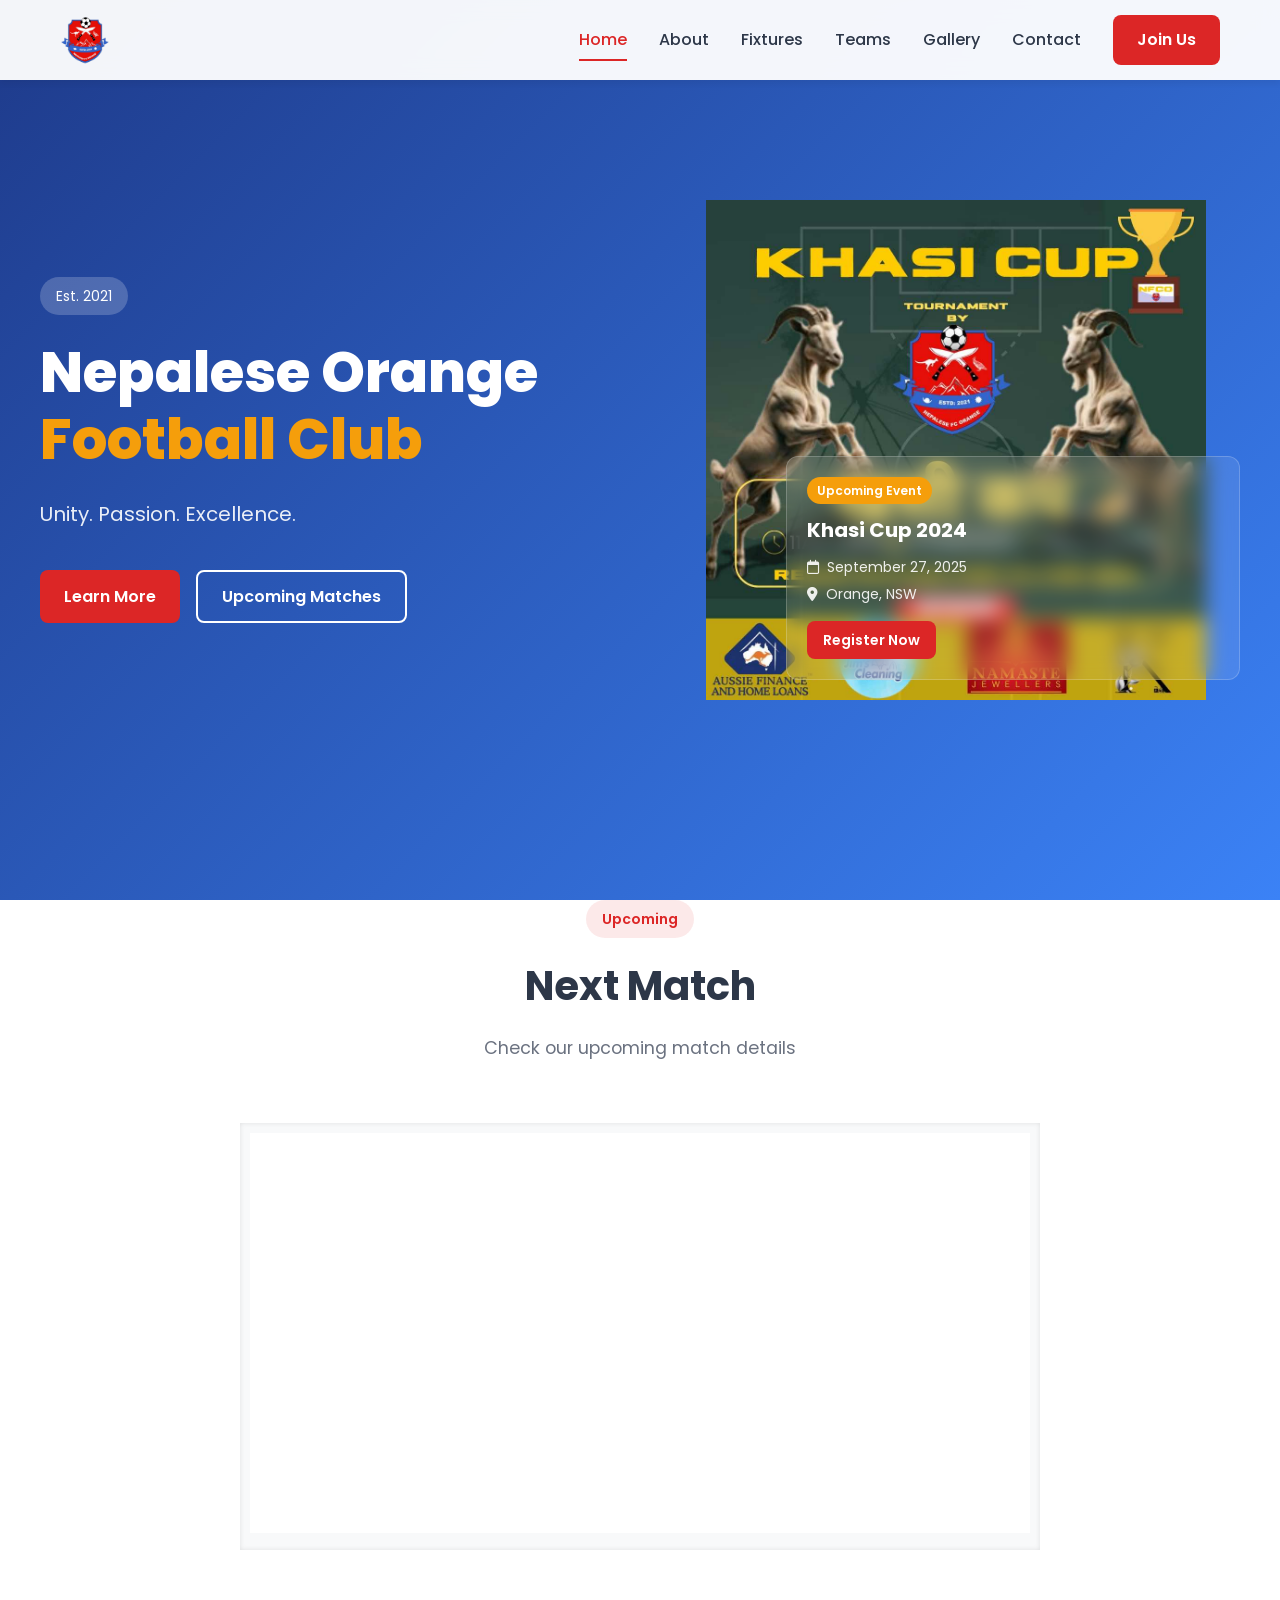
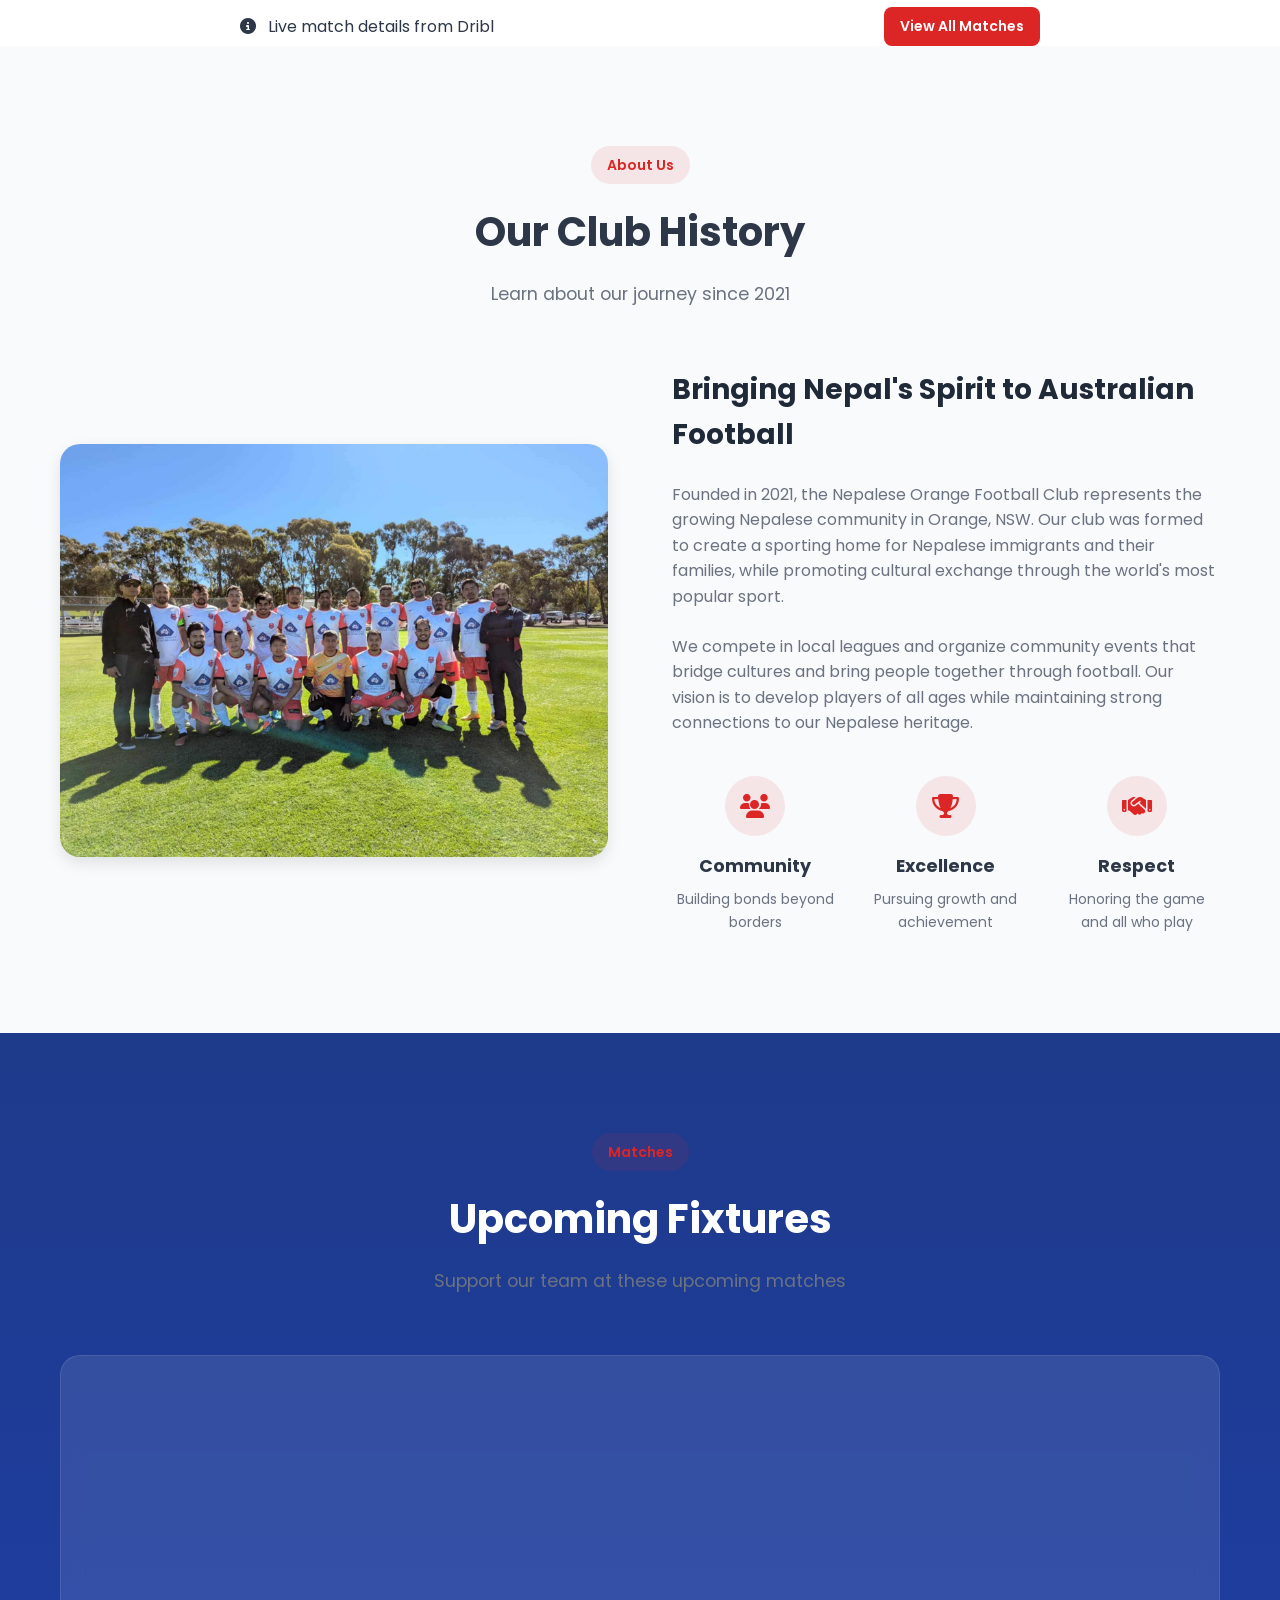
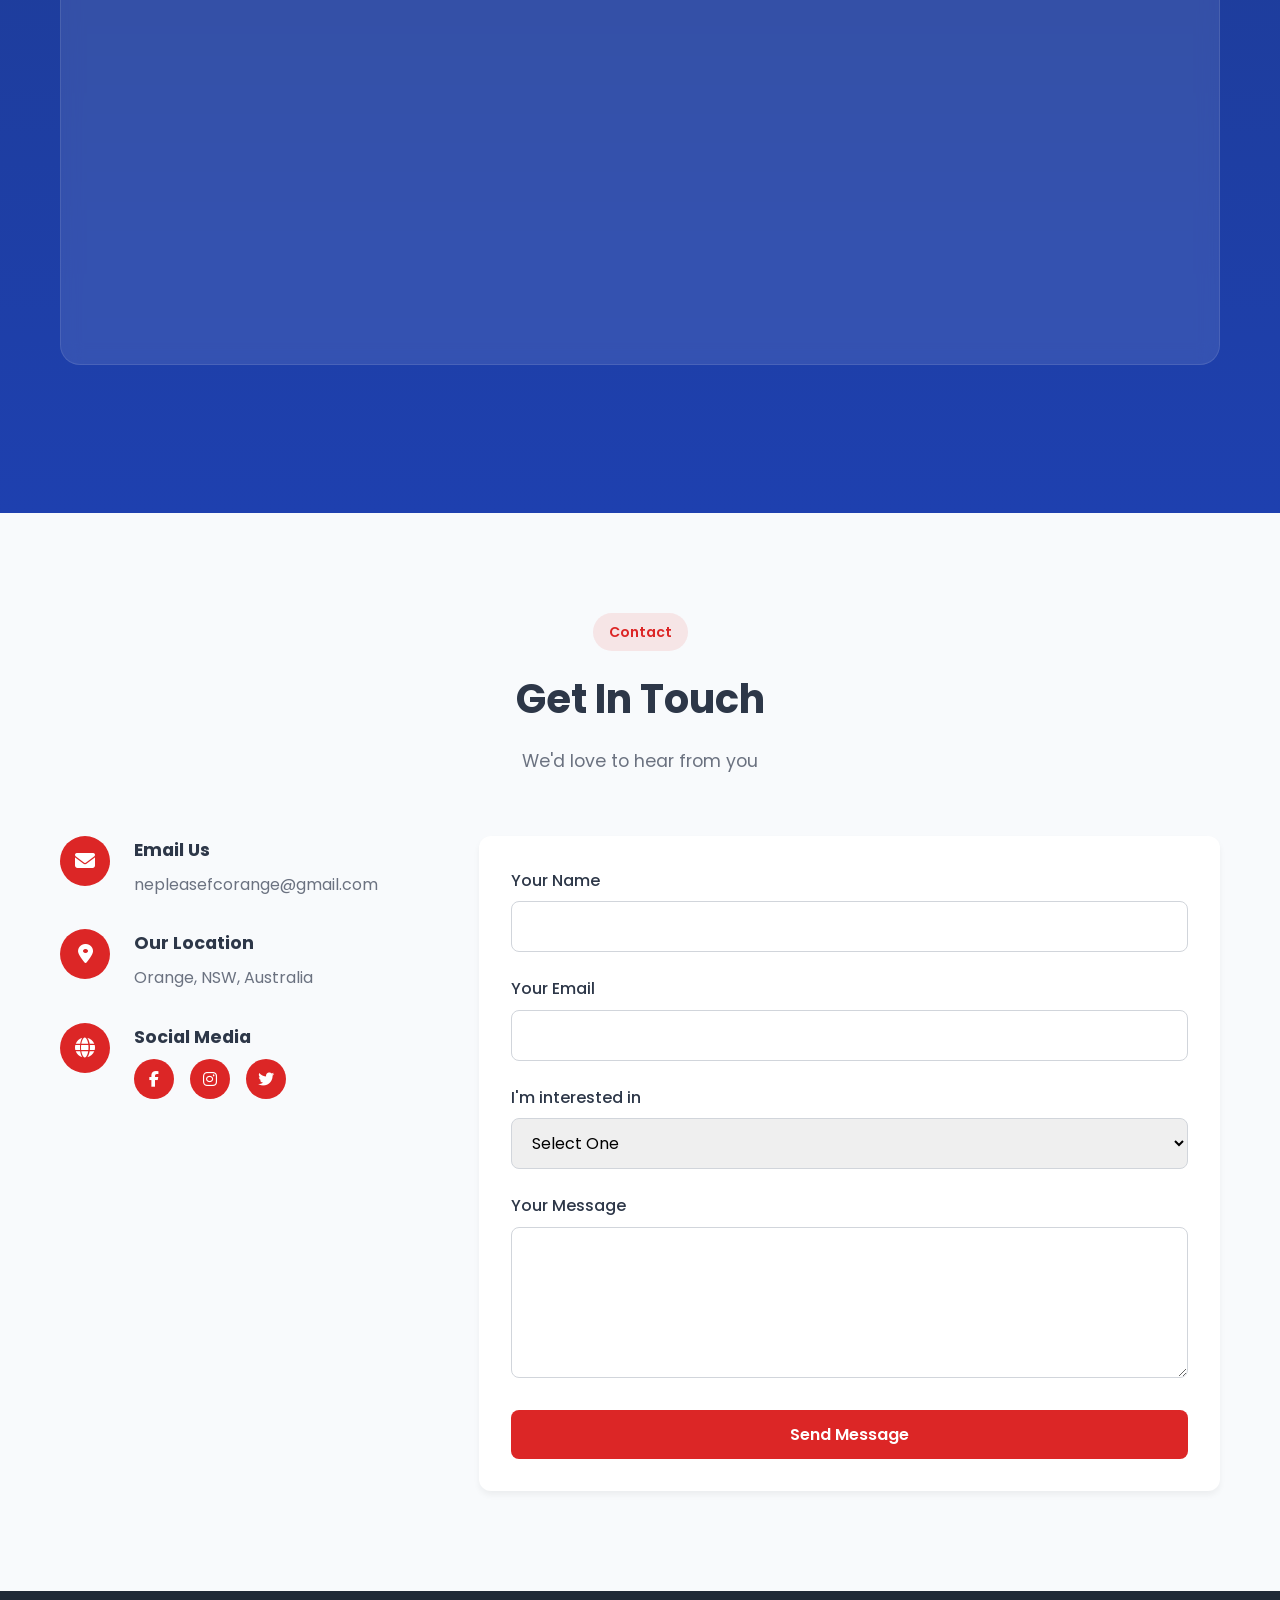
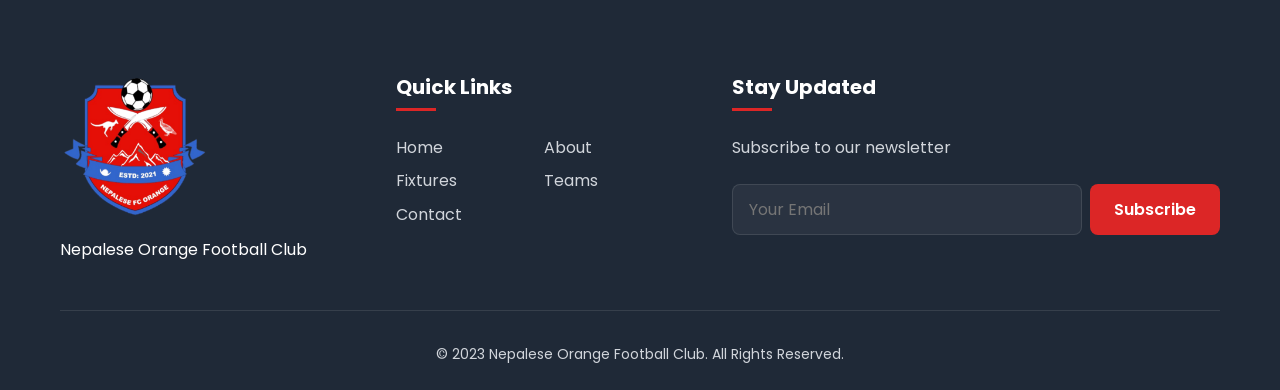
==== index.html @ f524b0b8 "Add mobile responsive design with hamburger menu" ====
<!DOCTYPE html>
<html lang="en">
<head>
    <meta charset="UTF-8">
    <meta name="viewport" content="width=device-width, initial-scale=1.0">
    <title>Nepaleseorangefc.com | Nepalese Orange Football Club</title>
    <meta name="description" content="Official website of Nepalese Orange Football Club - Orange, NSW">
    <meta http-equiv="Content-Security-Policy" content="upgrade-insecure-requests">
    <link rel="icon" href="https://nepaleseorangefc.com/Image/favicon-16x16.png">
    <link rel="canonical" href="https://nepaleseorangefc.com/">
    <link rel="stylesheet" href="style.css">
    <link rel="script" href="script.js">
    <link rel="stylesheet" href="https://cdnjs.cloudflare.com/ajax/libs/font-awesome/6.4.0/css/all.min.css">
    <link rel="preconnect" href="https://fonts.googleapis.com">
    <link rel="preconnect" href="https://fonts.gstatic.com" crossorigin>
    <link href="https://fonts.googleapis.com/css2?family=Poppins:wght@400;500;600;700;800&display=swap" rel="stylesheet">
</head>
<body>
    <!-- Header Section -->
    <header class="header">
        <nav class="navbar" id="navbar">
            <div class="container">
                <a href="https://nepaleseorangefc.com/" class="logo">
                    <img src="/Image/logo.png" alt="NOFC Logo">
                </a>
                <div class="nav-menu" id="nav-menu">
                    <a href="#home" class="nav-link active">Home</a>
                    <a href="#about" class="nav-link">About</a>
                    <a href="#fixtures" class="nav-link">Fixtures</a>
                    <a href="#teams" class="nav-link">Teams</a>
                    <a href="#gallery" class="nav-link">Gallery</a>
                    <a href="#contact" class="nav-link">Contact</a>
                    <a href="https://docs.google.com/forms/d/1jD2avZVLiqkymMFcssUaczMKp7VWl7m-t3Kpi1_usRs/edit" class="btn btn-primary">Join Us</a>
                </div>
                <div class="hamburger" id="hamburger">
                    <span class="bar"></span>
                    <span class="bar"></span>
                    <span class="bar"></span>
                </div>
            </div>
        </nav>
    </header>

    <!-- Hero Section -->
    <section id="home" class="hero">
        <div class="hero-overlay"></div>
        <div class="container hero-container">
            <div class="hero-content">
                <div data-animation="fade-in-left">
                    <span class="hero-badge">Est. 2021</span>
                    <h1 class="hero-title">Nepalese Orange <span>Football Club</span></h1>
                    <p class="hero-subtitle">Unity. Passion. Excellence.</p>
                    <div class="hero-cta">
                        <a href="#about" class="btn btn-primary">Learn More</a>
                        <a href="#fixtures" class="btn btn-outline">Upcoming Matches</a>
                    </div>
                </div>
            </div>
            <div class="hero-image" data-animation="fade-in-right">
                <img src="/Committe image/Khasicup.jpg" alt="NOFC Player">
                <div class="hero-card">
                    <div class="event-tag">Upcoming Event</div>
                    <h3>Khasi Cup 2024</h3>
                    <div class="event-details">
                        <div class="event-date">
                            <i class="far fa-calendar"></i>
                            <span>September 27, 2025</span>
                        </div>
                        <div class="event-location">
                            <i class="fas fa-map-marker-alt"></i>
                            <span>Orange, NSW</span>
                        </div>
                    </div>
                    <a href="https://docs.google.com/forms/d/1jD2avZVLiqkymMFcssUaczMKp7VWl7m-t3Kpi1_usRs/edit" class="btn btn-sm btn-primary" target="_blank">Register Now</a>
                </div>
            </div>
        </div>
        
    </section>

    <!-- Next Match Section (moved here) -->
<section id="next-match" class="next-match-section">
    <div class="container">
        <div class="section-header">
            <span class="section-badge">Upcoming</span>
            <h2 class="section-title">Next Match</h2>
            <p class="section-subtitle">Check our upcoming match details</p>
        </div>
        <div class="next-match-container" data-animation="fade-in-up">
                <div class="match-teams">
                    <div class="dribl-match-container">
                        <iframe 
                            src="https://odfa.dribl.com/fixtures?season=RwNlQbDKjr&date_range=default&competition=8BdVr09dE5&club=kemAbbRRNB&timezone=Australia%2FSydney"
                            width="100%" 
                            height="400" 
                            frameborder="0"
                            allowfullscreen="true"
                            class="fixtures-iframe-mini">
                        </iframe>
                    </div>
                </div>
                <div class="match-info">
                    <div class="venue">
                        <i class="fas fa-info-circle"></i>
                        <span>Live match details from Dribl</span>
                    </div>
                    <a href="https://odfa.dribl.com/club/kemAbbRRNB" class="btn btn-sm btn-primary" target="_blank">View All Matches</a>
                </div>
            </div>
        </div>
    </div>
</section>

    <!-- About Section -->
    <section id="about" class="about">
        <div class="container">
            <div class="section-header">
                <span class="section-badge">About Us</span>
                <h2 class="section-title">Our Club History</h2>
                <p class="section-subtitle">Learn about our journey since 2021</p>
            </div>
            <div class="about-content">
                <div class="about-image" data-animation="fade-in-left">
                    <img src="/Committe image/Players.jpg" alt="NOFC Team">
                </div>
                <div class="about-text" data-animation="fade-in-right">
                    <h3>Bringing Nepal's Spirit to Australian Football</h3>
                    <p>Founded in 2021, the Nepalese Orange Football Club represents the growing Nepalese community in Orange, NSW. Our club was formed to create a sporting home for Nepalese immigrants and their families, while promoting cultural exchange through the world's most popular sport.</p>
                    <p>We compete in local leagues and organize community events that bridge cultures and bring people together through football. Our vision is to develop players of all ages while maintaining strong connections to our Nepalese heritage.</p>
                    <div class="values-grid">
                        <div class="value-item">
                            <div class="value-icon"><i class="fas fa-users"></i></div>
                            <h4>Community</h4>
                            <p>Building bonds beyond borders</p>
                        </div>
                        <div class="value-item">
                            <div class="value-icon"><i class="fas fa-trophy"></i></div>
                            <h4>Excellence</h4>
                            <p>Pursuing growth and achievement</p>
                        </div>
                        <div class="value-item">
                            <div class="value-icon"><i class="fas fa-handshake"></i></div>
                            <h4>Respect</h4>
                            <p>Honoring the game and all who play</p>
                        </div>
                    </div>
                </div>
            </div>
        </div>
    </section>

    <!-- Fixtures Section -->
    <section id="fixtures" class="fixtures">
        <div class="fixtures-bg"></div>
        <div class="container">
            <div class="section-header light">
                <span class="section-badge">Matches</span>
                <h2 class="section-title">Upcoming Fixtures</h2>
                <p class="section-subtitle">Support our team at these upcoming matches</p>
            </div>
            <div class="fixtures-wrapper">
                <iframe 
                    src="https://odfa.dribl.com/fixtures?date_range=default&season=RwNlQbDKjr&club=kemAbbRRNB&timezone=Australia%2FSydney"
                    width="100%" 
                    height="600" 
                    frameborder="0"
                    allowfullscreen="true"
                    class="fixtures-iframe">
                </iframe>
            </div>
            
        </div>
    </section>

    <!-- Contact Section -->
    <section id="contact" class="contact">
        <div class="container">
            <div class="section-header">
                <span class="section-badge">Contact</span>
                <h2 class="section-title">Get In Touch</h2>
                <p class="section-subtitle">We'd love to hear from you</p>
            </div>
            <div class="contact-wrapper">
                <div class="contact-info" data-animation="fade-in-left">
                    <div class="contact-item">
                        <div class="contact-icon">
                            <i class="fas fa-envelope"></i>
                        </div>
                        <div class="contact-text">
                            <h4>Email Us</h4>
                            <p>nepleasefcorange@gmail.com</p>
                        </div>
                    </div>
                    <div class="contact-item">
                        <div class="contact-icon">
                            <i class="fas fa-map-marker-alt"></i>
                        </div>
                        <div class="contact-text">
                            <h4>Our Location</h4>
                            <p>Orange, NSW, Australia</p>
                        </div>
                    </div>
                    <div class="contact-item">
                        <div class="contact-icon">
                            <i class="fas fa-globe"></i>
                        </div>
                        <div class="contact-text">
                            <h4>Social Media</h4>
                            <div class="social-links">
                                <a href="https://www.facebook.com/profile.php?id=100069779285192"><i class="fab fa-facebook-f"></i></a>
                                <a href="https://www.instagram.com/reel/DMpllXoy_Tw/"><i class="fab fa-instagram"></i></a>
                                <a href="#"><i class="fab fa-twitter"></i></a>
                            </div>
                        </div>
                    </div>
                </div>
                <div class="contact-form" data-animation="fade-in-right">
                    <form id="contactForm">
                        <div class="form-group">
                            <label for="name">Your Name</label>
                            <input type="text" id="name" name="name" required>
                        </div>
                        <div class="form-group">
                            <label for="email">Your Email</label>
                            <input type="email" id="email" name="email" required>
                        </div>
                        <div class="form-group">
                            <label for="interest">I'm interested in</label>
                            <select id="interest" name="interest" required>
                                <option value="">Select One</option>
                                <option value="player">Joining as Player</option>
                                <option value="volunteer">Volunteering</option>
                                <option value="sponsorship">Sponsorship</option>
                                <option value="other">Other Inquiry</option>
                            </select>
                        </div>
                        <div class="form-group">
                            <label for="message">Your Message</label>
                            <textarea id="message" name="message" rows="5" required></textarea>
                        </div>
                        <button type="submit" class="btn btn-primary btn-block">Send Message</button>
                    </form>
                </div>
            </div>
        </div>
    </section>

    <!-- Footer -->
    <footer class="footer">
        <div class="container">
            <div class="footer-content">
                <div class="footer-logo">
                    <img src="Image/logo.png" alt="NOFC Logo">
                    <p>Nepalese Orange Football Club</p>
                </div>
                <div class="footer-links">
                    <h4>Quick Links</h4>
                    <ul>
                        <li><a href="#home">Home</a></li>
                        <li><a href="#about">About</a></li>
                        <li><a href="#fixtures">Fixtures</a></li>
                        <li><a href="#teams">Teams</a></li>
                        <li><a href="#contact">Contact</a></li>
                    </ul>
                </div>
                <div class="footer-newsletter">
                    <h4>Stay Updated</h4>
                    <p>Subscribe to our newsletter</p>
                    <form id="newsletterForm">
                        <input type="email" placeholder="Your Email" required>
                        <button type="submit" class="btn btn-primary">Subscribe</button>
                    </form>
                </div>
            </div>
            <div class="footer-bottom">
                <p>&copy; 2023 Nepalese Orange Football Club. All Rights Reserved.</p>
            </div>
        </div>
    </footer>

    <!-- Back to Top Button -->
    <a href="#" class="back-to-top" id="backToTop">
        <i class="fas fa-chevron-up"></i>
    </a>

    <!-- JavaScript -->
    <script src="script.js"></script>
</body>
</html>
---- style.css ----
/* Variables */
:root {
    /* Colors */
    --primary-color: #dc2626;
    --secondary-color: #1e40af;
    --accent-color: #f59e0b;
    --text-color: #2d3748;
    --text-light: #6b7280;
    --white: #ffffff;
    --black: #111827;
    --gray-100: #f3f4f6;
    --gray-200: #e5e7eb;
    --gray-300: #d1d5db;
    --gray-800: #1f2937;
    --bg-light: #f8fafc;
    
    /* Typography */
    --font-primary: 'Poppins', sans-serif;
    
    /* Shadows */
    --shadow-sm: 0 4px 6px rgba(0, 0, 0, 0.05);
    --shadow-md: 0 6px 15px rgba(0, 0, 0, 0.1);
    --shadow-lg: 0 10px 25px rgba(0, 0, 0, 0.15);
    
    /* Transitions */
    --transition-fast: 0.2s ease;
    --transition-normal: 0.3s ease;
    --transition-slow: 0.5s ease;
    
    /* Layout */
    --header-height: 80px;
    --section-padding: 100px 0;
    --container-width: 1200px;
    --border-radius-sm: 8px;
    --border-radius-md: 12px;
    --border-radius-lg: 20px;
}

/* Reset & Base Styles */
*, *::before, *::after {
    margin: 0;
    padding: 0;
    box-sizing: border-box;
}

html {
    scroll-behavior: smooth;
    scroll-padding-top: var(--header-height);
    font-size: 16px;
    -webkit-font-smoothing: antialiased;
    -moz-osx-font-smoothing: grayscale;
}

body {
    font-family: var(--font-primary);
    color: var(--text-color);
    line-height: 1.6;
    overflow-x: hidden;
    background-color: var(--white);
}

img {
    max-width: 100%;
    height: auto;
    display: block;
}

a {
    text-decoration: none;
    color: inherit;
    transition: var(--transition-normal);
}

ul, ol {
    list-style: none;
}

button, input, textarea, select {
    font-family: inherit;
    font-size: inherit;
    border: none;
    outline: none;
}

/* Layout */
.container {
    width: 100%;
    max-width: var(--container-width);
    margin: 0 auto;
    padding: 0 20px;
}

section {
    padding: var(--section-padding);
}

/* Navbar */
.header {
    position: fixed;
    top: 0;
    left: 0;
    width: 100%;
    z-index: 1000;
    transition: var(--transition-normal);
}

.navbar {
    height: var(--header-height);
    display: flex;
    align-items: center;
    background: rgba(255, 255, 255, 0.95);
    backdrop-filter: blur(10px);
    box-shadow: var(--shadow-sm);
    transition: var(--transition-normal);
}

.navbar .container {
    display: flex;
    justify-content: space-between;
    align-items: center;
    height: 100%;
}

.logo {
    display: flex;
    align-items: center;
    height: 100%;
    padding: 10px 0;
}

.logo img {
    height: 50px;
    transition: var(--transition-normal);
}

.nav-menu {
    display: flex;
    align-items: center;
    gap: 2rem;
}

.nav-link {
    position: relative;
    color: var(--text-color);
    font-weight: 500;
    padding: 8px 0;
}

.nav-link::after {
    content: '';
    position: absolute;
    bottom: 0;
    left: 50%;
    width: 0;
    height: 2px;
    background-color: var(--primary-color);
    transition: var(--transition-normal);
    transform: translateX(-50%);
}

.nav-link:hover, .nav-link.active {
    color: var(--primary-color);
}

.nav-link:hover::after, .nav-link.active::after {
    width: 100%;
}

.hamburger {
    display: none;
    cursor: pointer;
}

.bar {
    display: block;
    width: 25px;
    height: 3px;
    margin: 5px auto;
    transition: all 0.3s ease-in-out;
    background-color: var(--dark);
}

/* Buttons */
.btn {
    display: inline-flex;
    align-items: center;
    justify-content: center;
    padding: 12px 24px;
    border-radius: var(--border-radius-sm);
    font-weight: 600;
    transition: var(--transition-normal);
    cursor: pointer;
}

.btn-sm {
    padding: 8px 16px;
    font-size: 0.875rem;
}

.btn-primary {
    background-color: var(--primary-color);
    color: var(--white);
}

.btn-primary:hover {
    background-color: #b91c1c;
    transform: translateY(-3px);
    box-shadow: 0 10px 15px rgba(220, 38, 38, 0.2);
}

.btn-outline {
    border: 2px solid var(--white);
    color: var(--white);
}

.btn-outline:hover {
    background-color: var(--white);
    color: var(--primary-color);
    transform: translateY(-3px);
}

.btn-block {
    display: block;
    width: 100%;
}

/* Hero Section */
.hero {
    position: relative;
    min-height: 100vh;
    background: linear-gradient(135deg, #1e3a8a 0%, #3b82f6 100%);
    color: var(--white);
    display: flex;
    flex-direction: column;
    justify-content: center;
    overflow: hidden;
}

.hero-overlay {
    position: absolute;
    top: 0;
    left: 0;
    width: 100%;
    height: 100%;
    background: url('../assets/images/pattern.png');
    opacity: 0.2;
    z-index: 1;
}

.hero-container {
    display: grid;
    grid-template-columns: 1fr 1fr;
    gap: 4rem;
    align-items: center;
    position: relative;
    z-index: 2;
    padding: 3rem 0;
}

.hero-content {
    animation: fadeInUp 1s ease;
}

.hero-badge {
    display: inline-block;
    background-color: rgba(255, 255, 255, 0.2);
    padding: 8px 16px;
    border-radius: 50px;
    font-size: 0.875rem;
    margin-bottom: 1.5rem;
}

.hero-title {
    font-size: 3.5rem;
    font-weight: 800;
    line-height: 1.2;
    margin-bottom: 1.5rem;
}

.hero-title span {
    color: var(--accent-color);
    display: block;
}

.hero-subtitle {
    font-size: 1.25rem;
    margin-bottom: 2.5rem;
    opacity: 0.9;
}

.hero-cta {
    display: flex;
    gap: 1rem;
}

.hero-image {
    position: relative;
    display: flex;
    justify-content: center;
    animation: fadeInRight 1s ease;
}

.hero-image img {
    max-height: 500px;
    object-fit: contain;
}

.hero-card {
    position: absolute;
    bottom: 20px;
    right: 0;
    background: rgba(255, 255, 255, 0.1);
    backdrop-filter: blur(10px);
    padding: 20px;
    border-radius: var(--border-radius-md);
    width: 80%;
    border: 1px solid rgba(255, 255, 255, 0.2);
    animation: fadeInUp 1.5s ease;
}

.event-tag {
    display: inline-block;
    background-color: var(--accent-color);
    color: var(--white);
    padding: 4px 10px;
    border-radius: 50px;
    font-size: 0.75rem;
    font-weight: 600;
    margin-bottom: 10px;
}

.hero-card h3 {
    font-size: 1.25rem;
    margin-bottom: 10px;
}

.event-details {
    margin-bottom: 15px;
}

.event-date, .event-location {
    display: flex;
    align-items: center;
    gap: 8px;
    margin-bottom: 5px;
    font-size: 0.875rem;
    opacity: 0.9;
}

/* Hero Stats */
.hero-stats {
    background: rgba(0, 0, 0, 0.5);
    padding: 2rem 0;
    position: relative;
    z-index: 2;
}

.stats-grid {
    display: grid;
    grid-template-columns: repeat(4, 1fr);
    gap: 2rem;
    text-align: center;
}

.stat-item {
    animation: fadeInUp 1.5s ease;
}

.stat-count {
    font-size: 3rem;
    font-weight: 700;
    color: var(--accent-color);
    margin-bottom: 0.5rem;
}

.stat-label {
    font-size: 1rem;
    text-transform: uppercase;
    letter-spacing: 1px;
}

/* Section Headers */
.section-header {
    text-align: center;
    max-width: 700px;
    margin: 0 auto 60px;
}

.section-header.light {
    color: var(--white);
}

.section-badge {
    display: inline-block;
    background-color: rgba(220, 38, 38, 0.1);
    color: var(--primary-color);
    padding: 8px 16px;
    border-radius: 50px;
    font-size: 0.875rem;
    font-weight: 600;
    margin-bottom: 1rem;
}

.section-title {
    font-size: 2.5rem;
    font-weight: 700;
    margin-bottom: 1rem;
    position: relative;
}

.section-subtitle {
    color: var(--text-light);
    font-size: 1.1rem;
}

/* About Section */
.about {
    background-color: var(--bg-light);
}

.about-content {
    display: grid;
    grid-template-columns: 1fr 1fr;
    gap: 4rem;
    align-items: center;
}

.about-image {
    border-radius: var(--border-radius-lg);
    overflow: hidden;
    box-shadow: var(--shadow-md);
}

.about-image img {
    width: 100%;
    height: auto;
    transition: var(--transition-slow);
}

.about-image:hover img {
    transform: scale(1.05);
}

.about-text h3 {
    font-size: 1.75rem;
    margin-bottom: 1.5rem;
    color: var(--gray-800);
}

.about-text p {
    margin-bottom: 1.5rem;
    color: var(--text-light);
}

.values-grid {
    display: grid;
    grid-template-columns: repeat(3, 1fr);
    gap: 1.5rem;
    margin-top: 2.5rem;
}

.value-item {
    text-align: center;
}

.value-icon {
    background-color: rgba(220, 38, 38, 0.1);
    width: 60px;
    height: 60px;
    display: flex;
    align-items: center;
    justify-content: center;
    border-radius: 50%;
    margin: 0 auto 1rem;
    color: var(--primary-color);
    font-size: 1.5rem;
}

.value-item h4 {
    font-size: 1.1rem;
    margin-bottom: 0.5rem;
}

.value-item p {
    font-size: 0.875rem;
    margin-bottom: 0;
}

/* Fixtures Section */
.fixtures {
    position: relative;
    background: linear-gradient(180deg, #1e3a8a 0%, #1e40af 100%);
    color: var(--white);
    overflow: hidden;
}

.fixtures-bg {
    position: absolute;
    top: 0;
    left: 0;
    width: 100%;
    height: 100%;
    background: url('../assets/images/stadium-bg.jpg') no-repeat center/cover;
    opacity: 0.2;
}

.fixtures-wrapper {
    position: relative;
    background: rgba(255, 255, 255, 0.1);
    backdrop-filter: blur(10px);
    border-radius: var(--border-radius-lg);
    overflow: hidden;
    border: 1px solid rgba(255, 255, 255, 0.1);
    margin-bottom: 3rem;
}

.fixtures-iframe {
    width: 100%;
    min-height: 500px;
    background: transparent;
}

.next-match {
    background: rgba(255, 255, 255, 0.1);
    backdrop-filter: blur(10px);
    border-radius: var(--border-radius-lg);
    padding: 2rem;
    border: 1px solid rgba(255, 255, 255, 0.1);
    max-width: 800px;
    margin: 0 auto;
}

.match-header {
    text-align: center;
    margin-bottom: 1.5rem;
}

.match-header h3 {
    font-size: 1.5rem;
    margin-bottom: 0.5rem;
}

.match-date {
    font-size: 0.875rem;
    opacity: 0.8;
}

.match-teams {
    display: flex;
    align-items: center;
    justify-content: space-between;
    margin-bottom: 2rem;
}

.team {
    display: flex;
    flex-direction: column;
    align-items: center;
    gap: 1rem;
}

.team-logo {
    width: 80px;
    height: 80px;
    background: rgba(255, 255, 255, 0.1);
    border-radius: 50%;
    display: flex;
    align-items: center;
    justify-content: center;
    padding: 10px;
}

.team-logo img {
    max-width: 100%;
    max-height: 100%;
}

.match-vs {
    font-size: 1.5rem;
    font-weight: 700;
}

.match-info {
    display: flex;
    align-items: center;
    justify-content: space-between;
    padding-top: 1.5rem;
    border-top: 1px solid rgba(255, 255, 255, 0.1);
}

.venue {
    display: flex;
    align-items: center;
    gap: 0.75rem;
}

/* Teams Section */
.teams {
    background-color: var(--white);
}

.team-grid {
    display: grid;
    grid-template-columns: repeat(auto-fill, minmax(250px, 1fr));
    gap: 2rem;
    margin-bottom: 4rem;
}

.team-member {
    background: var(--white);
    border-radius: var(--border-radius-md);
    overflow: hidden;
    box-shadow: var(--shadow-sm);
    transition: var(--transition-normal);
}

.team-member:hover {
    transform: translateY(-10px);
    box-shadow: var(--shadow-md);
}

.member-photo {
    width: 100%;
    height: 300px;
    overflow: hidden;
}

.member-photo img {
    width: 100%;
    height: 100%;
    object-fit: cover;
    transition: var(--transition-normal);
}

.team-member:hover .member-photo img {
    transform: scale(1.05);
}

.member-info {
    padding: 1.5rem;
    text-align: center;
}

.member-info h4 {
    font-size: 1.25rem;
    margin-bottom: 0.5rem;
}

.member-role {
    color: var(--primary-color);
    display: block;
    font-size: 0.875rem;
    margin-bottom: 1rem;
}

.member-bio {
    font-size: 0.875rem;
    color: var(--text-light);
}

.team-cta {
    text-align: center;
    background: linear-gradient(135deg, #f8fafc 0%, #e5e7eb 100%);
    padding: 3rem 2rem;
    border-radius: var(--border-radius-lg);
}

.team-cta h3 {
    font-size: 1.75rem;
    margin-bottom: 1rem;
}

.team-cta p {
    color: var(--text-light);
    margin-bottom: 1.5rem;
    max-width: 500px;
    margin-left: auto;
    margin-right: auto;
}

/* Gallery Section */
.gallery {
    background-color: var(--bg-light);
}

.gallery-filter {
    display: flex;
    justify-content: center;
    gap: 1rem;
    margin-bottom: 2rem;
    flex-wrap: wrap;
}

.filter-btn {
    padding: 8px 16px;
    border-radius: 50px;
    background: var(--white);
    color: var(--text-color);
    font-size: 0.875rem;
    cursor: pointer;
    transition: var(--transition-normal);
}

.filter-btn.active, .filter-btn:hover {
    background: var(--primary-color);
    color: var(--white);
}

.gallery-grid {
    display: grid;
    grid-template-columns: repeat(auto-fill, minmax(250px, 1fr));
    gap: 1rem;
}

.gallery-item {
    border-radius: var(--border-radius-md);
    overflow: hidden;
    cursor: pointer;
    height: 200px;
}

.gallery-item img {
    width: 100%;
    height: 100%;
    object-fit: cover;
    transition: var(--transition-normal);
}

.gallery-item:hover img {
    transform: scale(1.05);
}

.gallery-cta {
    text-align: center;
    margin-top: 3rem;
}

/* News Section */
.news {
    background-color: var(--white);
}

.news-grid {
    display: grid;
    grid-template-columns: repeat(auto-fill, minmax(300px, 1fr));
    gap: 2rem;
    margin-bottom: 4rem;
}

.news-card {
    background: var(--white);
    border-radius: var(--border-radius-md);
    overflow: hidden;
    box-shadow: var(--shadow-sm);
    transition: var(--transition-normal);
}

.news-card:hover {
    transform: translateY(-10px);
    box-shadow: var(--shadow-md);
}

.news-image {
    position: relative;
    width: 100%;
    height: 200px;
    overflow: hidden;
}

.news-image img {
    width: 100%;
    height: 100%;
    object-fit: cover;
    transition: var(--transition-normal);
}

.news-card:hover .news-image img {
    transform: scale(1.05);
}

.news-date {
    position: absolute;
    bottom: 0;
    right: 0;
    background: var(--primary-color);
    color: var(--white);
    padding: 0.5rem;
    display: flex;
    flex-direction: column;
    align-items: center;
    min-width: 60px;
    border-top-left-radius: var(--border-radius-sm);
}

.news-date .day {
    font-size: 1.25rem;
    font-weight: 700;
    line-height: 1;
}

.news-date .month {
    font-size: 0.75rem;
}

.news-content {
    padding: 1.5rem;
}

.news-content h3 {
    font-size: 1.25rem;
    margin-bottom: 0.75rem;
}

.news-content p {
    font-size: 0.875rem;
    color: var(--text-light);
    margin-bottom: 1.5rem;
}

.news-link {
    color: var(--primary-color);
    font-weight: 600;
    font-size: 0.875rem;
    display: flex;
    align-items: center;
    gap: 0.5rem;
}

.news-link:hover {
    color: #b91c1c;
    gap: 0.75rem;
}

.news-social {
    background: linear-gradient(135deg, #f8fafc 0%, #e5e7eb 100%);
    padding: 3rem 2rem;
    border-radius: var(--border-radius-lg);
    text-align: center;
}

.news-social h3 {
    font-size: 1.75rem;
    margin-bottom: 2rem;
}

.social-feed {
    max-width: 700px;
    margin: 0 auto;
}

/* Contact Section */
.contact {
    background-color: var(--bg-light);
}

.contact-wrapper {
    display: grid;
    grid-template-columns: 1fr 2fr;
    gap: 3rem;
}

.contact-item {
    display: flex;
    gap: 1.5rem;
    margin-bottom: 2rem;
}

.contact-icon {
    width: 50px;
    height: 50px;
    min-width: 50px;
    background: var(--primary-color);
    color: var(--white);
    border-radius: 50%;
    display: flex;
    align-items: center;
    justify-content: center;
    font-size: 1.25rem;
}

.contact-text h4 {
    font-size: 1.1rem;
    margin-bottom: 0.5rem;
}

.contact-text p {
    color: var(--text-light);
}

.social-links {
    display: flex;
    gap: 1rem;
}

.social-links a {
    width: 40px;
    height: 40px;
    background: var(--primary-color);
    color: var(--white);
    border-radius: 50%;
    display: flex;
    align-items: center;
    justify-content: center;
    transition: var(--transition-normal);
}

.social-links a:hover {
    transform: translateY(-3px);
    background: #b91c1c;
}

.contact-form {
    background: var(--white);
    padding: 2rem;
    border-radius: var(--border-radius-md);
    box-shadow: var(--shadow-sm);
}

.form-group {
    margin-bottom: 1.5rem;
}

.form-group label {
    display: block;
    margin-bottom: 0.5rem;
    font-weight: 500;
}

.form-group input,
.form-group select,
.form-group textarea {
    width: 100%;
    padding: 0.75rem 1rem;
    border: 1px solid var(--gray-300);
    border-radius: var(--border-radius-sm);
    transition: var(--transition-fast);
}

.form-group input:focus,
.form-group select:focus,
.form-group textarea:focus {
    border-color: var(--primary-color);
    box-shadow: 0 0 0 2px rgba(220, 38, 38, 0.2);
}

/* Footer */
.footer {
    background: var(--gray-800);
    color: var(--white);
    padding: 5rem 0 1.5rem;
}

.footer-content {
    display: grid;
    grid-template-columns: repeat(3, 1fr);
    gap: 3rem;
    margin-bottom: 3rem;
}

.footer-logo {
    display: flex;
    flex-direction: column;
    align-items: flex-start;
}

.footer-logo img {
    max-width: 150px;
    margin-bottom: 1rem;
}

.footer-links h4,
.footer-newsletter h4 {
    font-size: 1.25rem;
    margin-bottom: 1.5rem;
    position: relative;
    padding-bottom: 0.5rem;
}

.footer-links h4::after,
.footer-newsletter h4::after {
    content: '';
    position: absolute;
    bottom: 0;
    left: 0;
    width: 40px;
    height: 3px;
    background: var(--primary-color);
}

.footer-links ul {
    display: grid;
    grid-template-columns: 1fr 1fr;
    gap: 0.5rem;
}

.footer-links a {
    color: var(--gray-300);
}

.footer-links a:hover {
    color: var(--white);
    transform: translateX(3px);
}

.footer-newsletter p {
    color: var(--gray-300);
    margin-bottom: 1.5rem;
}

.footer-newsletter form {
    display: flex;
    gap: 0.5rem;
}

.footer-newsletter input {
    flex: 1;
    padding: 0.75rem 1rem;
    border: 1px solid rgba(255, 255, 255, 0.1);
    background: rgba(255, 255, 255, 0.05);
    color: var(--white);
    border-radius: var(--border-radius-sm);
}

.footer-bottom {
    text-align: center;
    padding-top: 2rem;
    border-top: 1px solid rgba(255, 255, 255, 0.1);
    font-size: 0.875rem;
    color: var(--gray-300);
}

/* Back to Top */
.back-to-top {
    position: fixed;
    bottom: 30px;
    right: 30px;
    width: 50px;
    height: 50px;
    background: var(--primary-color);
    color: var(--white);
    border-radius: 50%;
    display: flex;
    align-items: center;
    justify-content: center;
    font-size: 1.25rem;
    cursor: pointer;
    opacity: 0;
    visibility: hidden;
    transition: var(--transition-normal);
    z-index: 999;
}

.back-to-top.active {
    opacity: 1;
    visibility: visible;
}

.back-to-top:hover {
    background: #b91c1c;
    transform: translateY(-3px);
}

/* Animations */
@keyframes fadeInUp {
    from {
        opacity: 0;
        transform: translateY(30px);
    }
    to {
        opacity: 1;
        transform: translateY(0);
    }
}

@keyframes fadeInLeft {
    from {
        opacity: 0;
        transform: translateX(-30px);
    }
    to {
        opacity: 1;
        transform: translateX(0);
    }
}

@keyframes fadeInRight {
    from {
        opacity: 0;
        transform: translateX(30px);
    }
    to {
        opacity: 1;
        transform: translateX(0);
    }
}

/* Responsive Styles */
@media screen and (max-width: 1024px) {
    :root {
        --section-padding: 80px 0;
    }
    
    .hero-title {
        font-size: 3rem;
    }
    
    .section-title {
        font-size: 2.25rem;
    }
    
    .stats-grid {
        grid-template-columns: repeat(2, 1fr);
    }
    
    .contact-wrapper {
        grid-template-columns: 1fr;
    }
}

@media screen and (max-width: 768px) {
    :root {
        --header-height: 70px;
        --section-padding: 60px 0;
    }
    
    .hamburger {
        display: block;
    }
    
    .hamburger.active .bar:nth-child(2) {
        opacity: 0;
    }
    
    .hamburger.active .bar:nth-child(1) {
        transform: translateY(8px) rotate(45deg);
    }
    
    .hamburger.active .bar:nth-child(3) {
        transform: translateY(-8px) rotate(-45deg);
    }
    
    .nav-menu {
        position: fixed;
        left: -100%;
        top: var(--header-height);
        flex-direction: column;
        background-color: var(--white);
        width: 100%;
        box-shadow: var(--shadow-md);
        transition: 0.3s;
        padding: 2rem 0;
        z-index: 999;
    }
    
    .nav-menu.active {
        left: 0;
    }
    
    /* Make the Join Us button full width on mobile */
    .nav-menu .btn {
        width: 100%;
        margin-top: 1rem;
    }
    
    /* Fix navigation overlay */
    body.menu-open {
        overflow: hidden;
    }
    
    .hero-container {
        grid-template-columns: 1fr;
        text-align: center;
    }
    
    .hero-cta {
        justify-content: center;
    }
    
    .hero-image {
        grid-row: 1;
        margin-bottom: 2rem;
    }
    
    .hero-card {
        position: static;
        width: 100%;
        max-width: 350px;
        margin: 2rem auto 0;
    }
    
    .about-content {
        grid-template-columns: 1fr;
    }
    
    .values-grid {
        grid-template-columns: 1fr;
    }
    
    .footer-content {
        grid-template-columns: 1fr;
    }
}

@media screen and (max-width: 480px) {
    .hero-title {
        font-size: 2.25rem;
    }
    
    .section-title {
        font-size: 1.75rem;
    }
    
    .stats-grid {
        grid-template-columns: 1fr;
    }
    
    .match-teams {
        flex-direction: column;
        gap: 1.5rem;
    }
    
    .match-vs {
        margin: 1rem 0;
    }
    
    .match-info {
        flex-direction: column;
        gap: 1.5rem;
    }
    
    .gallery-filter {
        flex-direction: column;
        align-items: center;
    }
    
    .footer-newsletter form {
        flex-direction: column;
    }
    
    .news-grid {
        grid-template-columns: 1fr;
    }
}

.dribl-match-container {
    width: 100%;
    overflow: hidden;
    border-radius: var(--radius-md);
    background: #f8f9fa;
    padding: 10px;
    box-shadow: inset 0 0 5px rgba(0,0,0,0.1);
}

.fixtures-iframe-mini {
    border-radius: var(--radius-sm);
    background-color: var(--white);
    box-shadow: none;
    overflow: hidden;
}

@media (max-width: 700px) {
    .fixtures-iframe-mini {
        height: 250px;
    }
}

/* Next Match Section (standalone) */
.next-match-section {
    background-color: var(--white);
    padding: var(--space-lg) 0;
    position: relative;
    z-index: 1;
}

.next-match-container {
    max-width: 800px;
    margin: 0 auto;
}

/* Mobile Navigation */
@media (max-width: 768px) {
    .hamburger {
        display: block;
    }
    
    .hamburger.active .bar:nth-child(2) {
        opacity: 0;
    }
    
    .hamburger.active .bar:nth-child(1) {
        transform: translateY(8px) rotate(45deg);
    }
    
    .hamburger.active .bar:nth-child(3) {
        transform: translateY(-8px) rotate(-45deg);
    }
    
    .nav-menu {
        position: fixed;
        left: -100%;
        top: var(--header-height);
        flex-direction: column;
        background-color: var(--white);
        width: 100%;
        box-shadow: var(--shadow-md);
        transition: 0.3s;
        padding: 2rem 0;
        z-index: 999;
    }
    
    .nav-menu.active {
        left: 0;
    }
}

/* Mobile Layout Adjustments */
@media (max-width: 992px) {
    html {
        font-size: 14px;
    }
    
    .hero-container,
    .about-content,
    .contact-wrapper {
        grid-template-columns: 1fr;
        gap: 2rem;
    }
    
    .hero-image {
        order: -1;
    }
    
    .hero-title {
        font-size: 2.5rem;
    }
    
    .stats-grid {
        grid-template-columns: repeat(2, 1fr);
    }
    
    .values-grid {
        grid-template-columns: 1fr;
    }
    
    .footer-content {
        grid-template-columns: 1fr;
    }
}

/* Small Mobile Devices */
@media (max-width: 576px) {
    section {
        padding: 60px 0;
    }
    
    .hero-cta {
        flex-direction: column;
    }
    
    .hero-stats {
        padding: 1.5rem 0;
    }
    
    .stats-grid {
        grid-template-columns: 1fr;
        gap: 1.5rem;
    }
    
    .team-grid,
    .gallery-grid,
    .news-grid {
        grid-template-columns: 1fr;
    }
    
    .match-teams {
        flex-direction: column;
        gap: 2rem;
    }
    
    .match-vs {
        margin: 1rem 0;
    }
}
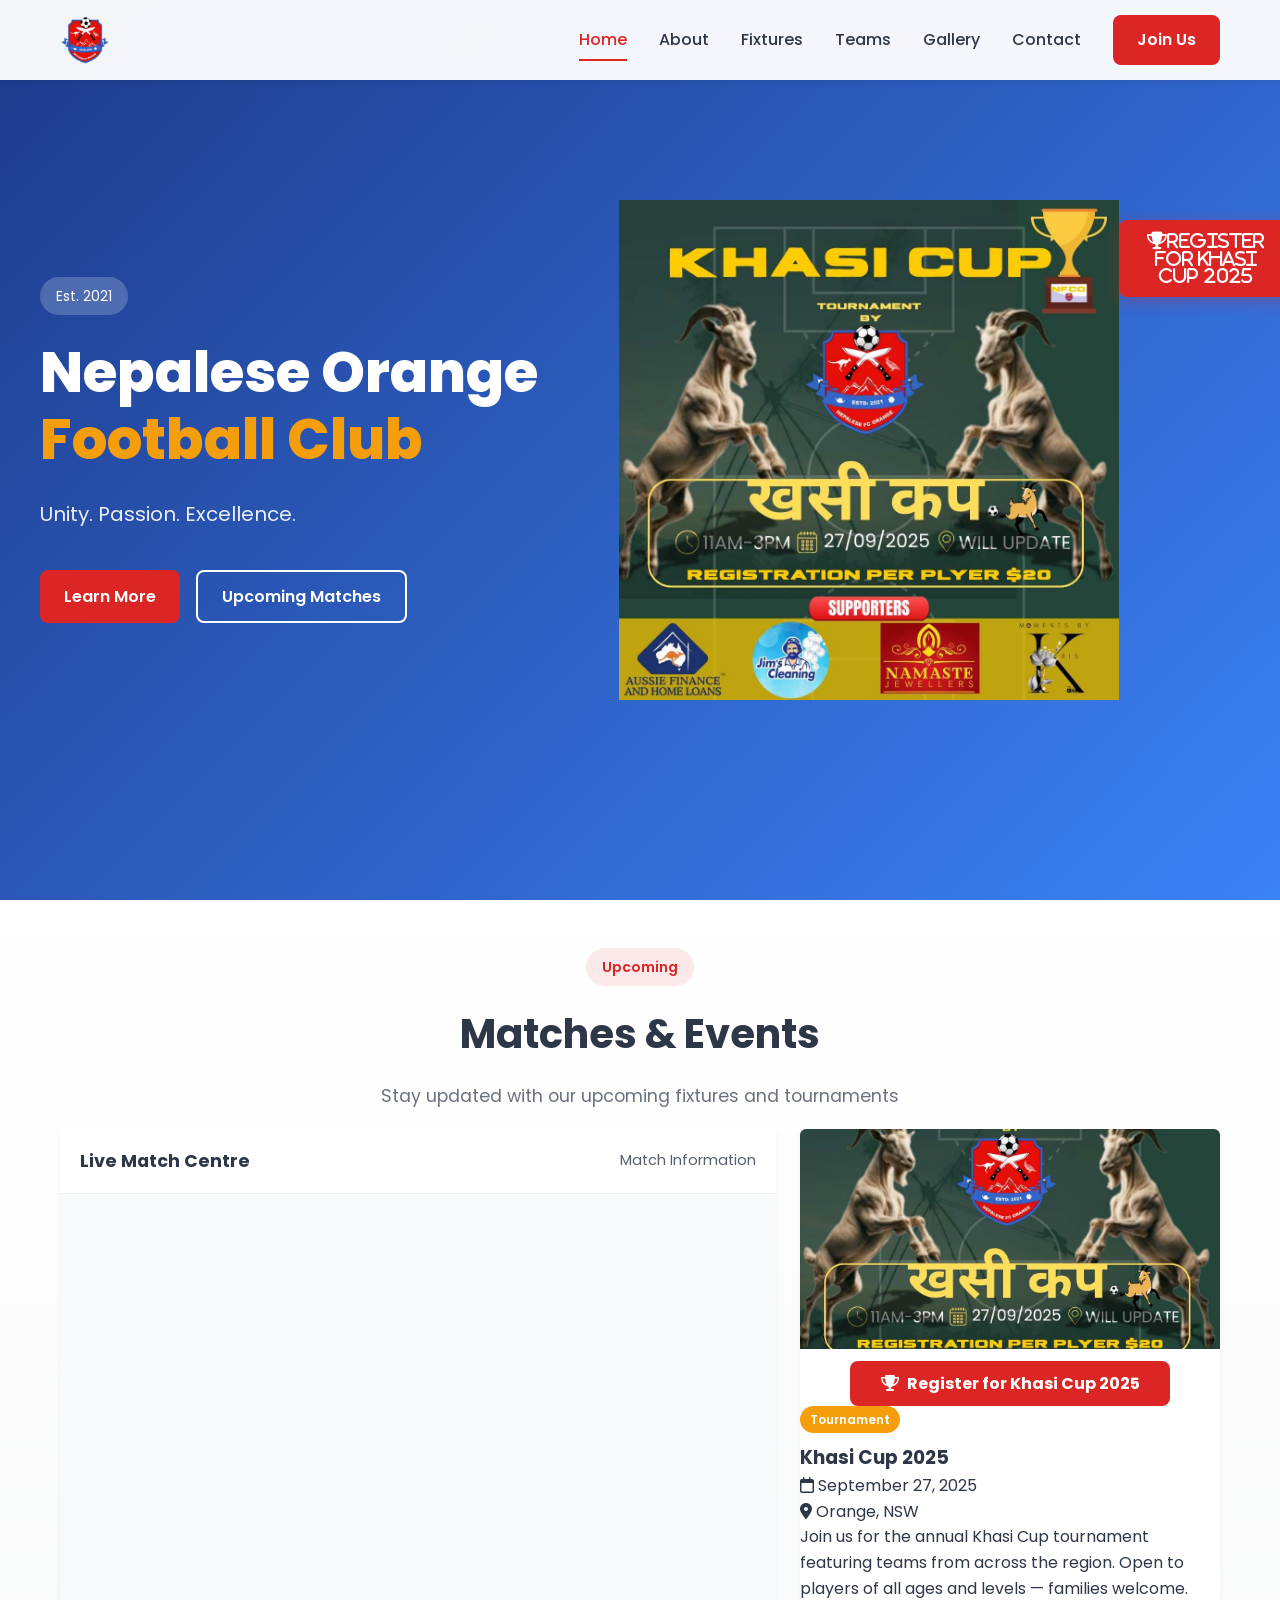
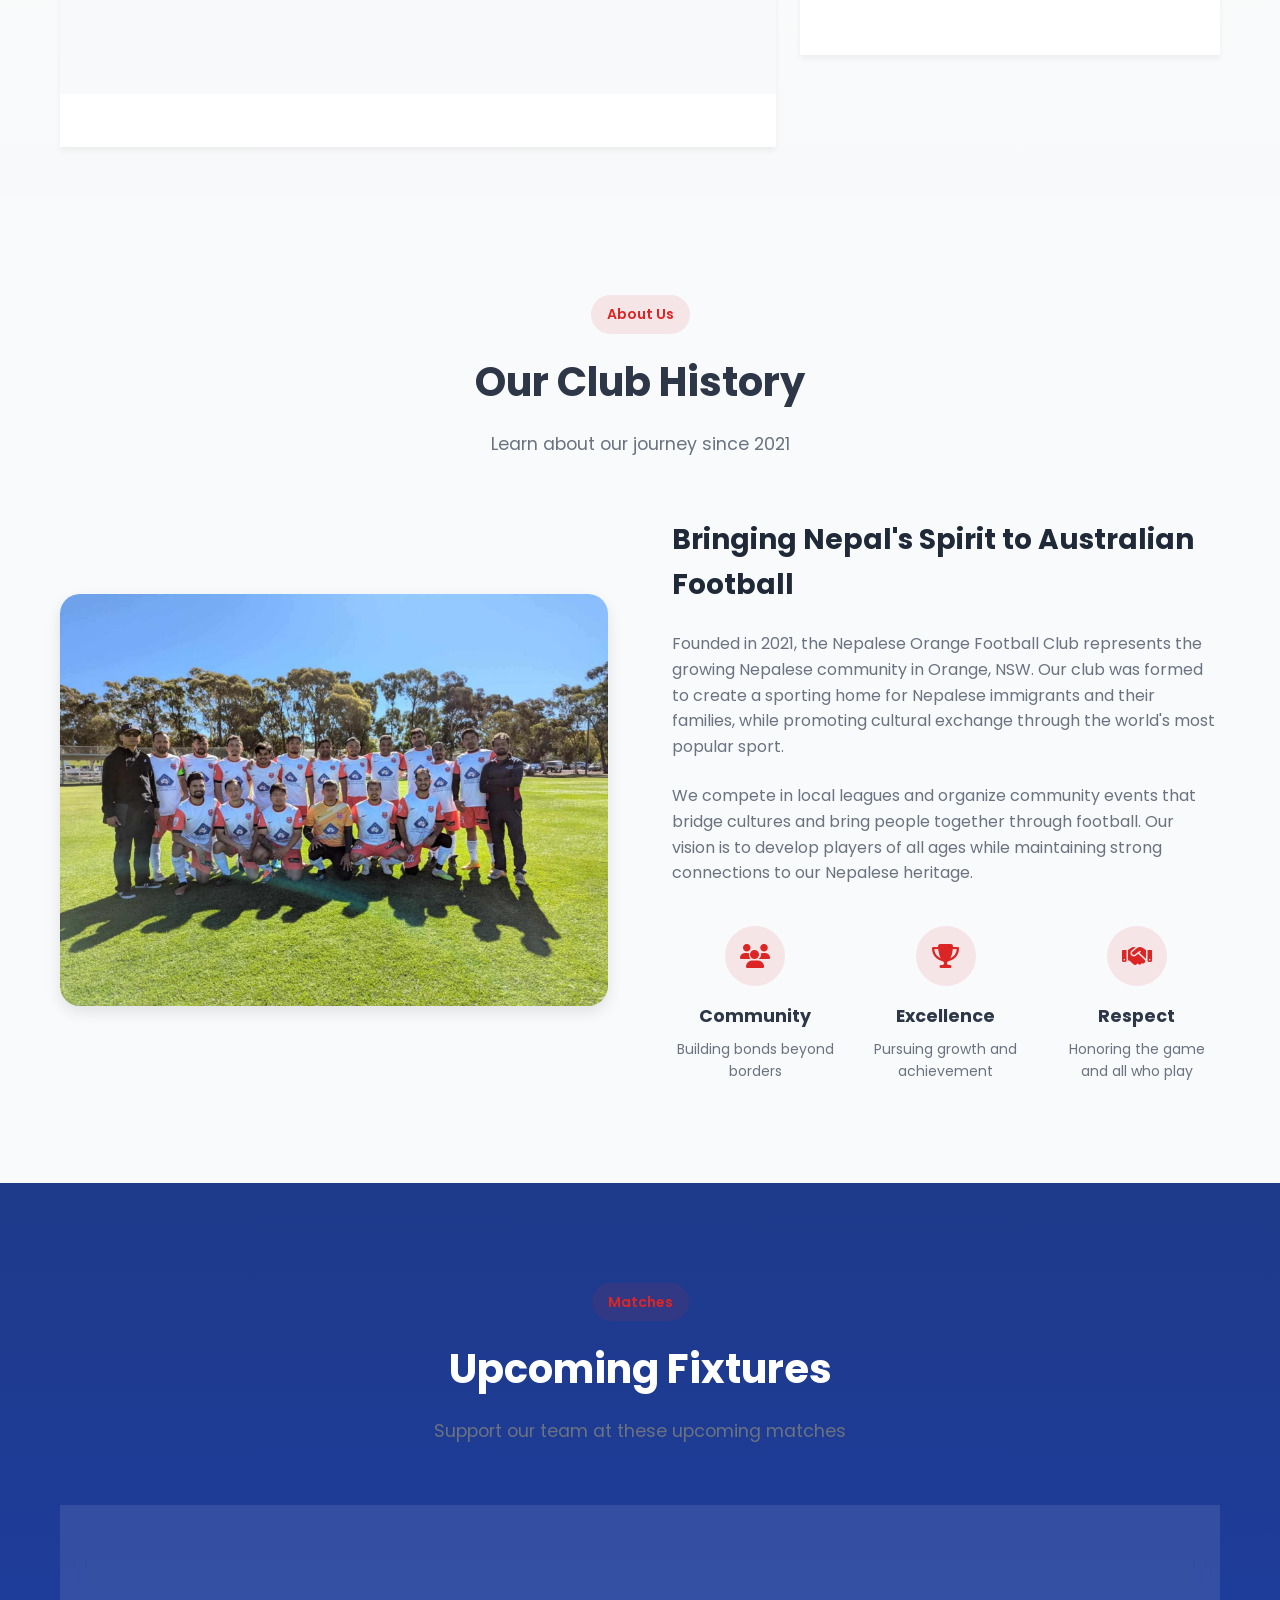
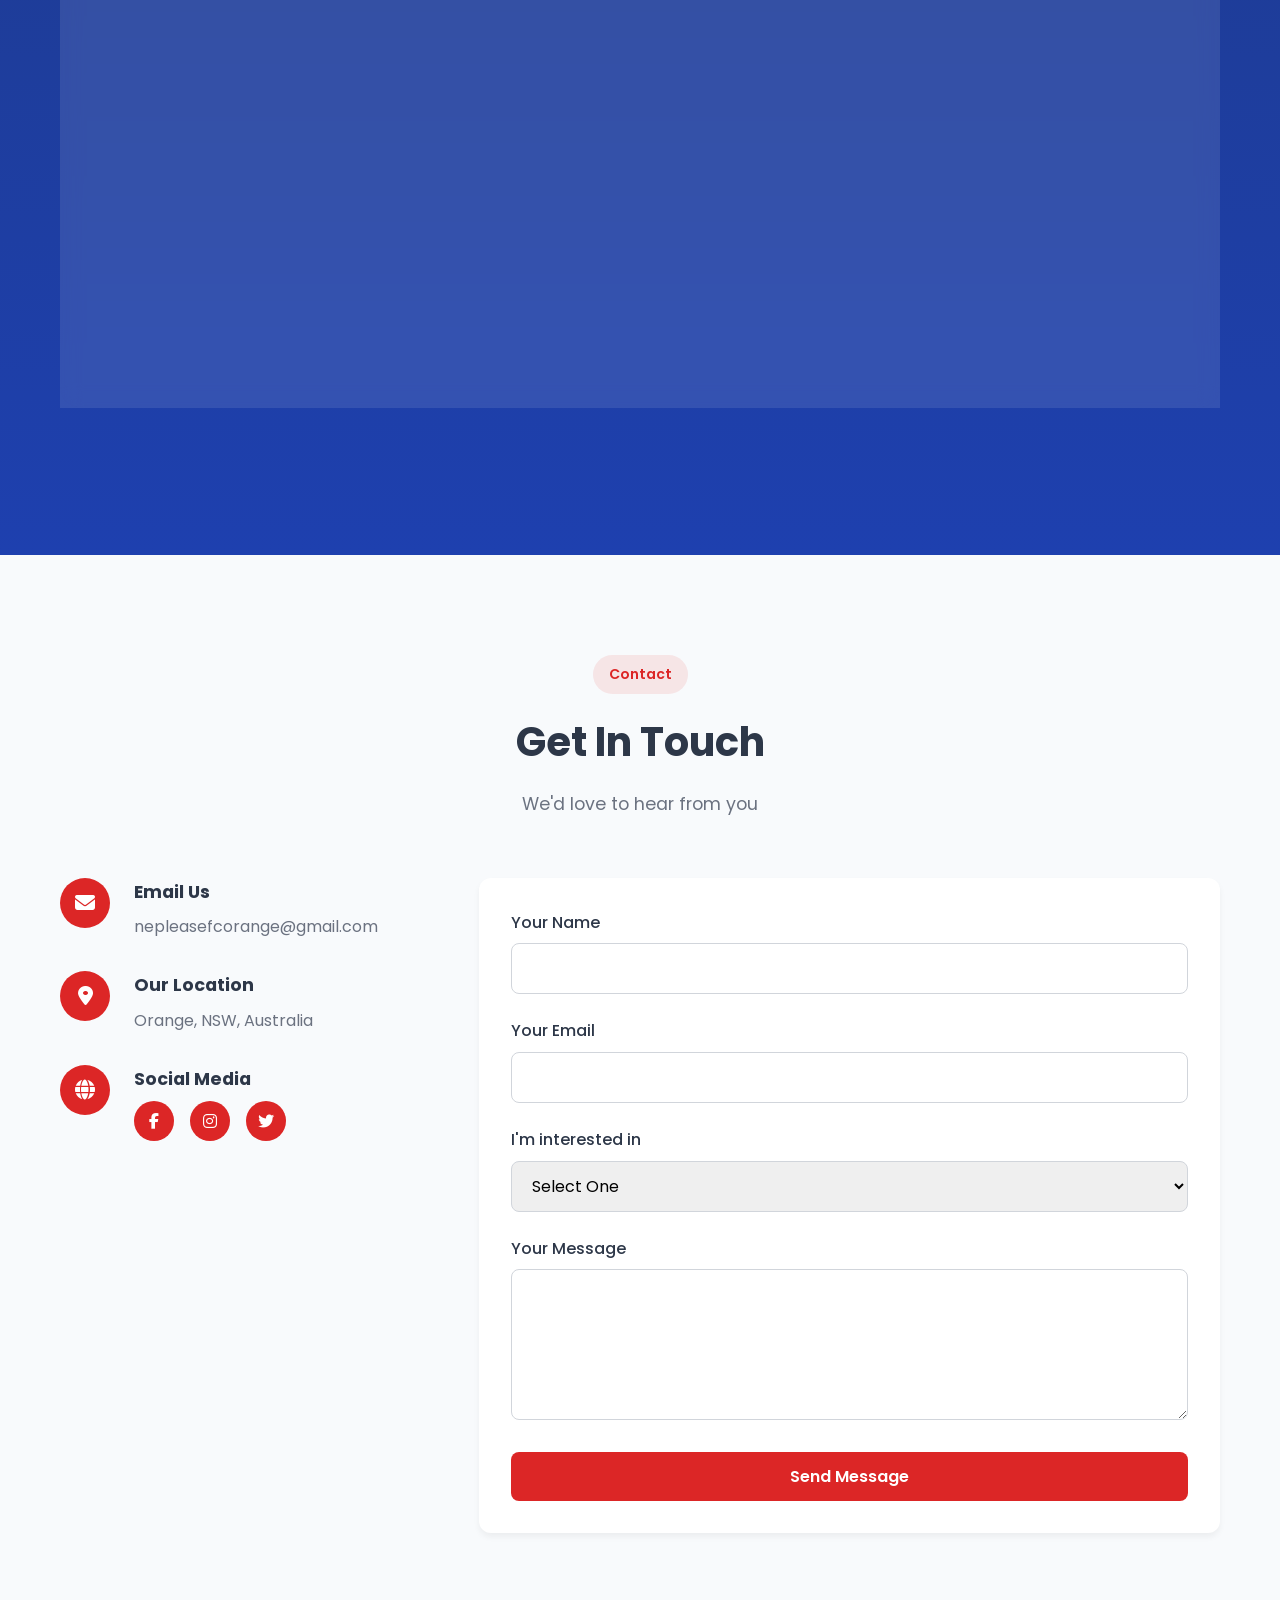
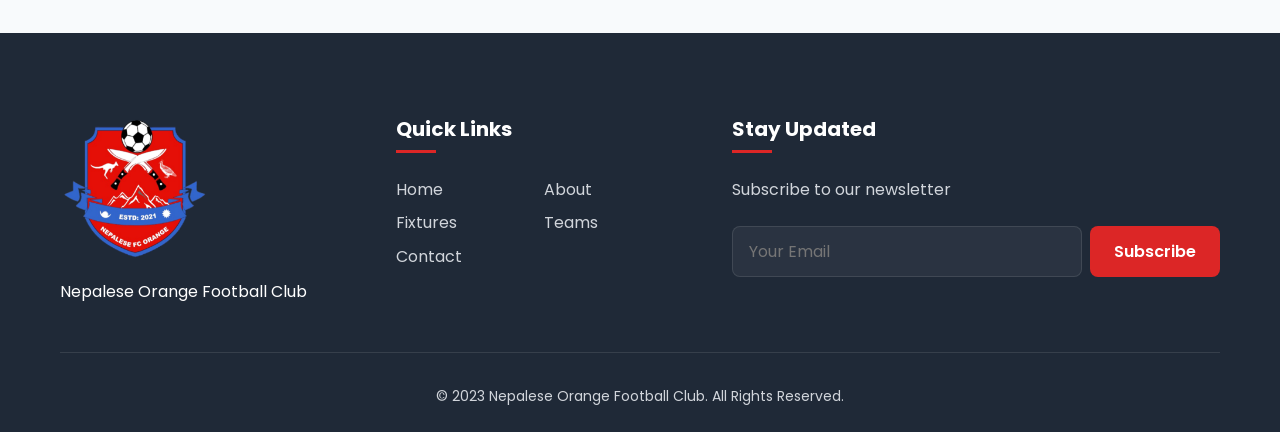
==== commit eb007d4e: "add mobile responsive design" ====
--- a/index.html
+++ b/index.html
@@ -43,7 +43,6 @@
 
     <!-- Hero Section -->
     <section id="home" class="hero">
-        <div class="hero-overlay"></div>
         <div class="container hero-container">
             <div class="hero-content">
                 <div data-animation="fade-in-left">
@@ -58,57 +57,94 @@
             </div>
             <div class="hero-image" data-animation="fade-in-right">
                 <img src="/Committe image/Khasicup.jpg" alt="NOFC Player">
-                <div class="hero-card">
-                    <div class="event-tag">Upcoming Event</div>
-                    <h3>Khasi Cup 2024</h3>
-                    <div class="event-details">
-                        <div class="event-date">
-                            <i class="far fa-calendar"></i>
-                            <span>September 27, 2025</span>
-                        </div>
-                        <div class="event-location">
-                            <i class="fas fa-map-marker-alt"></i>
-                            <span>Orange, NSW</span>
-                        </div>
-                    </div>
-                    <a href="https://docs.google.com/forms/d/1jD2avZVLiqkymMFcssUaczMKp7VWl7m-t3Kpi1_usRs/edit" class="btn btn-sm btn-primary" target="_blank">Register Now</a>
-                </div>
-            </div>
-        </div>
-        
+                
+                <!-- Add this button container below the image -->
+                <div class="hero-cta-button" data-animation="fade-in-up">
+                    <a href="https://docs.google.com/forms/d/1jD2avZVLiqkymMFcssUaczMKp7VWl7m-t3Kpi1_usRs/edit" class="btn btn-primary btn-lg" target="_blank">
+                        <i class="fas fa-trophy">Register for Khasi Cup 2025</i> 
+                    </a>
+                </div>
+            </div>
+        </div>
     </section>
 
-    <!-- Next Match Section (moved here) -->
-<section id="next-match" class="next-match-section">
+    <!-- Next Match Section with Khasi Cup -->
+<section id="next-match" class="next-match-section" aria-labelledby="next-match-title">
     <div class="container">
         <div class="section-header">
             <span class="section-badge">Upcoming</span>
-            <h2 class="section-title">Next Match</h2>
-            <p class="section-subtitle">Check our upcoming match details</p>
-        </div>
+            <h2 id="next-match-title" class="section-title">Matches & Events</h2>
+            <p class="section-subtitle">Stay updated with our upcoming fixtures and tournaments</p>
+        </div>
+
         <div class="next-match-container" data-animation="fade-in-up">
-                <div class="match-teams">
-                    <div class="dribl-match-container">
-                        <iframe 
-                            src="https://odfa.dribl.com/fixtures?season=RwNlQbDKjr&date_range=default&competition=8BdVr09dE5&club=kemAbbRRNB&timezone=Australia%2FSydney"
-                            width="100%" 
-                            height="400" 
-                            frameborder="0"
-                            allowfullscreen="true"
-                            class="fixtures-iframe-mini">
-                        </iframe>
-                    </div>
-                </div>
-                <div class="match-info">
-                    <div class="venue">
-                        <i class="fas fa-info-circle"></i>
-                        <span>Live match details from Dribl</span>
-                    </div>
-                    <a href="https://odfa.dribl.com/club/kemAbbRRNB" class="btn btn-sm btn-primary" target="_blank">View All Matches</a>
-                </div>
-            </div>
-        </div>
-    </div>
+            <div class="match-grid">
+                <!-- Left: Live match (Dribl) -->
+                <div class="match-col match-col--live" aria-live="polite">
+                    <div class="card card--elevated">
+                        <div class="card-head">
+                            <h3 class="card-title">Live Match Centre</h3>
+                            <span class="match-date">Match Information</span>
+                        </div>
+
+                        <div class="dribl-wrapper">
+                            <iframe
+                                src="https://odfa.dribl.com/fixtures?season=RwNlQbDKjr&date_range=default&club=kemAbbRRNB&timezone=Australia%2FSydney"
+                                class="fixtures-iframe"
+                                title="Dribl Match Centre for upcoming match"
+                                loading="lazy"
+                                frameborder="0"
+                                allowfullscreen
+                                aria-hidden="false"></iframe>
+                        </div>
+
+                        <div class="card-foot">
+                            <a href="https://odfa.dribl.com/club/kemAbbRRNB" class="btn btn-outline" target="_blank" rel="noopener">View Club on Dribl</a>
+                        </div>
+                    </div>
+                </div>
+
+                <!-- Right: Khasi Cup Event Card -->
+                <div class="match-col match-col--event">
+                    <div class="event-card card card--accent" role="region" aria-label="Khasi Cup 2025 details">
+                        <div class="event-media">
+                            <img src="/Committe image/Khasicup.jpg" alt="Khasi Cup 2025 tournament photo" decoding="async">
+                            <!-- moved register button directly under the image -->
+                            <div class="event-media-actions">
+                                <a href="https://docs.google.com/forms/d/1jD2avZVLiqkymMFcssUaczMKp7VWl7m-t3Kpi1_usRs/edit"
+                                   class="btn btn-primary register-btn"
+                                   target="_blank" rel="noopener">
+                                    <i class="fas fa-trophy" aria-hidden="true"></i> Register for Khasi Cup 2025
+                                </a>
+                            </div>
+                        </div>
+
+                        <div class="event-body">
+                            <div class="event-tag">Tournament</div>
+                            <h3 class="event-title">Khasi Cup 2025</h3>
+
+                            <div class="event-meta">
+                                <div class="event-meta-item">
+                                    <i class="far fa-calendar" aria-hidden="true"></i>
+                                    <span>September 27, 2025</span>
+                                </div>
+                                <div class="event-meta-item">
+                                    <i class="fas fa-map-marker-alt" aria-hidden="true"></i>
+                                    <span>Orange, NSW</span>
+                                </div>
+                            </div>
+
+                            <p class="event-desc">Join us for the annual Khasi Cup tournament featuring teams from across the region. Open to players of all ages and levels — families welcome.</p>
+
+                            <div class="event-actions">
+                                <a href="#contact" class="btn btn-outline">Sponsor / Volunteer</a>
+                            </div>
+                        </div>
+                    </div>
+                </div>
+            </div> <!-- .match-grid -->
+        </div> <!-- .next-match-container -->
+    </div> <!-- .container -->
 </section>
 
     <!-- About Section -->
@@ -285,5 +321,6 @@
 
     <!-- JavaScript -->
     <script src="script.js"></script>
+    
 </body>
 </html>
--- a/style.css
+++ b/style.css
@@ -1060,6 +1060,183 @@
     transform: translateY(-3px);
 }
 
+/* Next Match / Khasi Cup layout */
+.next-match-section {
+    padding: 48px 0;
+    background: linear-gradient(180deg, rgba(255,255,255,0.98), rgba(248,249,250,1));
+}
+
+.next-match-container {
+    max-width: 1200px;
+    margin: 0 auto;
+}
+
+.match-grid {
+    display: grid;
+    grid-template-columns: 1fr 420px;
+    gap: 24px;
+    align-items: start;
+}
+
+/* Card base */
+.card {
+    background: var(--white);
+    border-radius: var(--radius-md);
+    box-shadow: var(--shadow-sm);
+    overflow: hidden;
+    display: flex;
+    flex-direction: column;
+}
+
+.card--elevated {
+    padding: 0;
+}
+
+.card-head {
+    padding: 18px 20px;
+    border-bottom: 1px solid rgba(0,0,0,0.06);
+    display: flex;
+    justify-content: space-between;
+    align-items: center;
+}
+
+.card-title {
+    font-size: 1.1rem;
+    font-weight: 700;
+    color: var(--dark);
+}
+
+.match-date {
+    color: var(--gray);
+    font-size: 0.9rem;
+}
+
+/* Dribl iframe styling */
+.dribl-wrapper {
+    width: 100%;
+    background: #f8f9fb;
+}
+
+.fixtures-iframe {
+    width: 100%;
+    height: 420px;
+    border: 0;
+    display: block;
+}
+
+/* Event card specifics */
+.event-card {
+    display: flex;
+    flex-direction: column;
+    height: 100%;
+}
+
+.card--accent {
+    border-left: 6px solid var(--primary);
+}
+
+.event-media {
+    padding: 0;
+    display: block;
+}
+
+.event-media img {
+    width: 100%;
+    height: 220px;
+    object-fit: cover;
+    display: block;
+    border-radius: 6px 6px 0 0;
+}
+
+.event-media-actions {
+    padding: 12px 18px 0;
+    text-align: center;
+}
+
+.register-btn {
+    width: 100%;
+    max-width: 320px;
+    justify-content: center;
+    margin: 0 auto;
+    padding: 10px 14px;
+    border-radius: 8px;
+    display: inline-flex;
+    align-items: center;
+    gap: 8px;
+    font-weight: 700;
+}
+
+/* Keep layout responsive */
+@media (max-width: 992px) {
+    .event-media img {
+        height: 200px;
+    }
+    .register-btn {
+        max-width: 100%;
+    }
+}
+
+@media (max-width: 576px) {
+    .event-media img {
+        height: 160px;
+    }
+    .event-media-actions {
+        padding: 10px 14px 0;
+    }
+    .register-btn {
+        padding: 12px 16px;
+    }
+}
+
+/* Responsive: stack on small screens */
+@media (max-width: 992px) {
+    .match-grid {
+        grid-template-columns: 1fr;
+    }
+
+    .fixtures-iframe {
+        height: 360px;
+    }
+
+    .event-media img {
+        height: 200px;
+    }
+}
+
+/* Mobile tweaks */
+@media (max-width: 576px) {
+    .next-match-section {
+        padding: 28px 0;
+    }
+
+    .card-head {
+        padding: 14px;
+    }
+
+    .event-body {
+        padding: 14px;
+    }
+
+    .fixtures-iframe {
+        height: 300px;
+    }
+
+    .event-actions {
+        flex-direction: column;
+    }
+
+    .btn {
+        width: 100%;
+        justify-content: center;
+    }
+}
+
+/* small visual polish */
+.next-match-section .section-header {
+    text-align: center;
+    margin-bottom: 18px;
+}
+
 /* Animations */
 @keyframes fadeInUp {
     from {
@@ -1118,13 +1295,10 @@
 }
 
 @media screen and (max-width: 768px) {
-    :root {
-        --header-height: 70px;
-        --section-padding: 60px 0;
-    }
-    
+    /* Mobile Navigation - Consolidated */
     .hamburger {
         display: block;
+        cursor: pointer;
     }
     
     .hamburger.active .bar:nth-child(2) {
@@ -1139,6 +1313,7 @@
         transform: translateY(-8px) rotate(-45deg);
     }
     
+    /* Navigation Menu */
     .nav-menu {
         position: fixed;
         left: -100%;
@@ -1156,194 +1331,122 @@
         left: 0;
     }
     
-    /* Make the Join Us button full width on mobile */
-    .nav-menu .btn {
+    /* Header Positioning */
+    .header {
+        position: fixed;
+        top: 0;
+        left: 0;
         width: 100%;
-        margin-top: 1rem;
-    }
-    
-    /* Fix navigation overlay */
-    body.menu-open {
-        overflow: hidden;
+        z-index: 1000;
+    }
+    
+    /* Hero Section Layout */
+    .hero {
+        min-height: auto;
+        height: auto;
+        padding: 100px 0 40px;
     }
     
     .hero-container {
-        grid-template-columns: 1fr;
+        display: flex;
+        flex-direction: column;
+        gap: 1rem;
+    }
+    
+    .hero-content {
+        order: 2;
         text-align: center;
+        margin-top: 20px;
     }
     
     .hero-cta {
-        justify-content: center;
+        flex-direction: column;
+        align-items: center;
+    }
+    
+    .hero-cta .btn {
+        width: 100%;
     }
     
     .hero-image {
-        grid-row: 1;
-        margin-bottom: 2rem;
+        order: 1;
+        position: relative;
+        width: 100%;
+        margin: 20px auto 0;
+    }
+    
+    .hero-image img {
+        width: 100%;
+        height: auto;
+        max-height: 250px;
+        object-fit: cover;
+        margin: 0 auto;
+        border-radius: 10px;
     }
     
     .hero-card {
         position: static;
         width: 100%;
-        max-width: 350px;
-        margin: 2rem auto 0;
-    }
-    
-    .about-content {
-        grid-template-columns: 1fr;
-    }
-    
-    .values-grid {
-        grid-template-columns: 1fr;
-    }
-    
-    .footer-content {
-        grid-template-columns: 1fr;
-    }
-}
-
-@media screen and (max-width: 480px) {
-    .hero-title {
-        font-size: 2.25rem;
-    }
-    
-    .section-title {
-        font-size: 1.75rem;
-    }
-    
-    .stats-grid {
-        grid-template-columns: 1fr;
-    }
-    
-    .match-teams {
-        flex-direction: column;
-        gap: 1.5rem;
-    }
-    
-    .match-vs {
-        margin: 1rem 0;
-    }
-    
-    .match-info {
-        flex-direction: column;
-        gap: 1.5rem;
-    }
-    
-    .gallery-filter {
-        flex-direction: column;
-        align-items: center;
-    }
-    
-    .footer-newsletter form {
-        flex-direction: column;
-    }
-    
-    .news-grid {
-        grid-template-columns: 1fr;
-    }
-}
-
-.dribl-match-container {
-    width: 100%;
-    overflow: hidden;
-    border-radius: var(--radius-md);
-    background: #f8f9fa;
-    padding: 10px;
-    box-shadow: inset 0 0 5px rgba(0,0,0,0.1);
-}
-
-.fixtures-iframe-mini {
-    border-radius: var(--radius-sm);
-    background-color: var(--white);
-    box-shadow: none;
-    overflow: hidden;
-}
-
-@media (max-width: 700px) {
+        max-width: 100%;
+        margin: 20px 0 0;
+        box-shadow: 0 4px 12px rgba(0,0,0,0.1);
+    }
+    
+    /* Next Match Section */
+    .next-match-section {
+        padding: 40px 0;
+        margin-top: 60px;
+    }
+    
+    .next-match-container {
+        width: 100%;
+        padding: 0 15px;
+    }
+    
+    .dribl-match-container {
+        margin: 0 -10px;
+        width: calc(100% + 20px);
+        border-radius: 0;
+    }
+    
     .fixtures-iframe-mini {
-        height: 250px;
-    }
-}
-
-/* Next Match Section (standalone) */
-.next-match-section {
-    background-color: var(--white);
-    padding: var(--space-lg) 0;
-    position: relative;
-    z-index: 1;
-}
-
-.next-match-container {
-    max-width: 800px;
-    margin: 0 auto;
-}
-
-/* Mobile Navigation */
-@media (max-width: 768px) {
-    .hamburger {
-        display: block;
-    }
-    
-    .hamburger.active .bar:nth-child(2) {
-        opacity: 0;
-    }
-    
-    .hamburger.active .bar:nth-child(1) {
-        transform: translateY(8px) rotate(45deg);
-    }
-    
-    .hamburger.active .bar:nth-child(3) {
-        transform: translateY(-8px) rotate(-45deg);
-    }
-    
-    .nav-menu {
-        position: fixed;
-        left: -100%;
-        top: var(--header-height);
-        flex-direction: column;
-        background-color: var(--white);
-        width: 100%;
-        box-shadow: var(--shadow-md);
-        transition: 0.3s;
-        padding: 2rem 0;
-        z-index: 999;
-    }
-    
-    .nav-menu.active {
-        left: 0;
-    }
-}
-
-/* Mobile Layout Adjustments */
-@media (max-width: 992px) {
-    html {
-        font-size: 14px;
-    }
-    
-    .hero-container,
+        height: 350px;
+    }
+    
+    /* Sections & Layout */
     .about-content,
     .contact-wrapper {
         grid-template-columns: 1fr;
         gap: 2rem;
     }
     
-    .hero-image {
-        order: -1;
-    }
-    
-    .hero-title {
-        font-size: 2.5rem;
+    .values-grid {
+        grid-template-columns: 1fr;
+    }
+    
+    /* Section Headers */
+    .section-title {
+        font-size: 1.8rem;
+    }
+    
+    .section-subtitle {
+        font-size: 1rem;
+    }
+    
+    /* Footer Layout */
+    .footer-content {
+        grid-template-columns: 1fr;
+    }
+}
+
+/* Tablet Layout Adjustments */
+@media (max-width: 992px) {
+    html {
+        font-size: 14px;
     }
     
     .stats-grid {
         grid-template-columns: repeat(2, 1fr);
-    }
-    
-    .values-grid {
-        grid-template-columns: 1fr;
-    }
-    
-    .footer-content {
-        grid-template-columns: 1fr;
     }
 }
 
@@ -1353,10 +1456,6 @@
         padding: 60px 0;
     }
     
-    .hero-cta {
-        flex-direction: column;
-    }
-    
     .hero-stats {
         padding: 1.5rem 0;
     }
@@ -1380,4 +1479,96 @@
     .match-vs {
         margin: 1rem 0;
     }
-}+    
+    .fixtures-iframe-mini {
+        height: 280px;
+    }
+}
+
+@media (max-width: 768px) {
+    /* Remove duplicate rules and keep only these for hero section */
+    .hero {
+        min-height: auto;
+        height: auto;
+        padding: 100px 0 40px;
+    }
+    
+    .hero-container {
+        display: flex;
+        flex-direction: column;
+        gap: 1rem;
+    }
+    
+    /* Fix image and event card relationship */
+    .hero-image {
+        order: 1;
+        position: relative;
+        width: 100%;
+        margin: 20px auto 0;
+    }
+    
+    .hero-image img {
+        width: 100%;
+        height: auto;
+        max-height: 250px;
+        object-fit: cover;
+        margin: 0 auto;
+        border-radius: 10px;
+    }
+    
+    /* IMPORTANT: Position card as a standalone element after image */
+    .hero-card {
+        position: static; /* Changed from relative to static for better flow */
+        width: 100%;
+        max-width: 100%;
+        margin: 20px 0 0;
+        box-shadow: 0 4px 12px rgba(0,0,0,0.1);
+    }
+    
+    /* Text content comes last */
+    .hero-content {
+        order: 2;
+        text-align: center;
+        margin-top: 20px;
+    }
+}
+
+        .hero-cta-button {
+            margin-top: 20px;
+            text-align: center;
+        }
+
+        .hero-cta-button .btn {
+            padding: 12px 28px;
+            font-size: 1.1rem;
+            box-shadow: 0 4px 15px rgba(220, 38, 38, 0.3);
+            transition: all 0.3s ease;
+            display: inline-flex;
+            align-items: center;
+            gap: 8px;
+        }
+
+        .hero-cta-button .btn:hover {
+            transform: translateY(-3px);
+            box-shadow: 0 8px 20px rgba(220, 38, 38, 0.4);
+        }
+
+        .btn-lg {
+            padding: 12px 30px;
+            font-size: 1.1rem;
+            border-radius: 8px;
+        }
+
+        /* For mobile devices */
+        @media (max-width: 768px) {
+            .hero-cta-button {
+                margin-top: 15px;
+                padding: 0 15px;
+            }
+            
+            .hero-cta-button .btn {
+                width: 100%;
+                font-size: 1rem;
+                padding: 12px 20px;
+            }
+    }
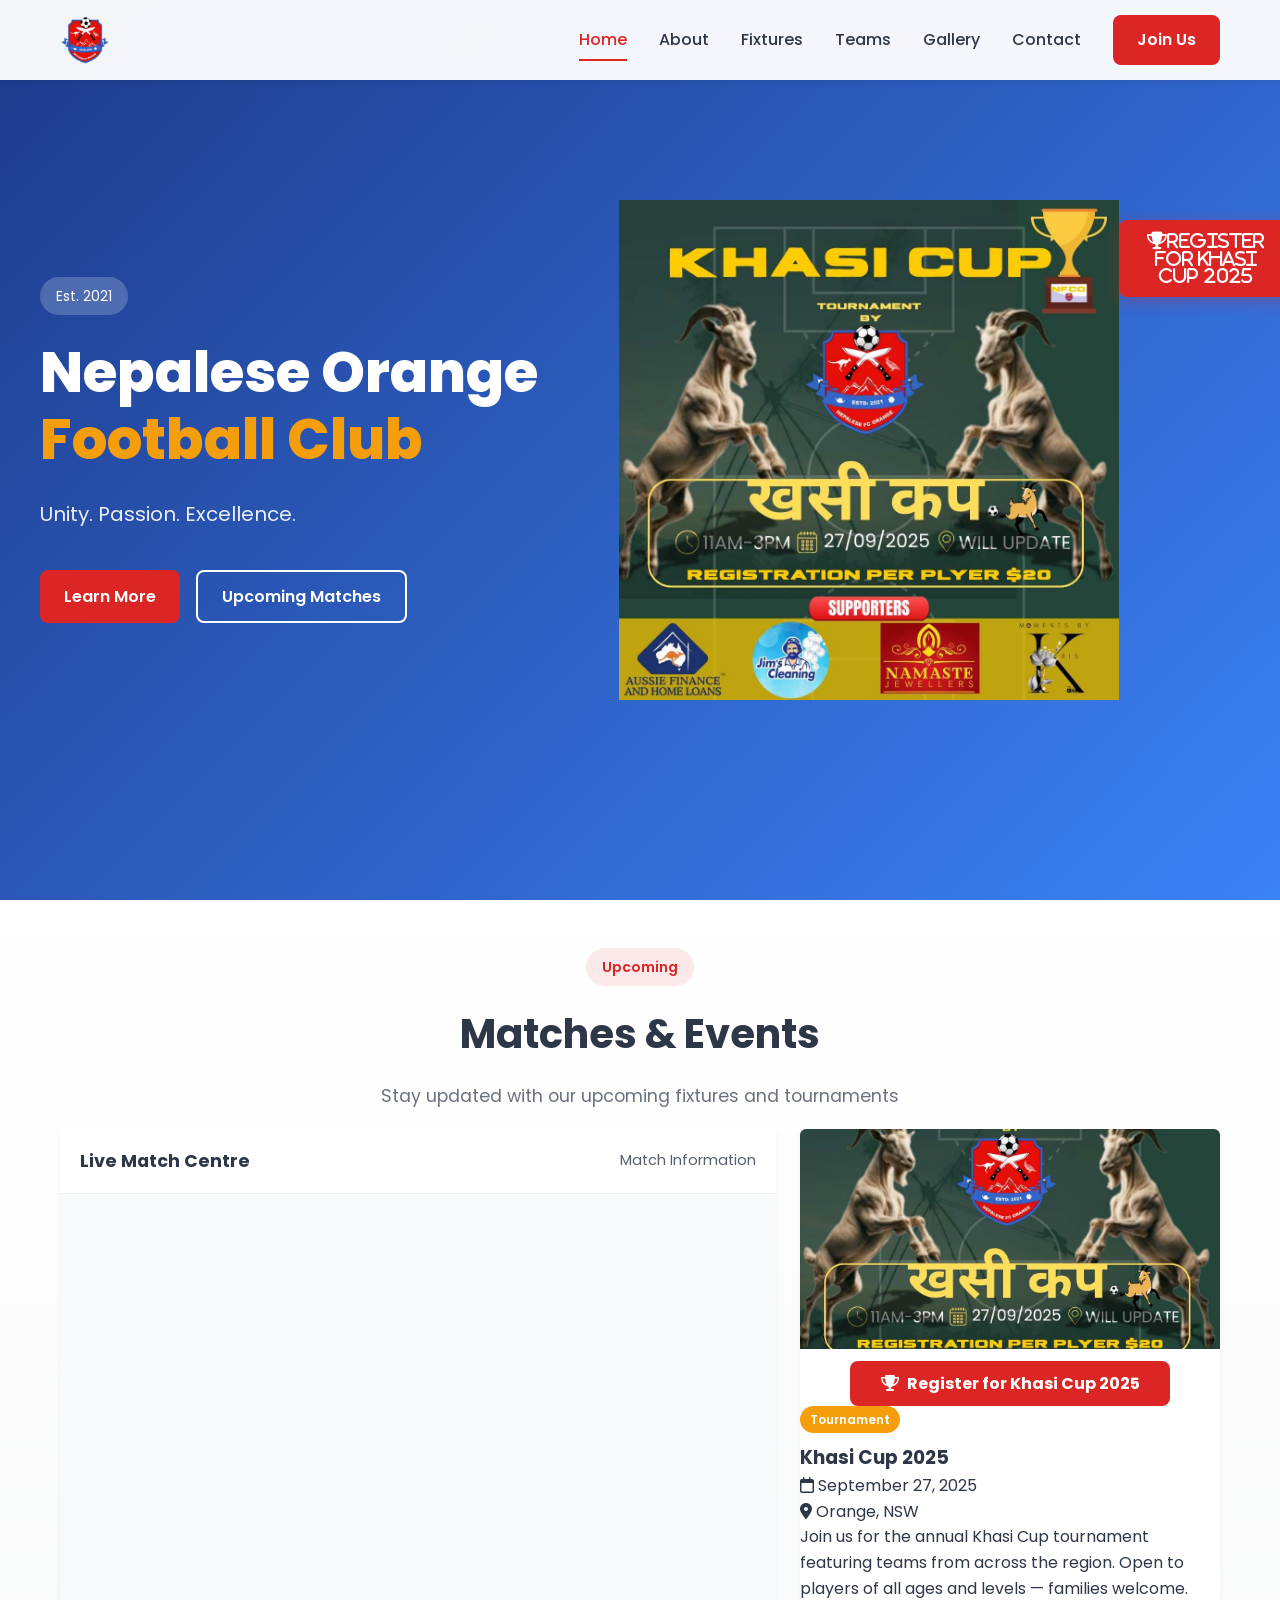
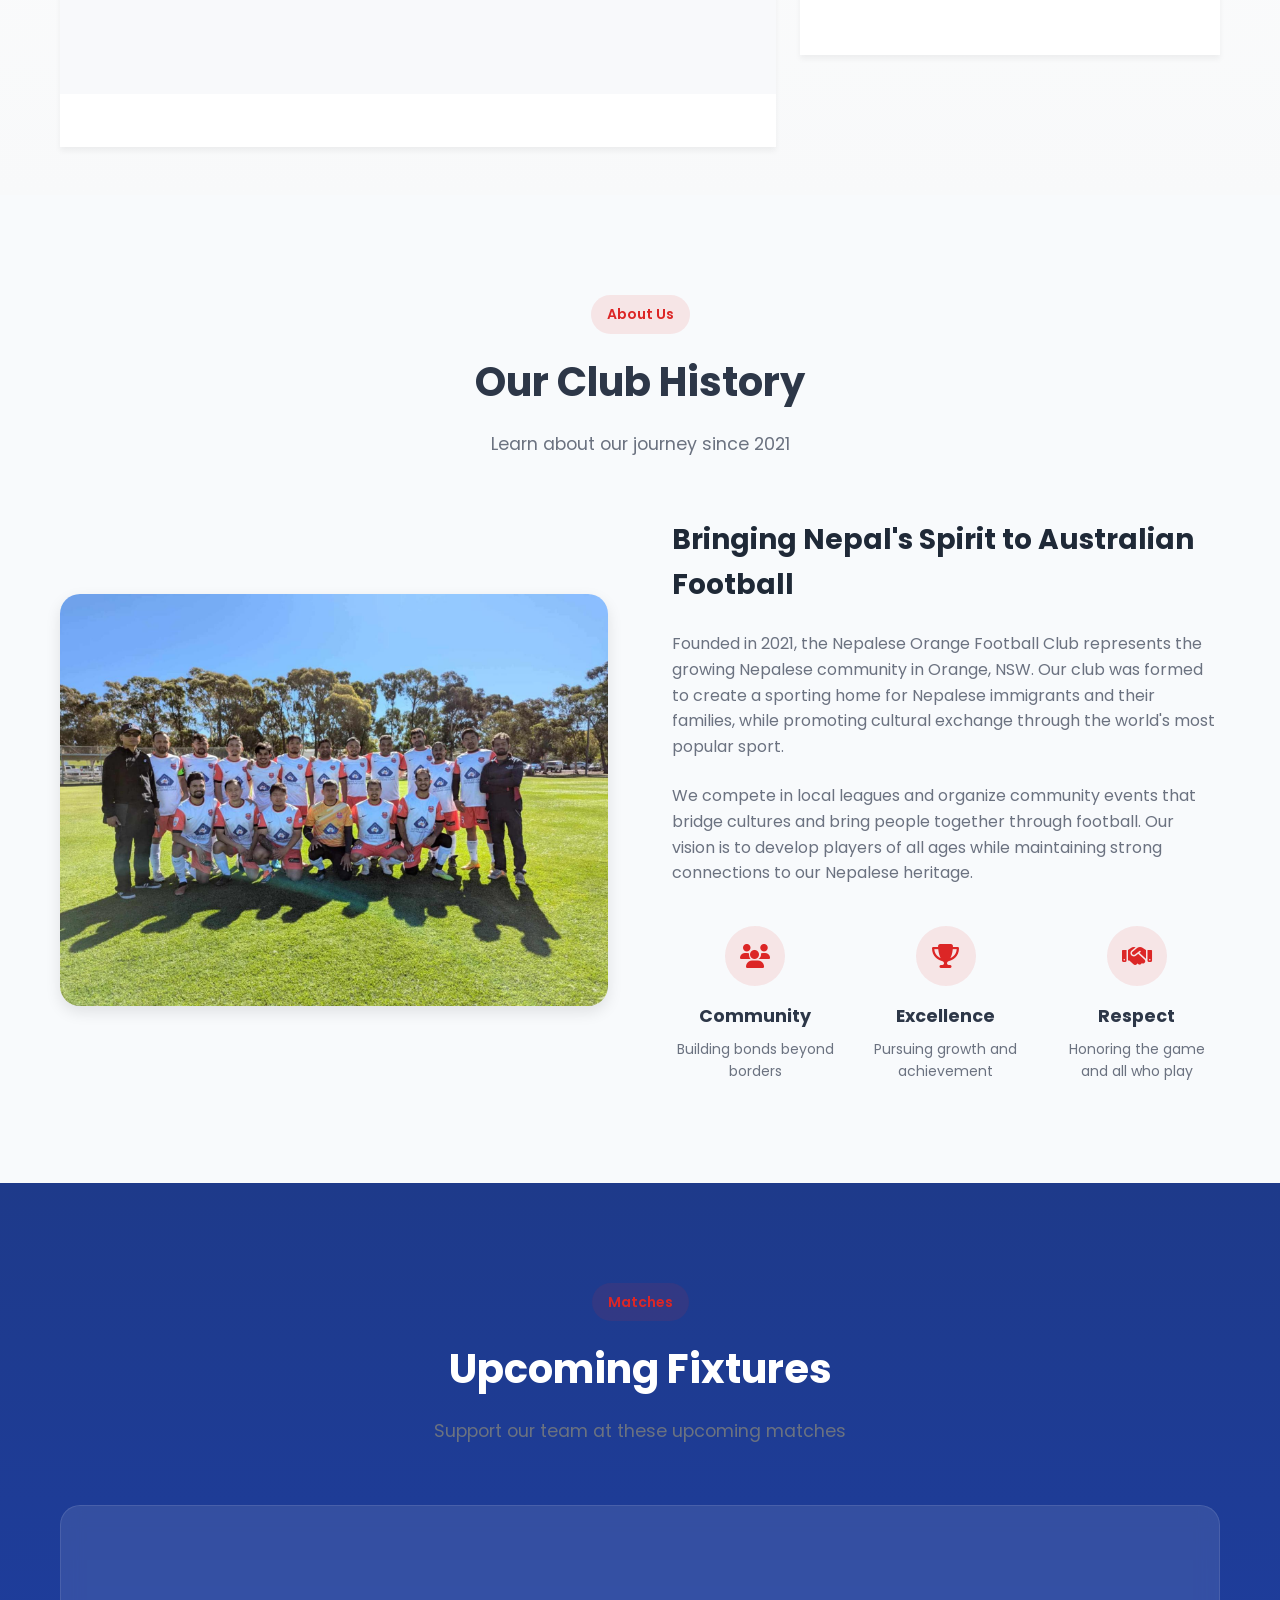
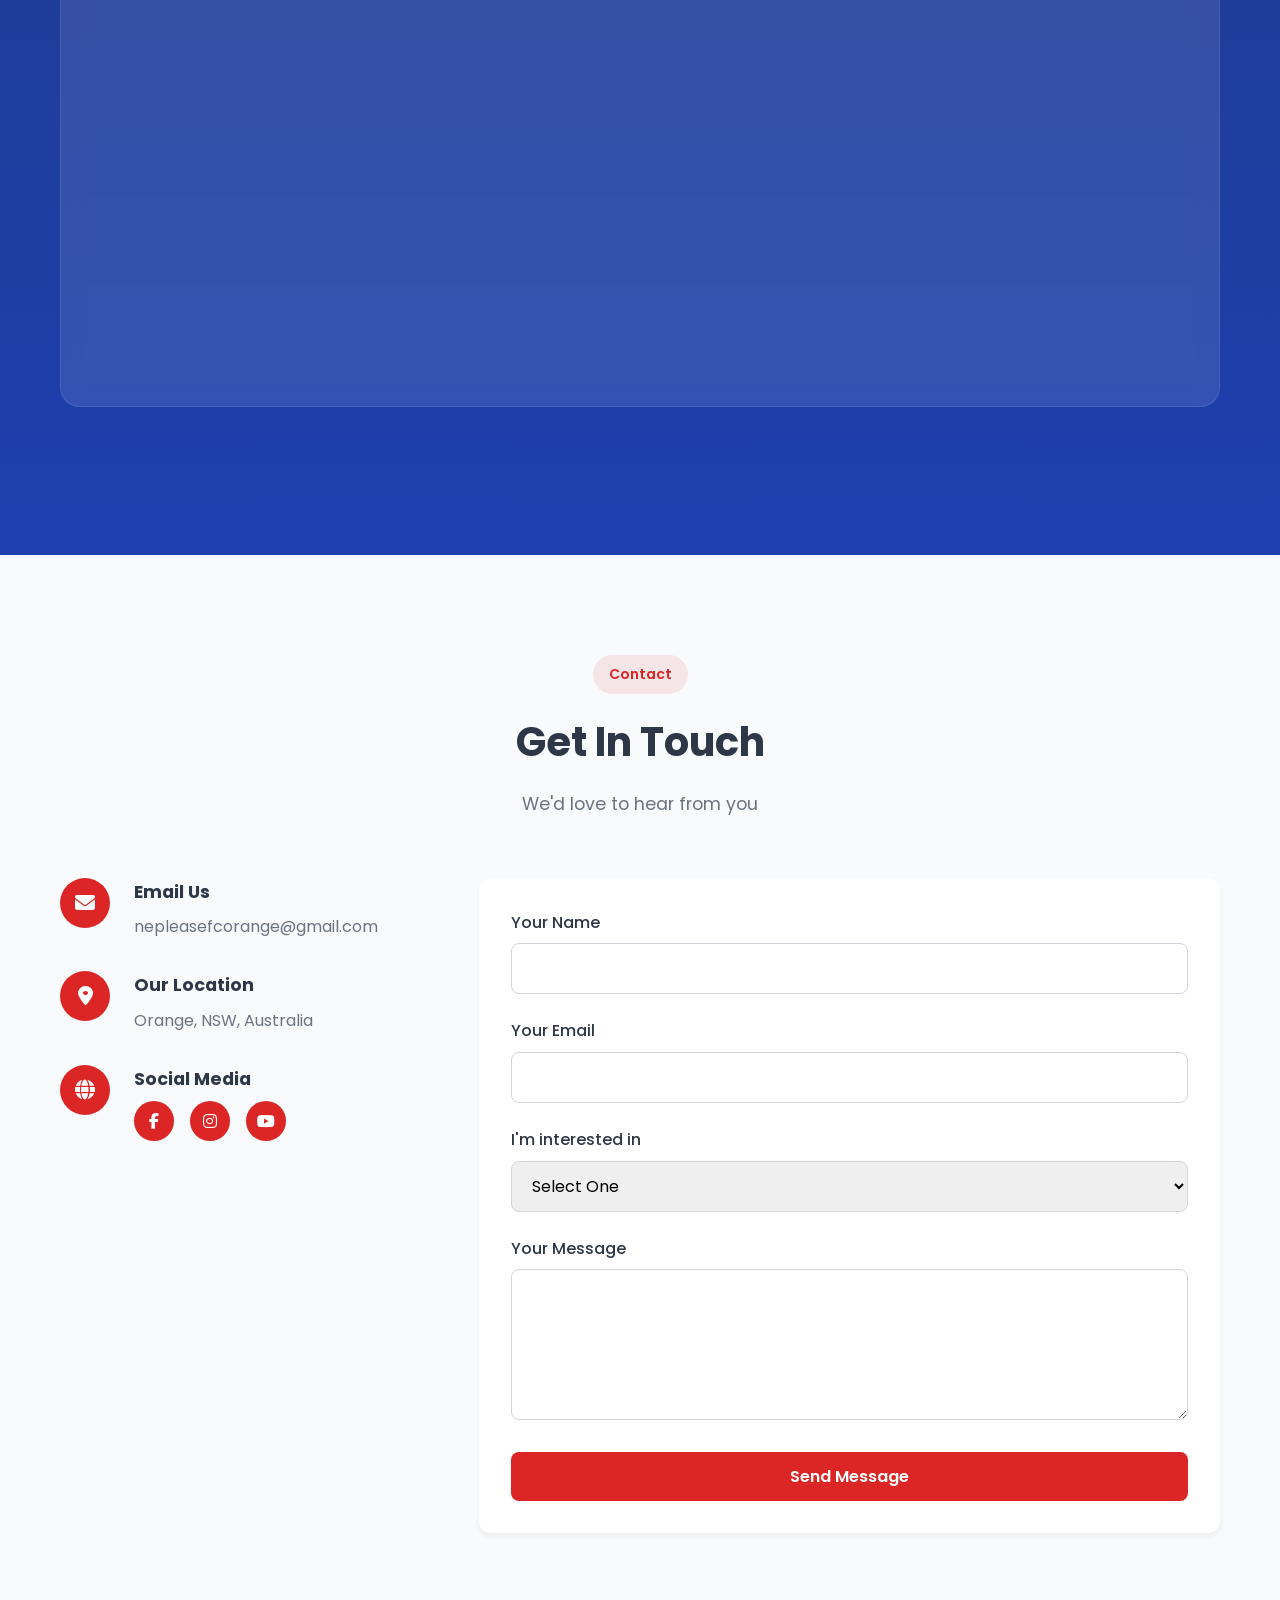
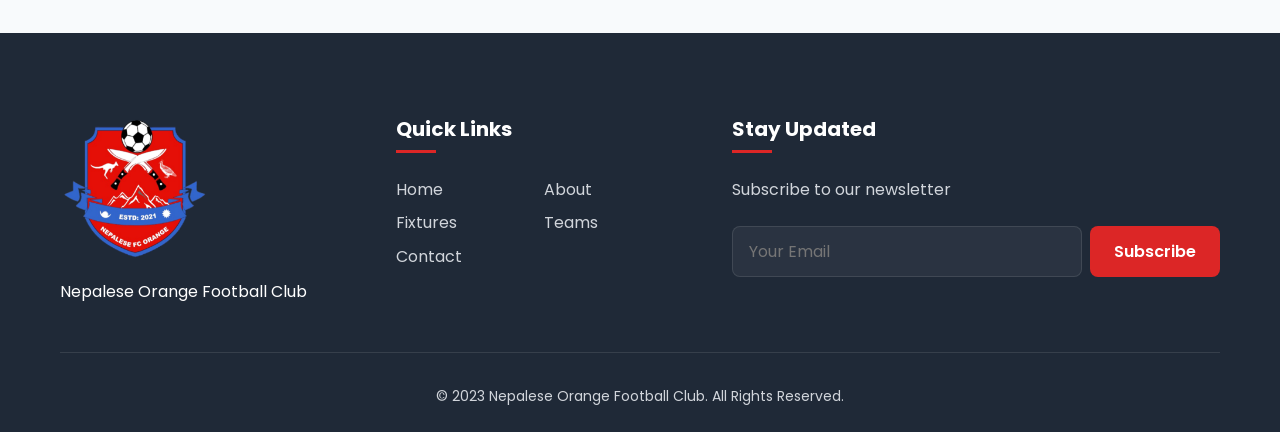
==== commit bd3567d7: "add youtube link" ====
--- a/index.html
+++ b/index.html
@@ -245,7 +245,7 @@
                             <div class="social-links">
                                 <a href="https://www.facebook.com/profile.php?id=100069779285192"><i class="fab fa-facebook-f"></i></a>
                                 <a href="https://www.instagram.com/reel/DMpllXoy_Tw/"><i class="fab fa-instagram"></i></a>
-                                <a href="#"><i class="fab fa-twitter"></i></a>
+                                <a href="https://www.youtube.com/@NepaleseFCOrange"><i class="fab fa-youtube"></i></a>
                             </div>
                         </div>
                     </div>
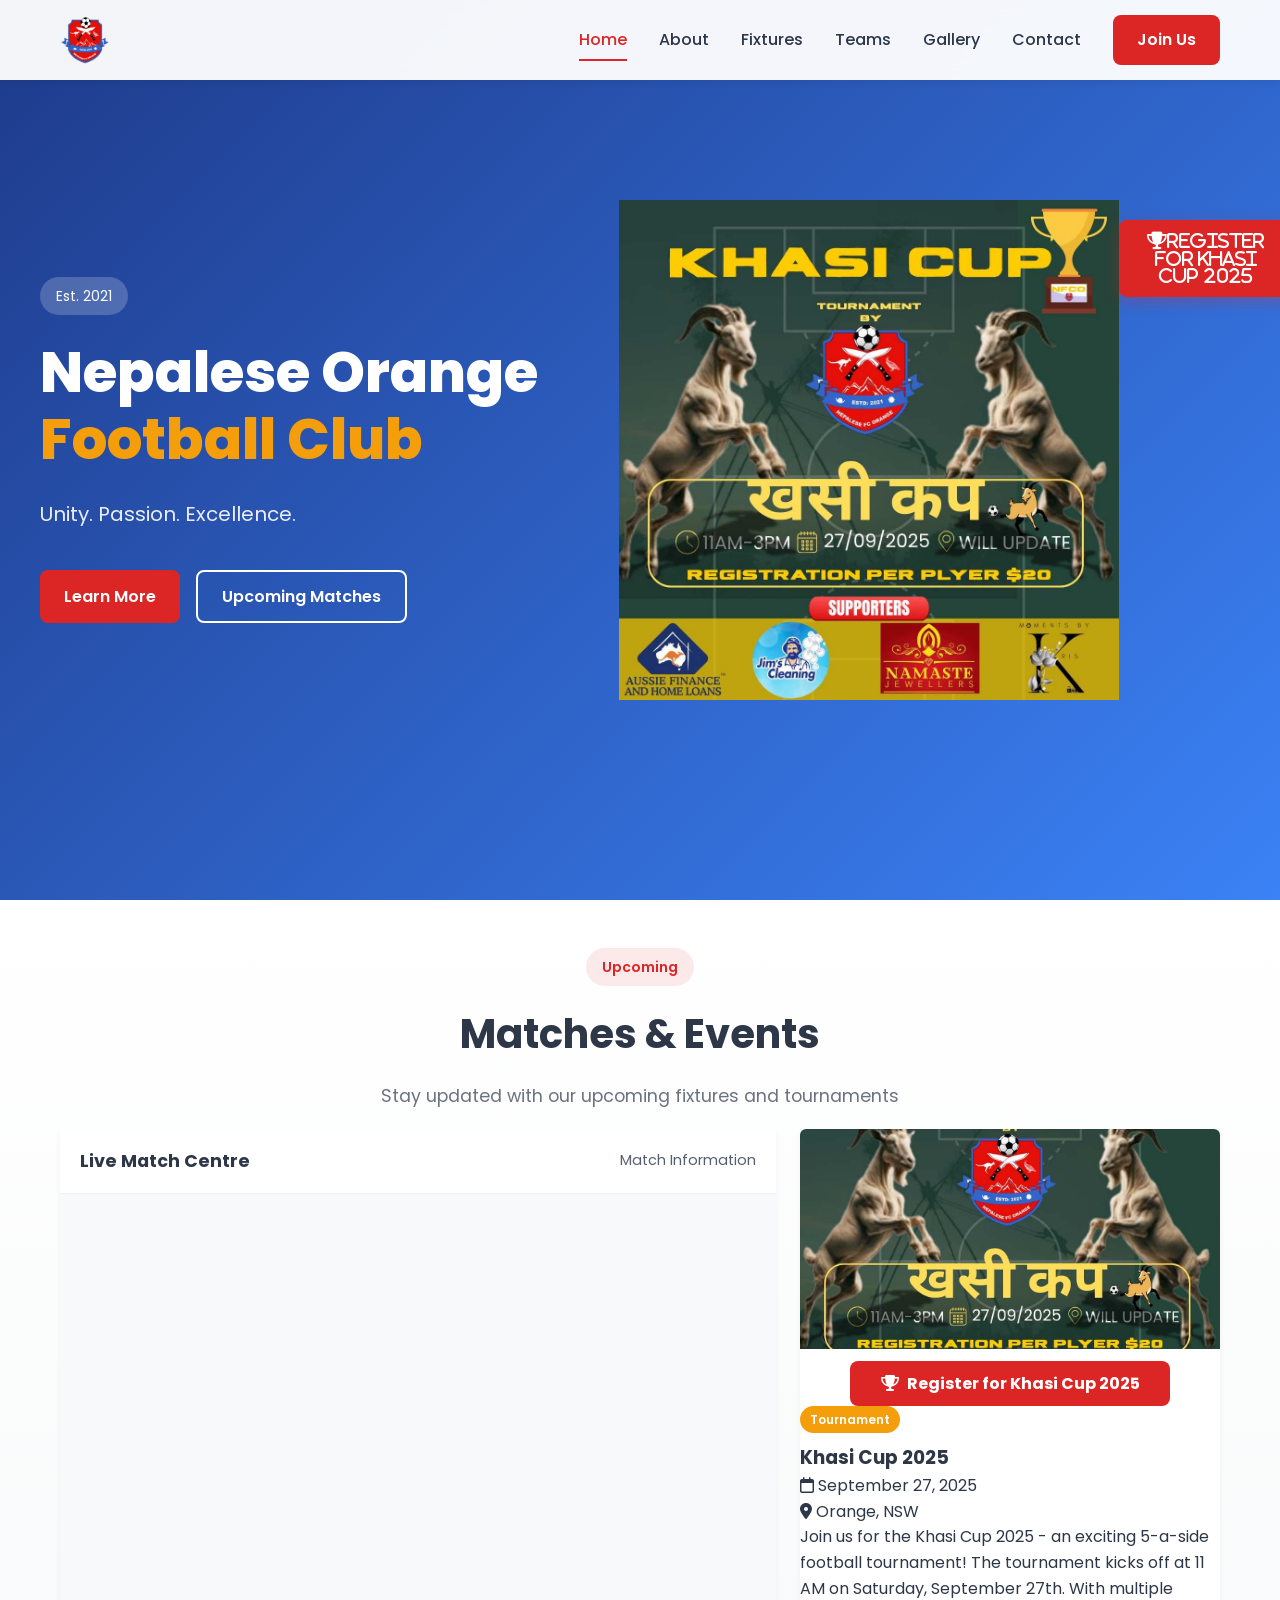
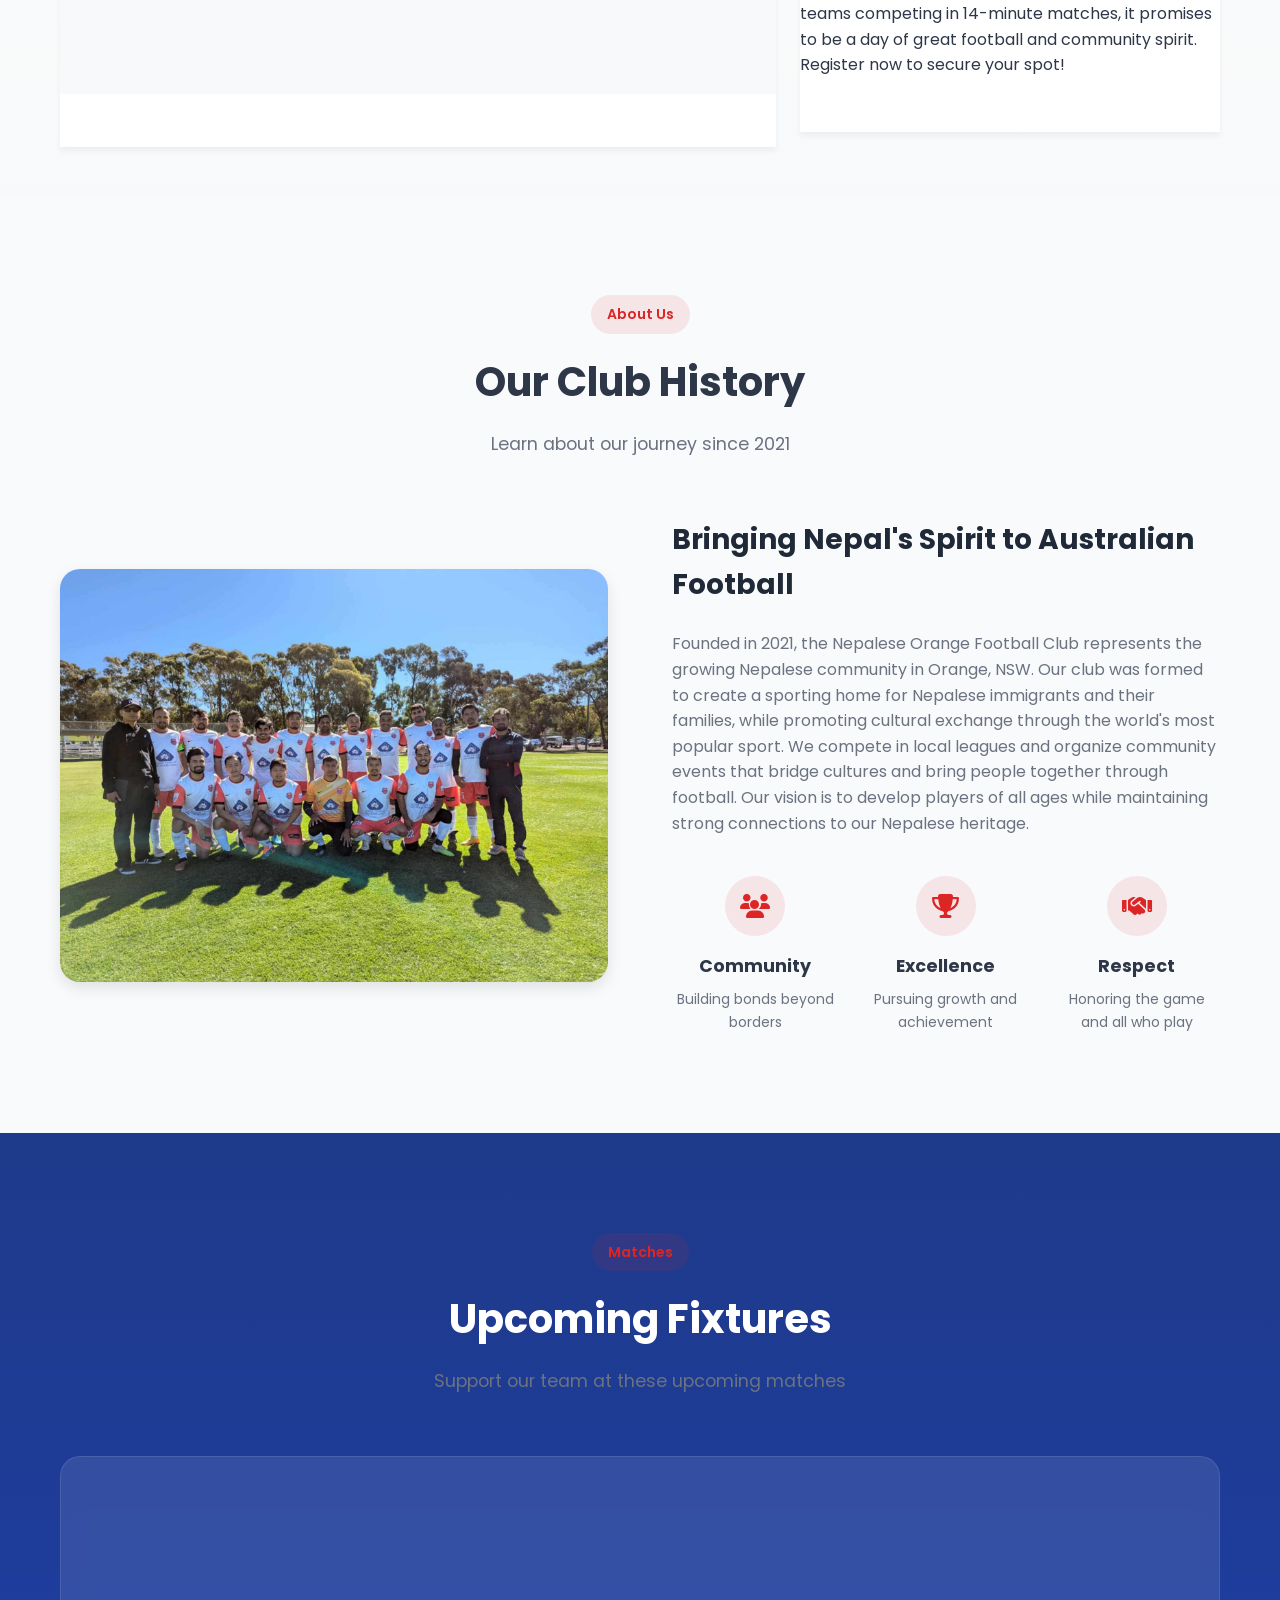
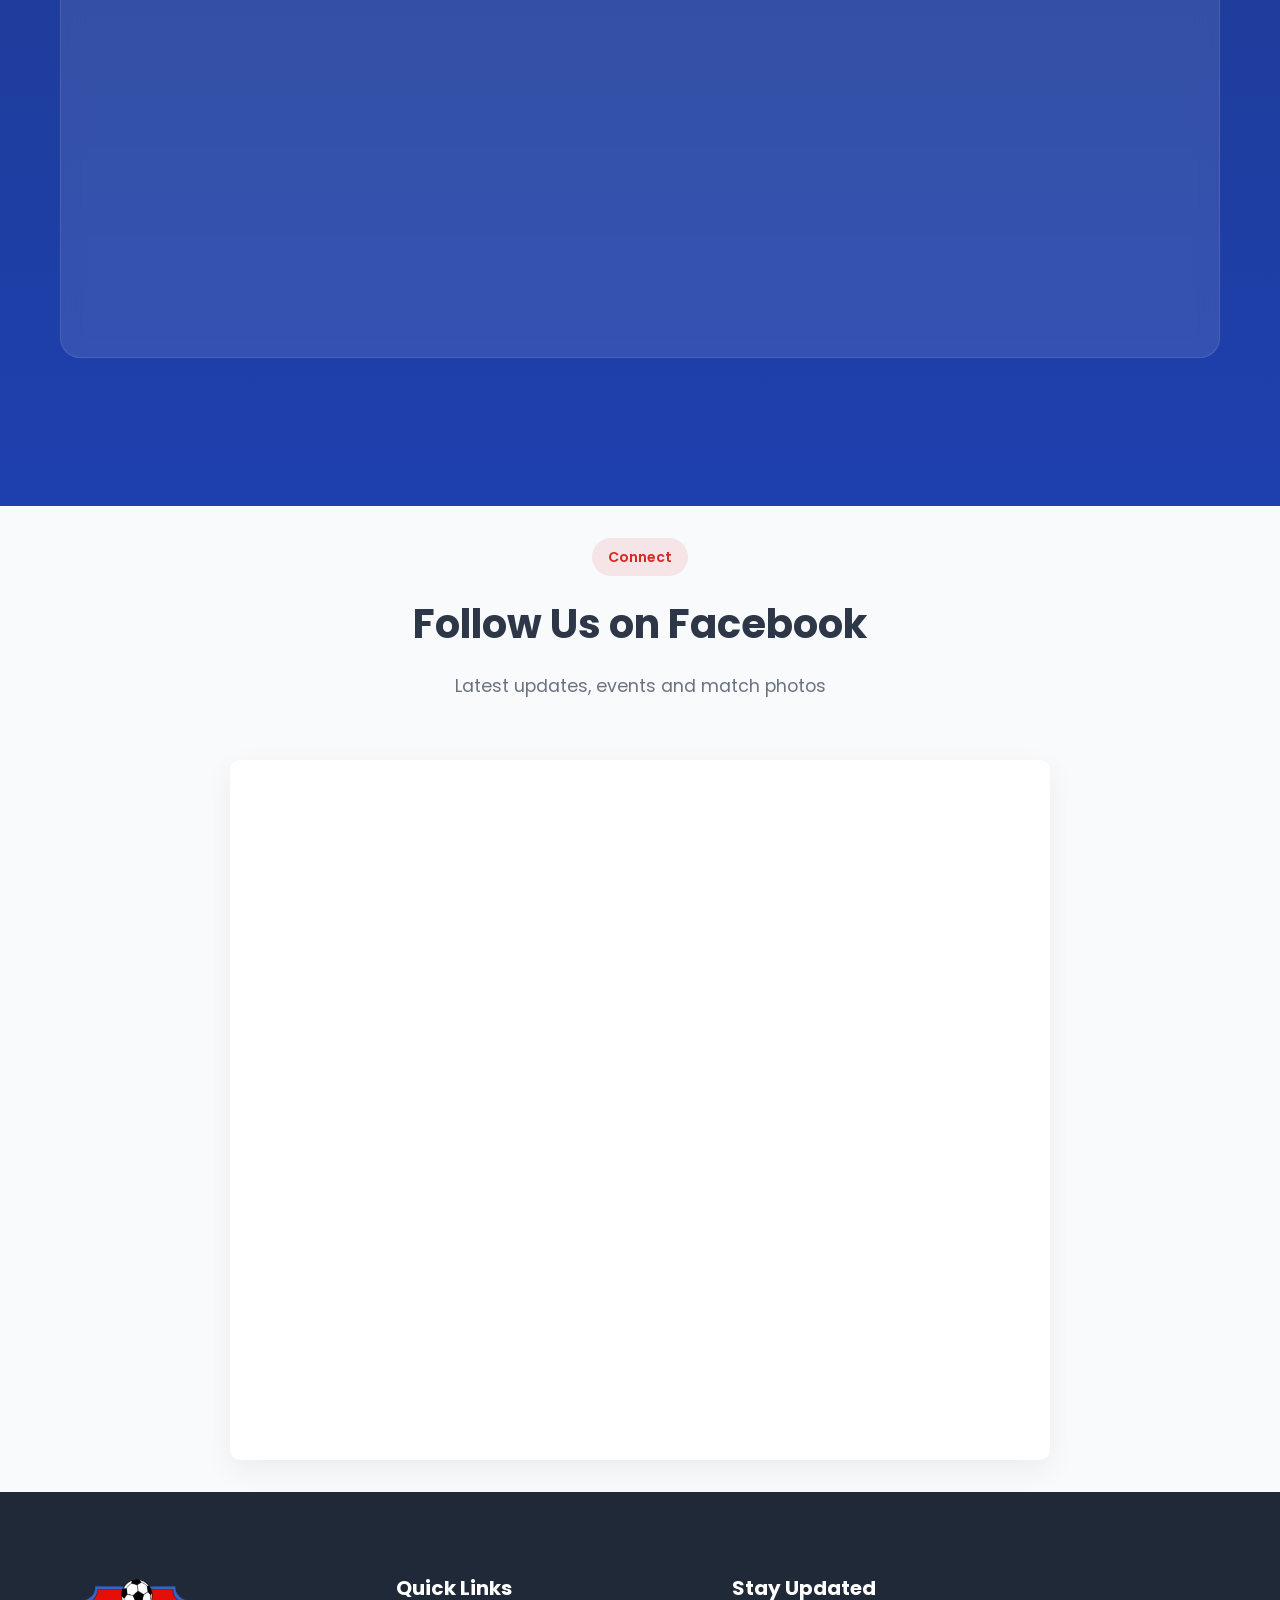
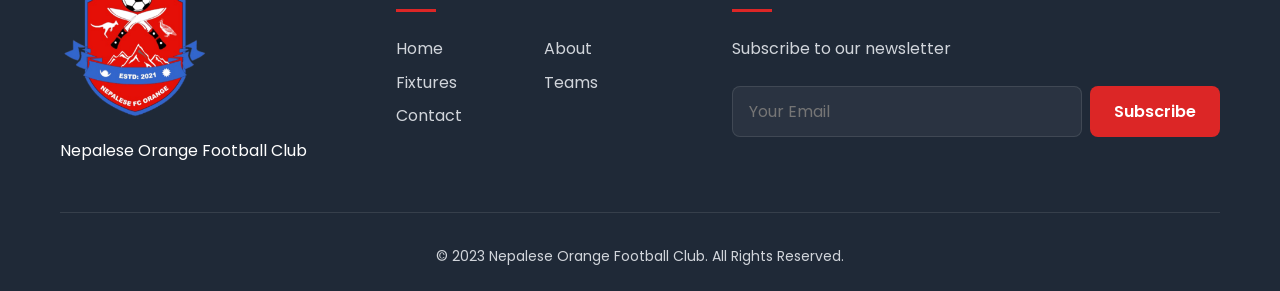
==== commit 9b300991: "Center Facebook embed, move Khasi Cup into Next Match, mobile fixes and nav improvements" ====
--- a/index.html
+++ b/index.html
@@ -6,7 +6,7 @@
     <title>Nepaleseorangefc.com | Nepalese Orange Football Club</title>
     <meta name="description" content="Official website of Nepalese Orange Football Club - Orange, NSW">
     <meta http-equiv="Content-Security-Policy" content="upgrade-insecure-requests">
-    <link rel="icon" href="https://nepaleseorangefc.com/Image/favicon-16x16.png">
+    <link rel="icon" href="/Image/favicon-16x16.png">
     <link rel="canonical" href="https://nepaleseorangefc.com/">
     <link rel="stylesheet" href="style.css">
     <link rel="script" href="script.js">
@@ -20,7 +20,7 @@
     <header class="header">
         <nav class="navbar" id="navbar">
             <div class="container">
-                <a href="https://nepaleseorangefc.com/" class="logo">
+                <a href="https://www.nepaleseorangefc.com/" class="logo">
                     <img src="/Image/logo.png" alt="NOFC Logo">
                 </a>
                 <div class="nav-menu" id="nav-menu">
@@ -134,11 +134,10 @@
                                 </div>
                             </div>
 
-                            <p class="event-desc">Join us for the annual Khasi Cup tournament featuring teams from across the region. Open to players of all ages and levels — families welcome.</p>
-
-                            <div class="event-actions">
+                            <p class="event-desc">
+Join us for the Khasi Cup 2025 - an exciting 5-a-side football tournament! The tournament kicks off at 11 AM on Saturday, September 27th. With multiple teams competing in 14-minute matches, it promises to be a day of great football and community spirit. Register now to secure your spot!
                                 <a href="#contact" class="btn btn-outline">Sponsor / Volunteer</a>
-                            </div>
+                            </p>
                         </div>
                     </div>
                 </div>
@@ -161,8 +160,8 @@
                 </div>
                 <div class="about-text" data-animation="fade-in-right">
                     <h3>Bringing Nepal's Spirit to Australian Football</h3>
-                    <p>Founded in 2021, the Nepalese Orange Football Club represents the growing Nepalese community in Orange, NSW. Our club was formed to create a sporting home for Nepalese immigrants and their families, while promoting cultural exchange through the world's most popular sport.</p>
-                    <p>We compete in local leagues and organize community events that bridge cultures and bring people together through football. Our vision is to develop players of all ages while maintaining strong connections to our Nepalese heritage.</p>
+                    <p>Founded in 2021, the Nepalese Orange Football Club represents the growing Nepalese community in Orange, NSW. Our club was formed to create a sporting home for Nepalese immigrants and their families, while promoting cultural exchange through the world's most popular sport.
+                    We compete in local leagues and organize community events that bridge cultures and bring people together through football. Our vision is to develop players of all ages while maintaining strong connections to our Nepalese heritage.</p>
                     <div class="values-grid">
                         <div class="value-item">
                             <div class="value-icon"><i class="fas fa-users"></i></div>
@@ -208,78 +207,31 @@
         </div>
     </section>
 
-    <!-- Contact Section -->
-    <section id="contact" class="contact">
-        <div class="container">
-            <div class="section-header">
-                <span class="section-badge">Contact</span>
-                <h2 class="section-title">Get In Touch</h2>
-                <p class="section-subtitle">We'd love to hear from you</p>
-            </div>
-            <div class="contact-wrapper">
-                <div class="contact-info" data-animation="fade-in-left">
-                    <div class="contact-item">
-                        <div class="contact-icon">
-                            <i class="fas fa-envelope"></i>
-                        </div>
-                        <div class="contact-text">
-                            <h4>Email Us</h4>
-                            <p>nepleasefcorange@gmail.com</p>
-                        </div>
-                    </div>
-                    <div class="contact-item">
-                        <div class="contact-icon">
-                            <i class="fas fa-map-marker-alt"></i>
-                        </div>
-                        <div class="contact-text">
-                            <h4>Our Location</h4>
-                            <p>Orange, NSW, Australia</p>
-                        </div>
-                    </div>
-                    <div class="contact-item">
-                        <div class="contact-icon">
-                            <i class="fas fa-globe"></i>
-                        </div>
-                        <div class="contact-text">
-                            <h4>Social Media</h4>
-                            <div class="social-links">
-                                <a href="https://www.facebook.com/profile.php?id=100069779285192"><i class="fab fa-facebook-f"></i></a>
-                                <a href="https://www.instagram.com/reel/DMpllXoy_Tw/"><i class="fab fa-instagram"></i></a>
-                                <a href="https://www.youtube.com/@NepaleseFCOrange"><i class="fab fa-youtube"></i></a>
-                            </div>
-                        </div>
-                    </div>
-                </div>
-                <div class="contact-form" data-animation="fade-in-right">
-                    <form id="contactForm">
-                        <div class="form-group">
-                            <label for="name">Your Name</label>
-                            <input type="text" id="name" name="name" required>
-                        </div>
-                        <div class="form-group">
-                            <label for="email">Your Email</label>
-                            <input type="email" id="email" name="email" required>
-                        </div>
-                        <div class="form-group">
-                            <label for="interest">I'm interested in</label>
-                            <select id="interest" name="interest" required>
-                                <option value="">Select One</option>
-                                <option value="player">Joining as Player</option>
-                                <option value="volunteer">Volunteering</option>
-                                <option value="sponsorship">Sponsorship</option>
-                                <option value="other">Other Inquiry</option>
-                            </select>
-                        </div>
-                        <div class="form-group">
-                            <label for="message">Your Message</label>
-                            <textarea id="message" name="message" rows="5" required></textarea>
-                        </div>
-                        <button type="submit" class="btn btn-primary btn-block">Send Message</button>
-                    </form>
-                </div>
-            </div>
-        </div>
-    </section>
+    <!-- Contact section replaced by centered Facebook Page embed -->
+<section id="contact" class="contact contact-center">
+    <div class="container">
+        <div class="section-header">
+            <span class="section-badge">Connect</span>
+            <h2 class="section-title">Follow Us on Facebook</h2>
+            <p class="section-subtitle">Latest updates, events and match photos</p>
+        </div>
+
+        <div class="contact-wrapper" data-animation="fade-in-up">
+            <div class="contact-center-inner" aria-label="Nepalese Orange FC Facebook feed">
+                <iframe
+                    title="Nepalese Orange FC Facebook"
+                    src="https://www.facebook.com/plugins/page.php?href=https%3A%2F%2Fwww.facebook.com%2Fprofile.php%3Fid%3D100069779285192&tabs=timeline&width=820&height=700&small_header=false&adapt_container_width=true&hide_cover=false&show_facepile=true"
+                    width="820"
+                    height="700"
+                    style="border:none;overflow:hidden"
+                    scrolling="no"
+                    frameborder="0"
+                    allow="autoplay; clipboard-write; encrypted-media; picture-in-picture; web-share"
+                    loading="lazy"></iframe>
+            </div>
+        </div>
+    </div>
+</section>
 
     <!-- Footer -->
     <footer class="footer">
--- a/style.css
+++ b/style.css
@@ -1571,4 +1571,102 @@
                 font-size: 1rem;
                 padding: 12px 20px;
             }
-    }+    }
+
+/* Hero Facebook embed */
+.hero-fb {
+    width: 100%;
+    max-width: 340px; /* matches iframe width */
+    margin: 16px auto 0;
+    border-radius: 8px;
+    overflow: hidden;
+    box-shadow: 0 8px 24px rgba(15,23,42,0.08);
+}
+
+/* Make iframe responsive on narrow screens */
+@media (max-width: 768px) {
+    .hero-fb iframe {
+        width: 100% !important;
+        height: 420px !important; /* slightly shorter on mobile */
+    }
+
+    .hero-fb {
+        max-width: 420px;
+        margin: 14px 0 0;
+    }
+
+    .hero-cta-button .btn {
+        width: 100%;
+    }
+}
+
+@media (max-width: 480px) {
+    .hero-fb iframe {
+        height: 360px !important;
+    }
+}
+
+/* Facebook embed styling for contact section */
+.contact .hero-fb {
+    max-width: 820px;
+    margin: 0 auto;
+    border-radius: 10px;
+    overflow: hidden;
+    box-shadow: 0 10px 30px rgba(2,6,23,0.08);
+}
+
+/* Center Facebook embed in contact section (horizontal + vertical center) */
+.contact.contact-center {
+    /* Ensure we account for a fixed header if present */
+    min-height: calc(100vh - var(--header-height, 80px));
+    display: flex;
+    align-items: center;
+    justify-content: center;
+    padding: 32px 0;
+}
+
+.contact .contact-wrapper {
+    width: 100%;
+    display: flex;
+    align-items: center;
+    justify-content: center;
+}
+
+/* inner wrapper limits width and makes iframe responsive */
+.contact-center-inner {
+    width: 100%;
+    max-width: 820px; /* desired frame width */
+    margin: 0 auto;
+    box-shadow: 0 10px 30px rgba(2,6,23,0.06);
+    border-radius: 10px;
+    overflow: hidden;
+    background: #fff;
+}
+
+/* make iframe fluid on smaller screens */
+.contact-center-inner iframe {
+    width: 100% !important;
+    height: 700px;
+    display: block;
+}
+
+/* Responsive adjustments */
+@media (max-width: 992px) {
+    .contact-center-inner iframe {
+        height: 620px;
+    }
+}
+
+@media (max-width: 576px) {
+    .contact.contact-center {
+        min-height: auto;
+        padding: 24px 12px;
+    }
+    .contact-center-inner {
+        max-width: 100%;
+        border-radius: 8px;
+    }
+    .contact-center-inner iframe {
+        height: 520px;
+    }
+}
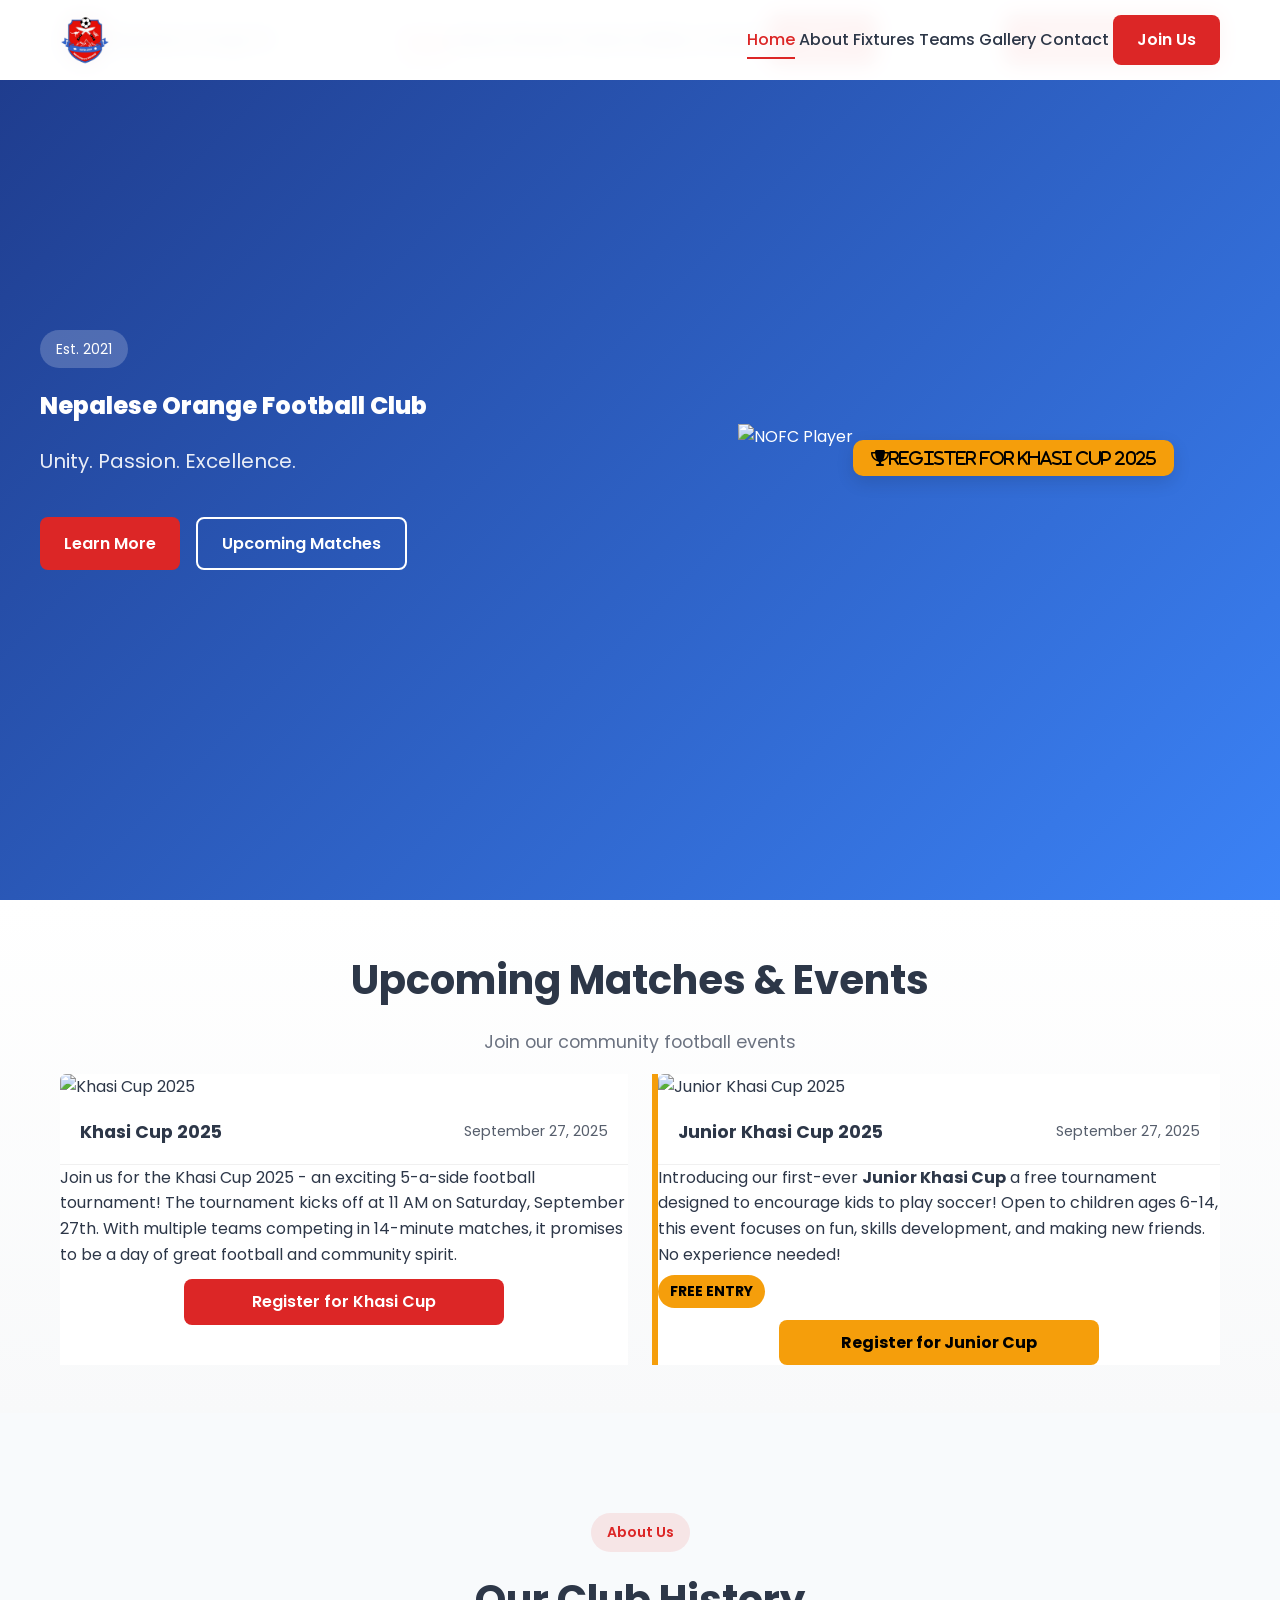
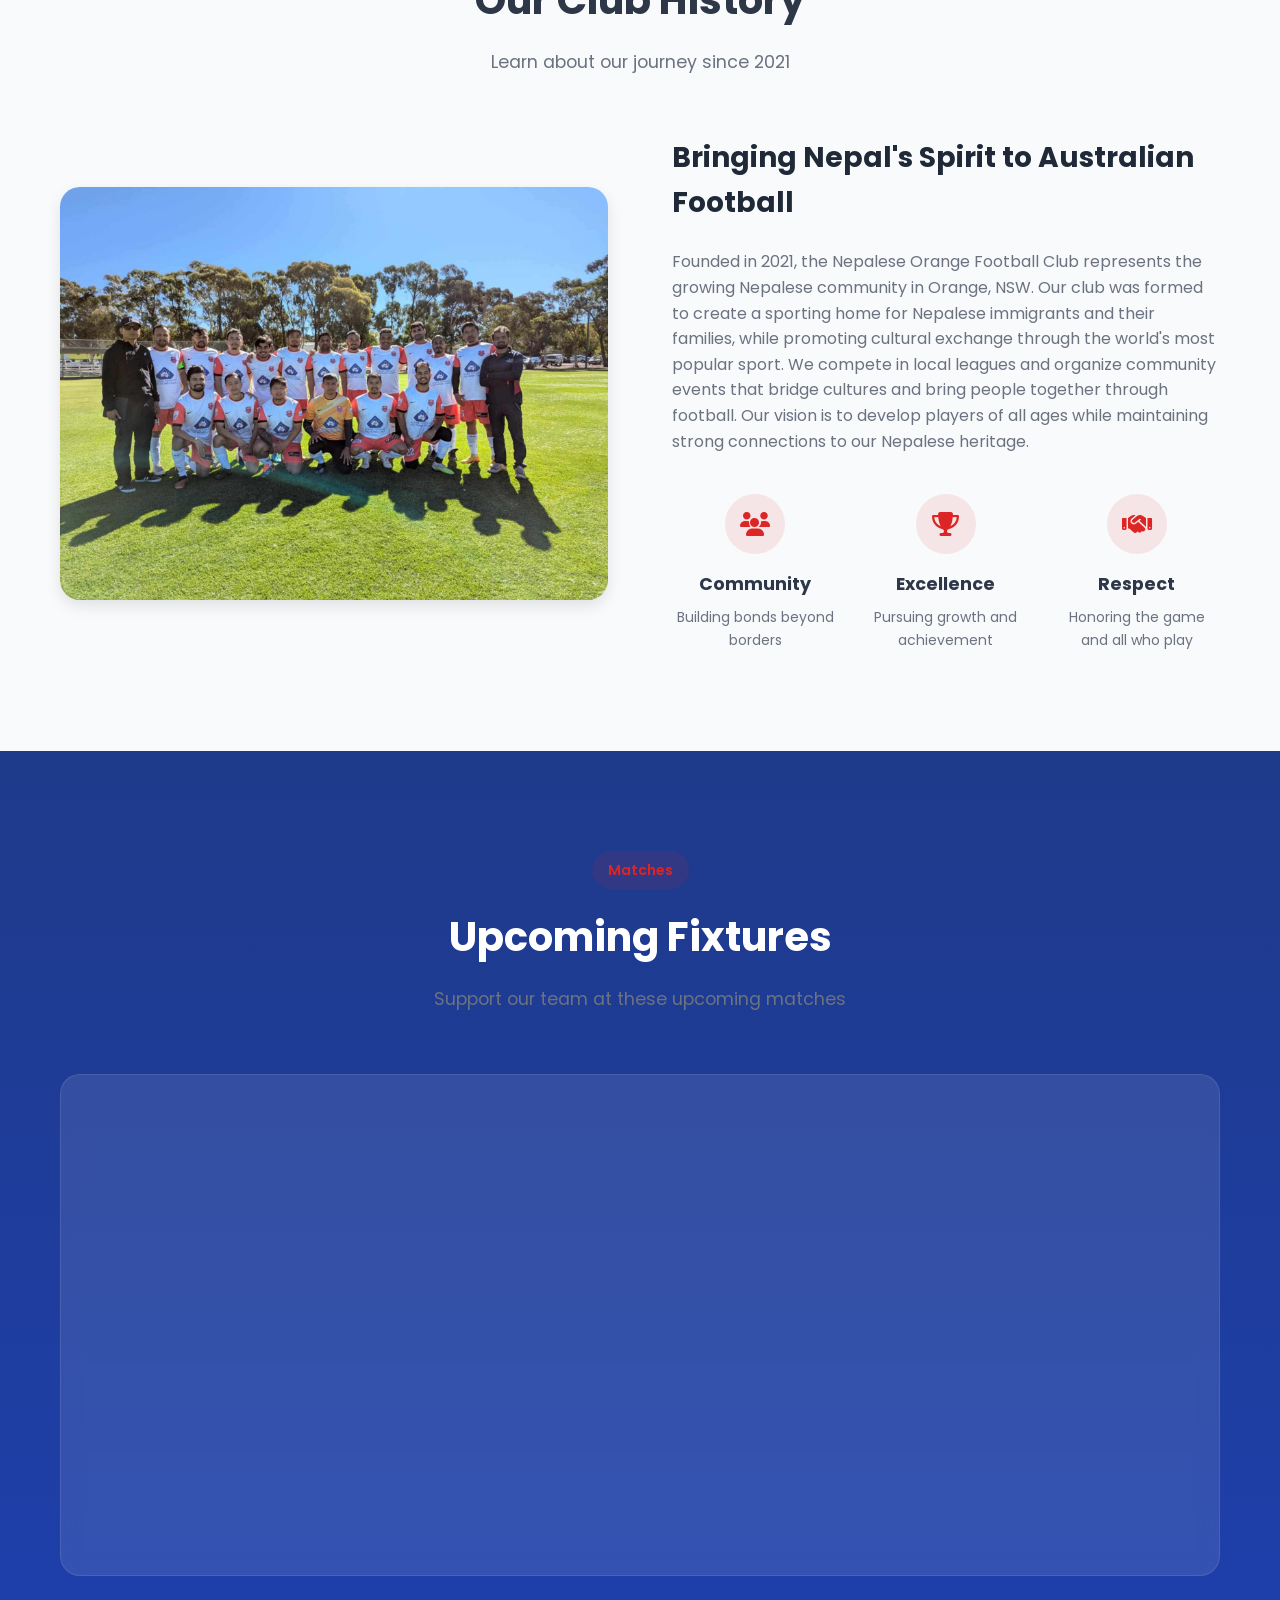
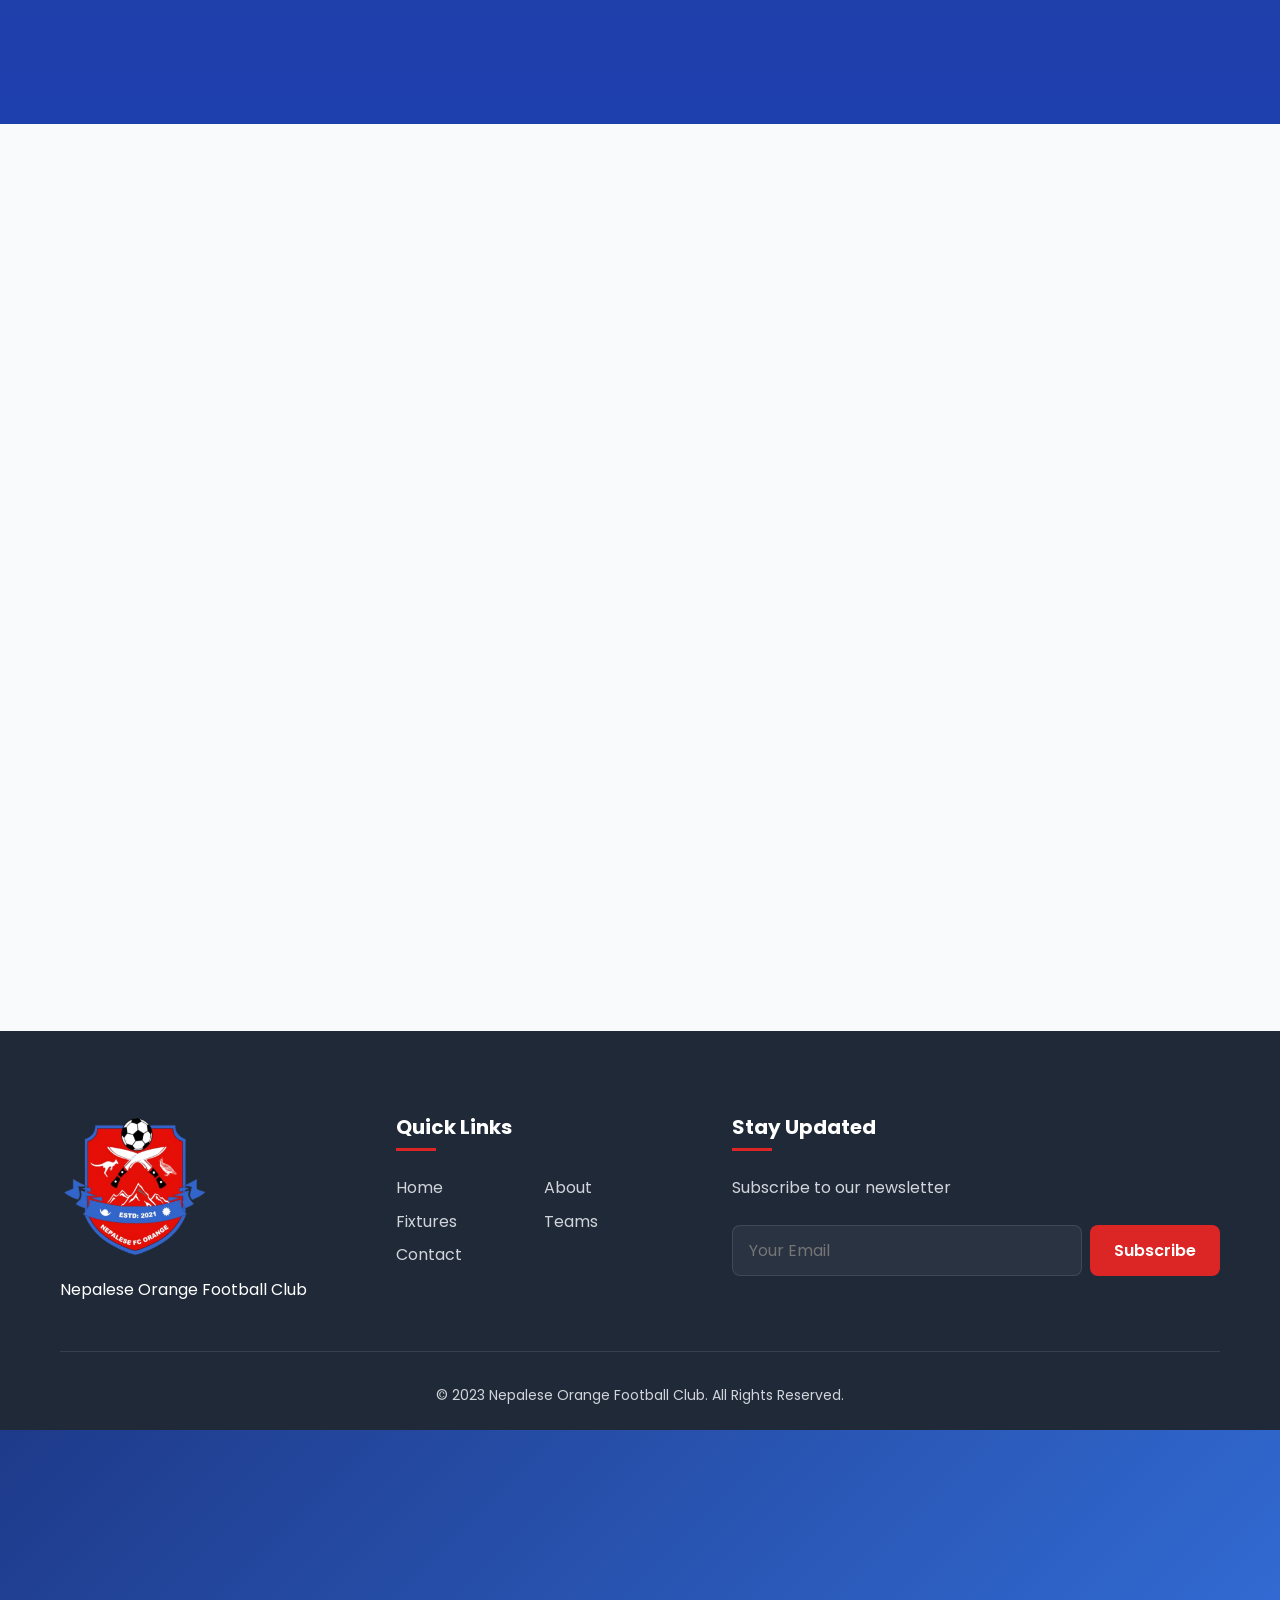
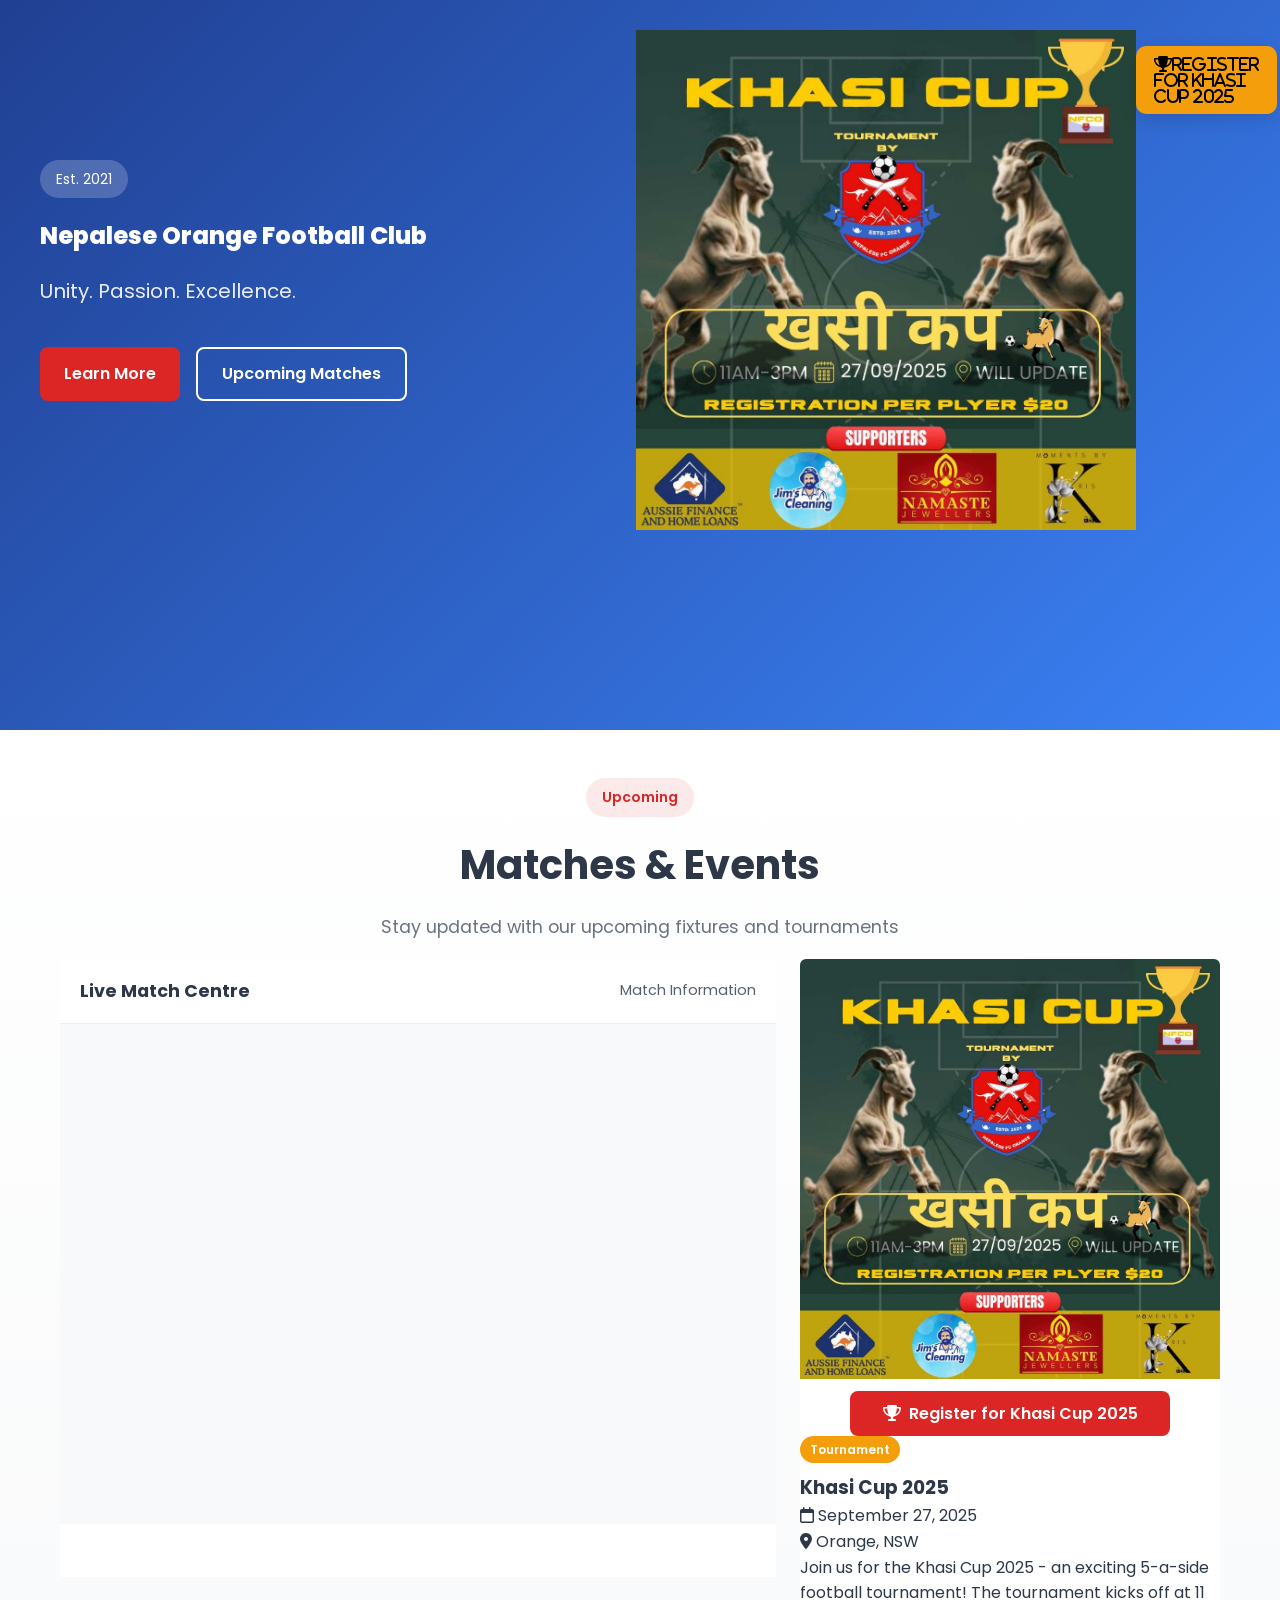
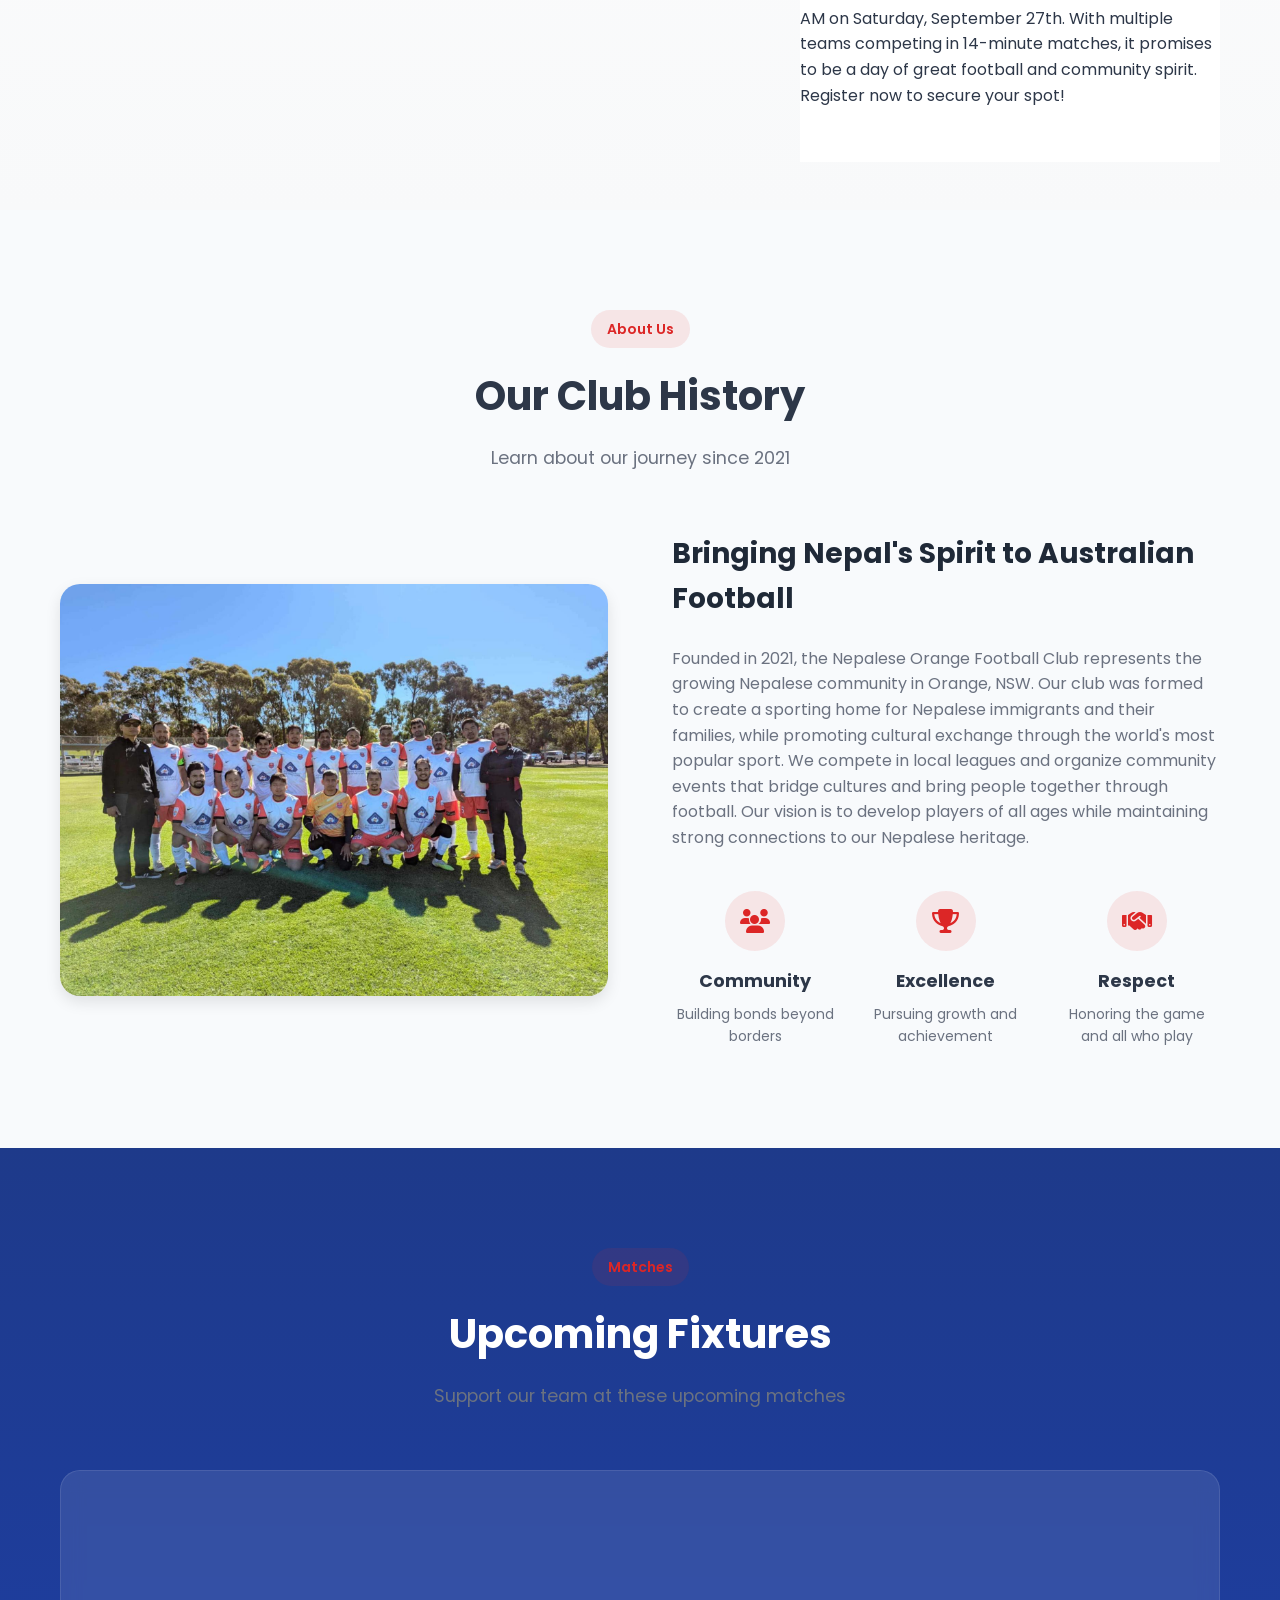
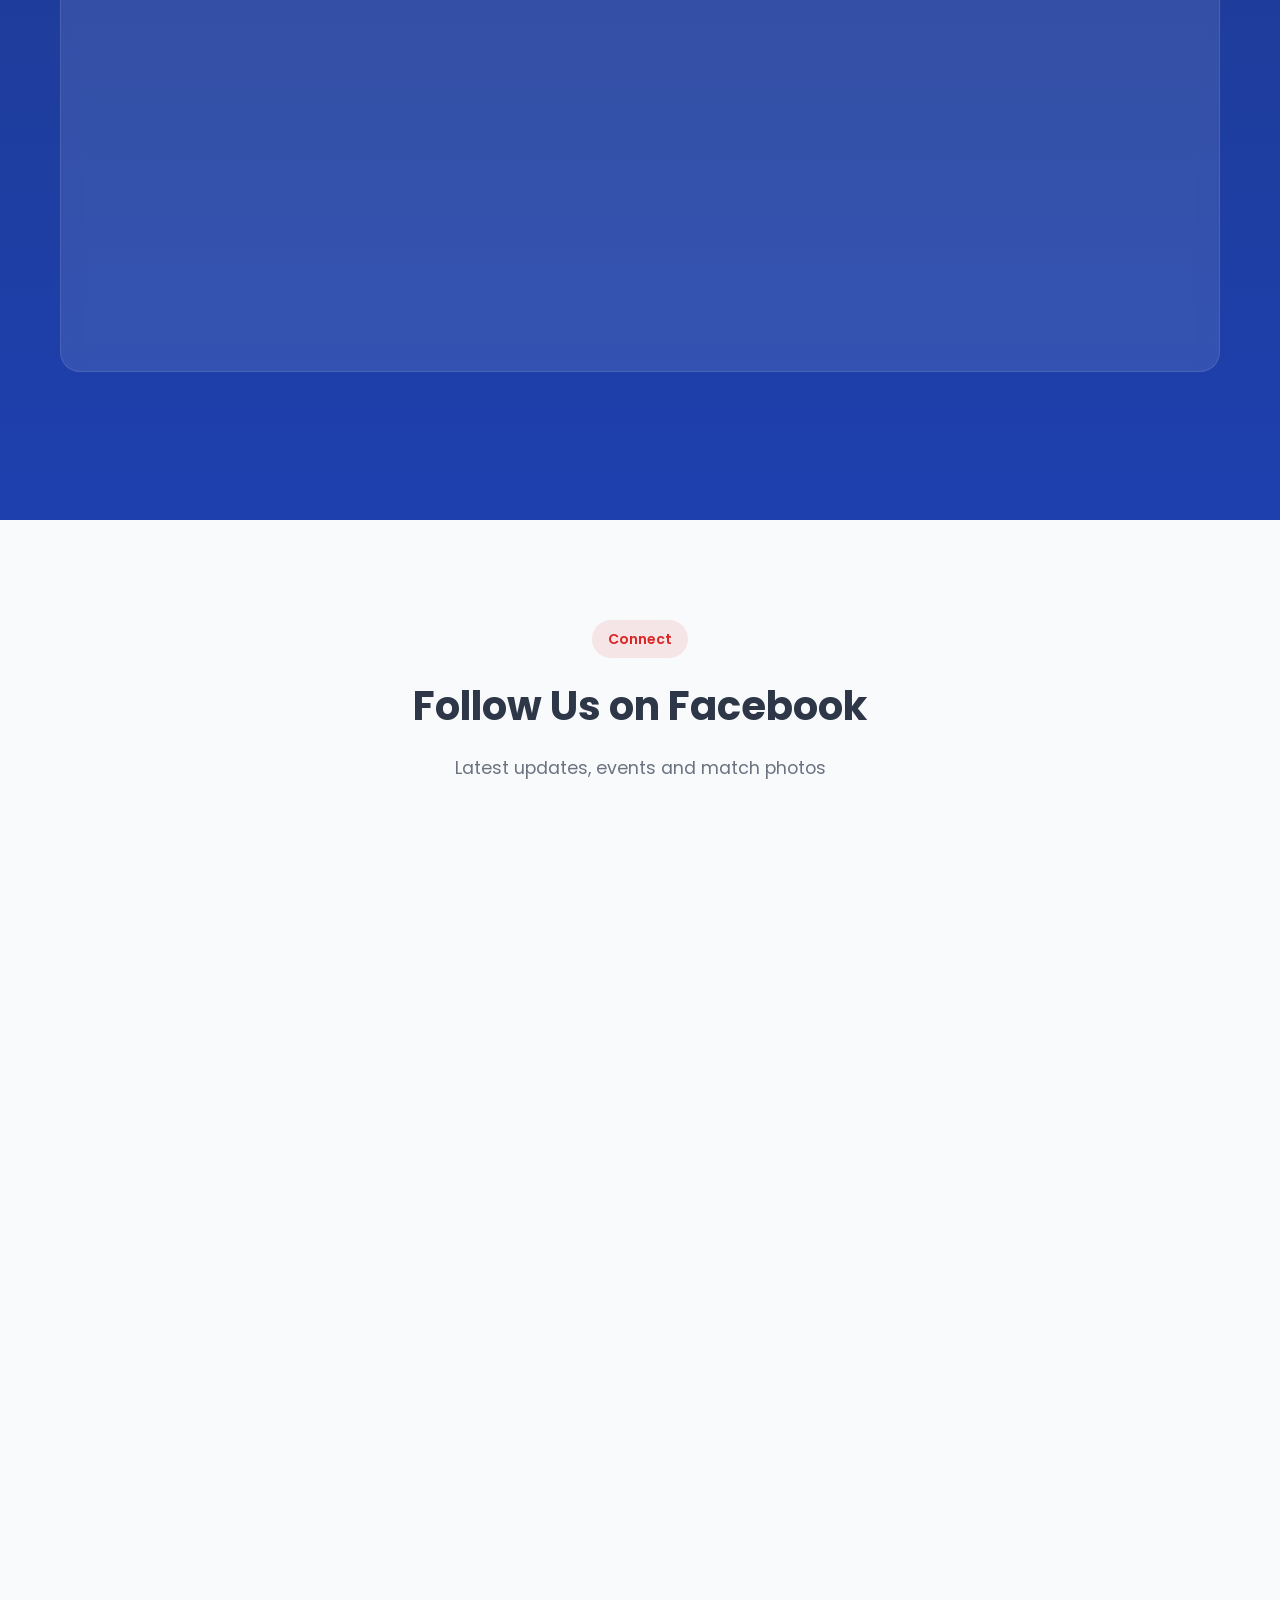
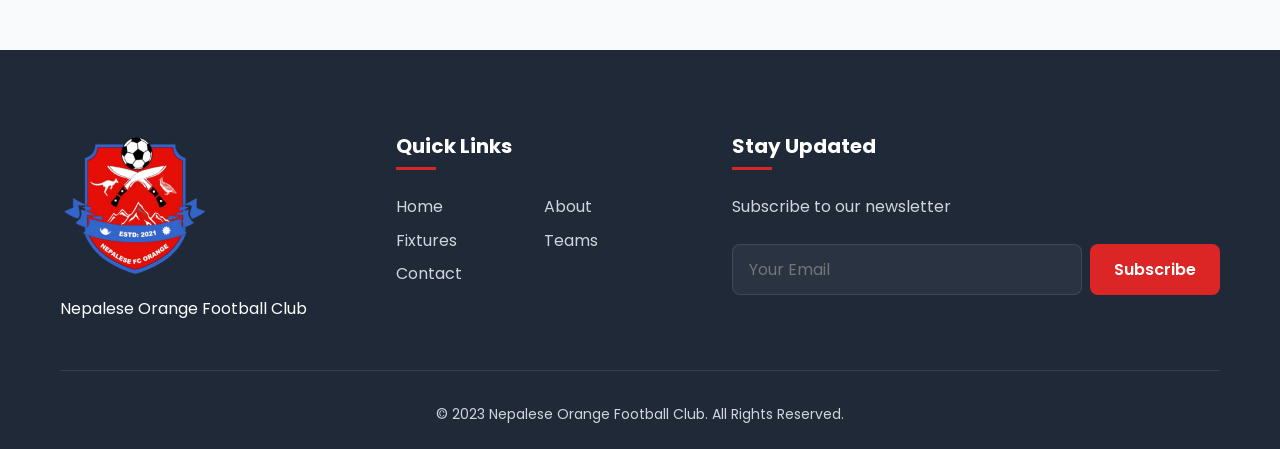
==== commit bfd36db7: "Fix mobile navigation and improve event card layout" ====
--- a/index.html
+++ b/index.html
@@ -1,3 +1,242 @@
+<!DOCTYPE html>
+<html lang="en">
+<head>
+    <meta charset="UTF-8">
+    <meta name="viewport" content="width=device-width, initial-scale=1.0">
+    <title>Nepalese Orange FC | Home</title>
+    <meta name="description" content="Official website of Nepalese Orange Football Club - Orange, NSW">
+    <link rel="icon" href="Image/favicon-16x16.png"> <!-- Fixed path -->
+    <link rel="stylesheet" href="style.css">
+    <script src="script.js" defer></script>
+    <link rel="stylesheet" href="https://cdnjs.cloudflare.com/ajax/libs/font-awesome/6.4.0/css/all.min.css">
+    <link rel="preconnect" href="https://fonts.googleapis.com">
+    <link rel="preconnect" href="https://fonts.gstatic.com" crossorigin>
+    <link href="https://fonts.googleapis.com/css2?family=Poppins:wght@400;500;600;700;800&display=swap" rel="stylesheet">
+</head>
+<body>
+    <!-- Header Section -->
+    <header class="header">
+        <nav class="navbar" id="navbar">
+            <div class="container">
+                <a href="https://www.nepaleseorangefc.com/" class="logo">
+                    <img src="/Image/logo.png" alt="NOFC Logo">
+                    <span class="logo-text">Nepalese Orange FC</span>
+                </a>
+                <div class="nav-menu" id="nav-menu">
+                    <a href="#home" class="nav-link active">Home</a>
+                    <a href="#about" class="nav-link">About</a>
+                    <a href="#fixtures" class="nav-link">Fixtures</a>
+                    <a href="Teams.html" class="nav-link">Teams</a>
+                    <a href="#gallery" class="nav-link">Gallery</a>
+                    <a href="#contact" class="nav-link">Contact</a>
+                    <a href="https://docs.google.com/forms/d/1jD2avZVLiqkymMFcssUaczMKp7VWl7m-t3Kpi1_usRs/edit" class="btn btn-primary">Join Us</a>
+                </div>
+                <div class="hamburger" id="hamburger" tabindex="0" role="button" aria-label="Menu toggle">
+                    <span class="bar"></span>
+                    <span class="bar"></span>
+                    <span class="bar"></span>
+                </div>
+                <a href="https://docs.google.com/forms/d/1jD2avZVLiqkymMFcssUaczMKp7VWl7m-t3Kpi1_usRs/edit" class="btn btn-primary mobile-cta" target="_blank" rel="noopener">Join Khasi Cup 2025</a>
+                <div class="nav-overlay" id="nav-overlay"></div>
+            </div>
+        </nav>
+    </header>
+
+    <main> <!-- Added semantic main -->
+        <!-- Hero Section -->
+        <section id="home" class="hero">
+            <div class="container hero-container">
+                <div class="hero-content">
+                    <div data-animation="fade-in-left">
+                        <span class="hero-badge">Est. 2021</span>
+                        <h1 class="hero-title">Nepalese Orange <span>Football Club</span></h1>
+                        <p class="hero-subtitle">Unity. Passion. Excellence.</p>
+                        <div class="hero-cta">
+                            <a href="#about" class="btn btn-primary">Learn More</a>
+                            <a href="#fixtures" class="btn btn-outline">Upcoming Matches</a>
+                        </div>
+                    </div>
+                </div>
+                <div class="hero-image" data-animation="fade-in-right">
+                    <img src="/Committe image/Updated Khasi.jpg" alt="NOFC Player">
+                    
+                    <!-- Add this button container below the image -->
+                    <div class="hero-cta-button" data-animation="fade-in-up">
+                        <a href="https://docs.google.com/forms/d/1jD2avZVLiqkymMFcssUaczMKp7VWl7m-t3Kpi1_usRs/edit" class="btn btn-primary btn-lg" target="_blank">
+                            <i class="fas fa-trophy">Register for Khasi Cup 2025</i> 
+                        </a>
+                    </div>
+                </div>
+            </div>
+            
+        </section>
+
+        <!-- Next Match Section with Regular and Junior Khasi Cup -->
+        <section id="next-match" class="next-match-section" aria-labelledby="next-match-title">
+            <div class="container">
+                <div class="section-header">
+                    <h2 class="section-title" id="next-match-title">Upcoming Matches & Events</h2>
+                    <p class="section-subtitle">Join our community football events</p>
+                </div>
+                
+                <div class="match-grid khasi-events-grid">
+                    <!-- Regular Khasi Cup Card -->
+                    <div class="card event-card card--elevated">
+                        <div class="event-media">
+                            <img src="/Committe image/Updated Khasi.jpg" alt="Khasi Cup 2025">
+                        </div>
+                        <div class="card-head">
+                            <h3 class="card-title">Khasi Cup 2025</h3>
+                            <span class="match-date">September 27, 2025</span>
+                        </div>
+                        <div class="event-body">
+                            <p>Join us for the Khasi Cup 2025 - an exciting 5-a-side football tournament! The tournament kicks off at 11 AM on Saturday, September 27th. With multiple teams competing in 14-minute matches, it promises to be a day of great football and community spirit.</p>
+                        </div>
+                        <div class="event-media-actions">
+                            <a href="https://docs.google.com/forms/d/1jD2avZVLiqkymMFcssUaczMKp7VWl7m-t3Kpi1_usRs/edit" class="btn btn-primary register-btn">Register for Khasi Cup</a>
+                        </div>
+                    </div>
+                    
+                    <!-- Junior Khasi Cup Card -->
+                    <div class="card event-card card--elevated junior-card">
+                        <div class="event-media">
+                            <img src="/Committe image/Kidskhasi cup .jpg" alt="Junior Khasi Cup 2025">
+                        </div>
+                        <div class="card-head">
+                            <h3 class="card-title">Junior Khasi Cup 2025</h3>
+                            <span class="match-date">September 27, 2025</span>
+                        </div>
+                        <div class="event-body">
+                            <p>Introducing our first-ever <strong>Junior Khasi Cup</strong> a free tournament designed to encourage kids to play soccer! Open to children ages 6-14, this event focuses on fun, skills development, and making new friends. No experience needed!</p>
+                            <div class="free-badge">FREE ENTRY</div>
+                        </div>
+                        <div class="event-media-actions">
+                            <a href="junior-register.html" class="btn btn-accent junior-register-btn">Register for Junior Cup</a>
+                        </div>
+                    </div>
+                </div>
+            </div>
+        </section>
+
+        <!-- About Section -->
+        <section id="about" class="about">
+            <div class="container">
+                <div class="section-header">
+                    <span class="section-badge">About Us</span>
+                    <h2 class="section-title">Our Club History</h2>
+                    <p class="section-subtitle">Learn about our journey since 2021</p>
+                </div>
+                <div class="about-content">
+                    <div class="about-image" data-animation="fade-in-left">
+                        <img src="/Committe image/Players.jpg" alt="NOFC Team">
+                    </div>
+                    <div class="about-text" data-animation="fade-in-right">
+                        <h3>Bringing Nepal's Spirit to Australian Football</h3>
+                        <p>Founded in 2021, the Nepalese Orange Football Club represents the growing Nepalese community in Orange, NSW. Our club was formed to create a sporting home for Nepalese immigrants and their families, while promoting cultural exchange through the world's most popular sport.
+                        We compete in local leagues and organize community events that bridge cultures and bring people together through football. Our vision is to develop players of all ages while maintaining strong connections to our Nepalese heritage.</p>
+                        <div class="values-grid">
+                            <div class="value-item">
+                                <div class="value-icon"><i class="fas fa-users"></i></div>
+                                <h4>Community</h4>
+                                <p>Building bonds beyond borders</p>
+                            </div>
+                            <div class="value-item">
+                                <div class="value-icon"><i class="fas fa-trophy"></i></div>
+                                <h4>Excellence</h4>
+                                <p>Pursuing growth and achievement</p>
+                            </div>
+                            <div class="value-item">
+                                <div class="value-icon"><i class="fas fa-handshake"></i></div>
+                                <h4>Respect</h4>
+                                <p>Honoring the game and all who play</p>
+                            </div>
+                        </div>
+                    </div>
+                </div>
+            </div>
+        </section>
+
+        <!-- Fixtures Section -->
+        <section id="fixtures" class="fixtures">
+            <div class="fixtures-bg"></div>
+            <div class="container">
+                <div class="section-header light">
+                    <span class="section-badge">Matches</span>
+                    <h2 class="section-title">Upcoming Fixtures</h2>
+                    <p class="section-subtitle">Support our team at these upcoming matches</p>
+                </div>
+                <div class="fixtures-wrapper">
+                    <iframe 
+                        src="https://odfa.dribl.com/fixtures?date_range=default&season=RwNlQbDKjr&club=kemAbbRRNB&timezone=Australia%2FSydney"
+                        width="100%" 
+                        height="600" 
+                        frameborder="0"
+                        allowfullscreen="true"
+                        class="fixtures-iframe">
+                    </iframe>
+                </div>
+                
+            </div>
+        </section>
+
+        <!-- Contact section replaced by centered Facebook Page embed -->
+        <section id="contact" class="contact">
+            <iframe
+                title="Nepalese Orange FC Facebook"
+                src="https://www.facebook.com/plugins/page.php?href=https%3A%2F%2Fwww.facebook.com%2Fprofile.php%3Fid%3D100069779285192&tabs=timeline&width=820&height=700&small_header=false&adapt_container_width=true&hide_cover=false&show_facepile=true"
+                width="820"
+                height="700"
+                style="border:none;overflow:hidden" 
+                scrolling="no"
+                frameborder="0"
+                allow="autoplay; clipboard-write; encrypted-media; picture-in-picture; web-share"
+                loading="lazy"></iframe> <!-- Added lazy -->
+        </section>
+    </main>
+
+    <!-- Footer -->
+    <footer class="footer">
+        <div class="container">
+            <div class="footer-content">
+                <div class="footer-logo">
+                    <img src="Image/logo.png" alt="NOFC Logo">
+                    <p>Nepalese Orange Football Club</p>
+                </div>
+                <div class="footer-links">
+                    <h4>Quick Links</h4>
+                    <ul>
+                        <li><a href="#home">Home</a></li>
+                        <li><a href="#about">About</a></li>
+                        <li><a href="#fixtures">Fixtures</a></li>
+                        <li><a href="Teams.html">Teams</a></li>
+                        <li><a href="#contact">Contact</a></li>
+                    </ul>
+                </div>
+                <div class="footer-newsletter">
+                    <h4>Stay Updated</h4>
+                    <p>Subscribe to our newsletter</p>
+                    <form id="newsletterForm">
+                        <input type="email" placeholder="Your Email" required>
+                        <button type="submit" class="btn btn-primary">Subscribe</button>
+                    </form>
+                </div>
+            </div>
+            <div class="footer-bottom">
+                <p>&copy; 2023 Nepalese Orange Football Club. All Rights Reserved.</p>
+            </div>
+        </div>
+    </footer>
+
+    <!-- Back to Top Button -->
+    <a href="#" class="back-to-top" id="backToTop">
+        <i class="fas fa-chevron-up"></i>
+    </a>
+
+    <!-- JavaScript -->
+    <script src="script.js"></script>
+    
+</body>
+</html>
 <!DOCTYPE html>
 <html lang="en">
 <head>
--- a/style.css
+++ b/style.css
@@ -16,12 +16,21 @@
     
     /* Typography */
     --font-primary: 'Poppins', sans-serif;
+<<<<<<< HEAD
+=======
+    --font-size-title: clamp(2rem, 5vw, 3.5rem); /* Fluid typography */
+>>>>>>> fb57c72 (Fix mobile navigation and improve event card layout)
     
     /* Shadows */
     --shadow-sm: 0 4px 6px rgba(0, 0, 0, 0.05);
     --shadow-md: 0 6px 15px rgba(0, 0, 0, 0.1);
     --shadow-lg: 0 10px 25px rgba(0, 0, 0, 0.15);
-    
+<<<<<<< HEAD
+    
+=======
+    --shadow-hover: 0 8px 16px rgba(0,0,0,0.2);
+
+>>>>>>> fb57c72 (Fix mobile navigation and improve event card layout)
     /* Transitions */
     --transition-fast: 0.2s ease;
     --transition-normal: 0.3s ease;
@@ -133,10 +142,63 @@
     transition: var(--transition-normal);
 }
 
+<<<<<<< HEAD
+=======
+.logo-text {
+    display: none;
+    margin-left: 12px;
+    font-weight: 700;
+    color: var(--text-color);
+    font-size: 1rem;
+}
+
+.hamburger {
+    display: none;
+    cursor: pointer;
+    z-index: 1110; /* ensure hamburger sits above overlay/menu */
+}
+
+.hamburger .bar {
+    display: block;
+    width: 25px;
+    height: 3px;
+    margin: 5px auto;
+    background-color: #333;
+    transition: all 0.3s ease-in-out;
+}
+
+.hamburger:focus {
+    outline: 2px solid var(--primary-color);
+}
+
+.nav-overlay {
+    display: none;
+    position: fixed;
+    top: 0;
+    left: 0;
+    right: 0;
+    bottom: 0;
+    background: rgba(0, 0, 0, 0.5);
+    z-index: 1100; /* sits under menu but above page content */
+}
+
+.nav-overlay.active {
+    display: block;
+}
+
+body.menu-open {
+    overflow: hidden;
+}
+
+>>>>>>> fb57c72 (Fix mobile navigation and improve event card layout)
 .nav-menu {
     display: flex;
     align-items: center;
     gap: 2rem;
+<<<<<<< HEAD
+=======
+    z-index: 1101; /* ensure menu appears above header and overlay when opened */
+>>>>>>> fb57c72 (Fix mobile navigation and improve event card layout)
 }
 
 .nav-link {
@@ -177,7 +239,11 @@
     height: 3px;
     margin: 5px auto;
     transition: all 0.3s ease-in-out;
+<<<<<<< HEAD
     background-color: var(--dark);
+=======
+    background-color: #333; /* fallback color for hamburger bars */
+>>>>>>> fb57c72 (Fix mobile navigation and improve event card layout)
 }
 
 /* Buttons */
@@ -271,12 +337,24 @@
 }
 
 .hero-title {
+<<<<<<< HEAD
     font-size: 3.5rem;
     font-weight: 800;
     line-height: 1.2;
     margin-bottom: 1.5rem;
 }
 
+=======
+    font-size: var(--font-size-title);
+    transition: transform 0.3s ease;
+    margin-bottom: 1.5rem;
+}
+
+.hero-title:hover {
+    transform: translateY(-5px);
+}
+
+>>>>>>> fb57c72 (Fix mobile navigation and improve event card layout)
 .hero-title span {
     color: var(--accent-color);
     display: block;
@@ -294,6 +372,7 @@
 }
 
 .hero-image {
+<<<<<<< HEAD
     position: relative;
     display: flex;
     justify-content: center;
@@ -303,6 +382,54 @@
 .hero-image img {
     max-height: 500px;
     object-fit: contain;
+=======
+    /* keep animation but place content in normal flow so button sits under the image */
+    position: relative;
+    display: flex;
+    flex-direction: column; /* ensure image first, button below */
+    align-items: center;
+    animation: fadeInRight 1s ease;
+}
+
+/* place "Register for Khasi Cup" button below the image (not overlapping) */
+.hero-image .hero-cta-button {
+    position: static;
+    margin-top: 16px;
+    z-index: 5;
+    pointer-events: auto;
+    width: auto; /* default width on desktop */
+}
+
+.hero-image .hero-cta-button .btn {
+    background: var(--accent-color);
+    color: #000;
+    padding: 10px 18px;
+    border-radius: 10px;
+    box-shadow: 0 6px 18px rgba(0,0,0,0.12);
+    border: none;
+    font-weight: 700;
+    display: inline-flex;
+    align-items: center;
+    gap: 8px;
+}
+
+/* responsive: on small screens make the button full-width under the image */
+@media (max-width: 768px) {
+    .hero-image {
+        width: 100%;
+    }
+    .hero-image .hero-cta-button {
+        margin-top: 12px;
+        width: calc(100% - 32px); /* keep some horizontal padding */
+    }
+    .hero-image .hero-cta-button .btn {
+        width: 100%;
+        justify-content: center;
+        padding: 12px 16px;
+        font-size: 1rem;
+        border-radius: 8px;
+    }
+>>>>>>> fb57c72 (Fix mobile navigation and improve event card layout)
 }
 
 .hero-card {
@@ -1142,7 +1269,11 @@
 
 .event-media img {
     width: 100%;
+<<<<<<< HEAD
     height: 220px;
+=======
+    height: 280px;
+>>>>>>> fb57c72 (Fix mobile navigation and improve event card layout)
     object-fit: cover;
     display: block;
     border-radius: 6px 6px 0 0;
@@ -1163,6 +1294,7 @@
     display: inline-flex;
     align-items: center;
     gap: 8px;
+<<<<<<< HEAD
     font-weight: 700;
 }
 
@@ -1171,11 +1303,69 @@
     .event-media img {
         height: 200px;
     }
+=======
+}
+
+/* Updated Match Grid for two events */
+.khasi-events-grid {
+    display: grid;
+    grid-template-columns: 1fr 1fr;
+    gap: 24px;
+    align-items: start;
+}
+
+/* Junior Khasi Cup specific styling */
+.junior-card {
+    border-left: 6px solid var(--accent-color);
+}
+
+.junior-register-btn {
+    background: var(--accent-color);
+    color: #000;
+    font-weight: 700;
+    width: 100%;
+    max-width: 320px;
+    justify-content: center;
+    margin: 0 auto;
+    padding: 10px 14px;
+    border-radius: 8px;
+    display: inline-flex;
+    align-items: center;
+    gap: 8px;
+}
+
+.junior-register-btn:hover {
+    background: #e88e03;
+    transform: translateY(-3px);
+    box-shadow: 0 10px 15px rgba(245, 158, 11, 0.2);
+}
+
+.free-badge {
+    display: inline-block;
+    background: var(--accent-color);
+    color: #000;
+    font-weight: 700;
+    padding: 5px 12px;
+    border-radius: 50px;
+    margin-top: 8px;
+    font-size: 0.875rem;
+}
+
+/* Make responsive for mobile */
+@media (max-width: 768px) {
+    .khasi-events-grid {
+        grid-template-columns: 1fr;
+        gap: 32px;
+    }
+    
+    .junior-register-btn, 
+>>>>>>> fb57c72 (Fix mobile navigation and improve event card layout)
     .register-btn {
         max-width: 100%;
     }
 }
 
+<<<<<<< HEAD
 @media (max-width: 576px) {
     .event-media img {
         height: 160px;
@@ -1235,6 +1425,83 @@
 .next-match-section .section-header {
     text-align: center;
     margin-bottom: 18px;
+=======
+/* Full-width image adjustments */
+
+/* Base image rule to ensure all images can expand fully */
+img {
+    max-width: 100%;
+    height: auto;
+    display: block;
+}
+
+/* Hero images - full width with maintain aspect ratio */
+.hero-image img {
+    width: 100%;
+    height: auto;
+    max-height: none;
+    object-fit: cover;
+    border-radius: 8px;
+}
+
+/* Event card images - full width and consistent height */
+.event-media img {
+    width: 100%;
+    height: 280px;
+    object-fit: cover;
+    display: block;
+    border-radius: 6px 6px 0 0;
+}
+
+/* Team member photos - full width with consistent height */
+.member-photo img {
+    width: 100%;
+    height: 100%;
+    object-fit: cover;
+}
+
+/* Gallery items - full bleed images */
+.gallery-item {
+    height: auto;
+    aspect-ratio: 16/9;
+}
+
+.gallery-item img {
+    width: 100%;
+    height: 100%;
+    object-fit: cover;
+}
+
+/* News images - full width with consistent height */
+.news-image img {
+    width: 100%;
+    height: 100%;
+    object-fit: cover;
+}
+
+/* Make images in card layouts fill their containers */
+.card img {
+    width: 100%;
+    display: block;
+}
+
+/* Ensure background images cover their containers */
+[style*="background-image"] {
+    background-size: cover;
+    background-position: center;
+}
+
+/* Responsive adjustments */
+@media (max-width: 768px) {
+    .hero-image img {
+        max-height: none;
+        height: auto;
+    }
+    
+    .event-media img {
+        height: 220px;
+    }
+>>>>>>> fb57c72 (Fix mobile navigation and improve event card layout)
 }
 
 /* Animations */
@@ -1297,8 +1564,45 @@
 @media screen and (max-width: 768px) {
     /* Mobile Navigation - Consolidated */
     .hamburger {
+<<<<<<< HEAD
         display: block;
         cursor: pointer;
+=======
+        display: flex;
+        flex-direction: column;
+        justify-content: space-between;
+        height: 24px;
+        cursor: pointer;
+    background: transparent !important;
+    position: relative;
+    }
+
+    /* Show logo text on mobile */
+    .logo-text {
+        display: inline-block;
+        color: var(--text-color);
+        font-size: 1rem;
+    }
+
+    /* make space between logo and hamburger */
+    .navbar .container {
+        gap: 12px;
+    }
+
+    /* Mobile CTA in navbar (right side) */
+    .mobile-cta {
+        display: inline-block;
+        position: absolute;
+        right: 16px;
+        top: calc(var(--header-height) / 2 - 18px);
+        padding: 8px 12px;
+        font-size: 0.9rem;
+        z-index: 1115;
+    }
+    /* hide on desktop */
+    @media screen and (min-width: 769px) {
+        .mobile-cta { display: none; }
+>>>>>>> fb57c72 (Fix mobile navigation and improve event card layout)
     }
     
     .hamburger.active .bar:nth-child(2) {
@@ -1319,18 +1623,43 @@
         left: -100%;
         top: var(--header-height);
         flex-direction: column;
+<<<<<<< HEAD
         background-color: var(--white);
         width: 100%;
         box-shadow: var(--shadow-md);
         transition: 0.3s;
         padding: 2rem 0;
         z-index: 999;
+=======
+        align-items: flex-start;
+        background-color: var(--white);
+        width: 100%;
+        height: calc(100vh - var(--header-height));
+        box-shadow: var(--shadow-md);
+    transition: left 0.3s ease-in-out;
+    padding: 2rem;
+    z-index: 1102; /* ensure menu sits above overlay */
+        overflow-y: auto;
+>>>>>>> fb57c72 (Fix mobile navigation and improve event card layout)
     }
     
     .nav-menu.active {
         left: 0;
     }
     
+<<<<<<< HEAD
+=======
+    .nav-menu .nav-link {
+        width: 100%;
+        margin: 10px 0;
+        font-size: 1.2rem;
+    }
+
+    /* Debug helpers: force visible hamburger and menu in desktop while debugging */
+    body.debug-force-mobile .hamburger { display: flex !important; }
+    body.debug-force-mobile .nav-menu { left: 0 !important; z-index: 1200 !important; }
+    
+>>>>>>> fb57c72 (Fix mobile navigation and improve event card layout)
     /* Header Positioning */
     .header {
         position: fixed;
@@ -1669,4 +1998,119 @@
     .contact-center-inner iframe {
         height: 520px;
     }
+<<<<<<< HEAD
+=======
+}
+
+/* Updated Event Cards - image fully visible, details placed below image */
+.event-card {
+    position: relative;
+    overflow: hidden;
+    height: auto;
+    min-height: auto;
+    display: block;
+    border-radius: 8px;
+    box-shadow: 0 4px 12px rgba(0,0,0,0.06);
+    background: #fff;
+}
+
+.event-media {
+    width: 100%;
+    height: auto;
+    display: block;
+}
+
+.event-media img {
+    width: 100%;
+    height: auto;
+    object-fit: contain; /* show full image without cropping */
+    display: block;
+    border-radius: 8px 8px 0 0;
+}
+
+/* Remove overlay so image is fully visible. If needed, re-enable a subtle gradient below text only. */
+.event-media::after {
+    display: none;
+    content: none;
+}
+
+/* Place header (title/date) as a normal block below the image */
+.card-head {
+    position: static;
+    width: 100%;
+    padding: 14px 18px;
+    border-bottom: 1px solid rgba(0,0,0,0.06);
+    display: flex;
+    justify-content: space-between;
+    align-items: center;
+    background: transparent;
+    z-index: auto;
+}
+
+.card-title {
+    color: var(--dark);
+    font-size: 1.1rem;
+    font-weight: 700;
+    margin: 0;
+}
+
+.match-date {
+    color: var(--gray);
+    font-size: 0.9rem;
+}
+
+.event-body {
+    position: static;
+    padding: 12px 18px 18px;
+    color: var(--dark);
+}
+
+.event-body p {
+    font-size: 0.95rem;
+    margin: 0 0 8px 0;
+    color: var(--dark);
+}
+
+.event-body .free-badge {
+    display: inline-block;
+    background: var(--accent-color);
+    color: #000;
+    font-weight: 700;
+    padding: 5px 12px;
+    border-radius: 50px;
+    font-size: 0.875rem;
+}
+
+.event-media-actions {
+    position: static;
+    padding: 0 18px 18px;
+    text-align: left;
+}
+
+.register-btn, .junior-register-btn {
+    width: auto;
+    padding: 10px 18px;
+}
+
+/* Mobile adjustments */
+@media (max-width: 768px) {
+    .event-card {
+        min-height: auto;
+    }
+
+    .card-title {
+        font-size: 1.15rem;
+    }
+
+    .event-media img {
+        max-height: 360px;
+        object-fit: contain;
+    }
+}
+
+@media (max-width: 576px) {
+    .event-card {
+        min-height: auto;
+    }
+>>>>>>> fb57c72 (Fix mobile navigation and improve event card layout)
 }
--- a/style.css
+++ b/style.css
@@ -16,12 +16,21 @@
     
     /* Typography */
     --font-primary: 'Poppins', sans-serif;
+<<<<<<< HEAD
+=======
+    --font-size-title: clamp(2rem, 5vw, 3.5rem); /* Fluid typography */
+>>>>>>> fb57c72 (Fix mobile navigation and improve event card layout)
     
     /* Shadows */
     --shadow-sm: 0 4px 6px rgba(0, 0, 0, 0.05);
     --shadow-md: 0 6px 15px rgba(0, 0, 0, 0.1);
     --shadow-lg: 0 10px 25px rgba(0, 0, 0, 0.15);
-    
+<<<<<<< HEAD
+    
+=======
+    --shadow-hover: 0 8px 16px rgba(0,0,0,0.2);
+
+>>>>>>> fb57c72 (Fix mobile navigation and improve event card layout)
     /* Transitions */
     --transition-fast: 0.2s ease;
     --transition-normal: 0.3s ease;
@@ -133,10 +142,63 @@
     transition: var(--transition-normal);
 }
 
+<<<<<<< HEAD
+=======
+.logo-text {
+    display: none;
+    margin-left: 12px;
+    font-weight: 700;
+    color: var(--text-color);
+    font-size: 1rem;
+}
+
+.hamburger {
+    display: none;
+    cursor: pointer;
+    z-index: 1110; /* ensure hamburger sits above overlay/menu */
+}
+
+.hamburger .bar {
+    display: block;
+    width: 25px;
+    height: 3px;
+    margin: 5px auto;
+    background-color: #333;
+    transition: all 0.3s ease-in-out;
+}
+
+.hamburger:focus {
+    outline: 2px solid var(--primary-color);
+}
+
+.nav-overlay {
+    display: none;
+    position: fixed;
+    top: 0;
+    left: 0;
+    right: 0;
+    bottom: 0;
+    background: rgba(0, 0, 0, 0.5);
+    z-index: 1100; /* sits under menu but above page content */
+}
+
+.nav-overlay.active {
+    display: block;
+}
+
+body.menu-open {
+    overflow: hidden;
+}
+
+>>>>>>> fb57c72 (Fix mobile navigation and improve event card layout)
 .nav-menu {
     display: flex;
     align-items: center;
     gap: 2rem;
+<<<<<<< HEAD
+=======
+    z-index: 1101; /* ensure menu appears above header and overlay when opened */
+>>>>>>> fb57c72 (Fix mobile navigation and improve event card layout)
 }
 
 .nav-link {
@@ -177,7 +239,11 @@
     height: 3px;
     margin: 5px auto;
     transition: all 0.3s ease-in-out;
+<<<<<<< HEAD
     background-color: var(--dark);
+=======
+    background-color: #333; /* fallback color for hamburger bars */
+>>>>>>> fb57c72 (Fix mobile navigation and improve event card layout)
 }
 
 /* Buttons */
@@ -271,12 +337,24 @@
 }
 
 .hero-title {
+<<<<<<< HEAD
     font-size: 3.5rem;
     font-weight: 800;
     line-height: 1.2;
     margin-bottom: 1.5rem;
 }
 
+=======
+    font-size: var(--font-size-title);
+    transition: transform 0.3s ease;
+    margin-bottom: 1.5rem;
+}
+
+.hero-title:hover {
+    transform: translateY(-5px);
+}
+
+>>>>>>> fb57c72 (Fix mobile navigation and improve event card layout)
 .hero-title span {
     color: var(--accent-color);
     display: block;
@@ -294,6 +372,7 @@
 }
 
 .hero-image {
+<<<<<<< HEAD
     position: relative;
     display: flex;
     justify-content: center;
@@ -303,6 +382,54 @@
 .hero-image img {
     max-height: 500px;
     object-fit: contain;
+=======
+    /* keep animation but place content in normal flow so button sits under the image */
+    position: relative;
+    display: flex;
+    flex-direction: column; /* ensure image first, button below */
+    align-items: center;
+    animation: fadeInRight 1s ease;
+}
+
+/* place "Register for Khasi Cup" button below the image (not overlapping) */
+.hero-image .hero-cta-button {
+    position: static;
+    margin-top: 16px;
+    z-index: 5;
+    pointer-events: auto;
+    width: auto; /* default width on desktop */
+}
+
+.hero-image .hero-cta-button .btn {
+    background: var(--accent-color);
+    color: #000;
+    padding: 10px 18px;
+    border-radius: 10px;
+    box-shadow: 0 6px 18px rgba(0,0,0,0.12);
+    border: none;
+    font-weight: 700;
+    display: inline-flex;
+    align-items: center;
+    gap: 8px;
+}
+
+/* responsive: on small screens make the button full-width under the image */
+@media (max-width: 768px) {
+    .hero-image {
+        width: 100%;
+    }
+    .hero-image .hero-cta-button {
+        margin-top: 12px;
+        width: calc(100% - 32px); /* keep some horizontal padding */
+    }
+    .hero-image .hero-cta-button .btn {
+        width: 100%;
+        justify-content: center;
+        padding: 12px 16px;
+        font-size: 1rem;
+        border-radius: 8px;
+    }
+>>>>>>> fb57c72 (Fix mobile navigation and improve event card layout)
 }
 
 .hero-card {
@@ -1142,7 +1269,11 @@
 
 .event-media img {
     width: 100%;
+<<<<<<< HEAD
     height: 220px;
+=======
+    height: 280px;
+>>>>>>> fb57c72 (Fix mobile navigation and improve event card layout)
     object-fit: cover;
     display: block;
     border-radius: 6px 6px 0 0;
@@ -1163,6 +1294,7 @@
     display: inline-flex;
     align-items: center;
     gap: 8px;
+<<<<<<< HEAD
     font-weight: 700;
 }
 
@@ -1171,11 +1303,69 @@
     .event-media img {
         height: 200px;
     }
+=======
+}
+
+/* Updated Match Grid for two events */
+.khasi-events-grid {
+    display: grid;
+    grid-template-columns: 1fr 1fr;
+    gap: 24px;
+    align-items: start;
+}
+
+/* Junior Khasi Cup specific styling */
+.junior-card {
+    border-left: 6px solid var(--accent-color);
+}
+
+.junior-register-btn {
+    background: var(--accent-color);
+    color: #000;
+    font-weight: 700;
+    width: 100%;
+    max-width: 320px;
+    justify-content: center;
+    margin: 0 auto;
+    padding: 10px 14px;
+    border-radius: 8px;
+    display: inline-flex;
+    align-items: center;
+    gap: 8px;
+}
+
+.junior-register-btn:hover {
+    background: #e88e03;
+    transform: translateY(-3px);
+    box-shadow: 0 10px 15px rgba(245, 158, 11, 0.2);
+}
+
+.free-badge {
+    display: inline-block;
+    background: var(--accent-color);
+    color: #000;
+    font-weight: 700;
+    padding: 5px 12px;
+    border-radius: 50px;
+    margin-top: 8px;
+    font-size: 0.875rem;
+}
+
+/* Make responsive for mobile */
+@media (max-width: 768px) {
+    .khasi-events-grid {
+        grid-template-columns: 1fr;
+        gap: 32px;
+    }
+    
+    .junior-register-btn, 
+>>>>>>> fb57c72 (Fix mobile navigation and improve event card layout)
     .register-btn {
         max-width: 100%;
     }
 }
 
+<<<<<<< HEAD
 @media (max-width: 576px) {
     .event-media img {
         height: 160px;
@@ -1235,6 +1425,83 @@
 .next-match-section .section-header {
     text-align: center;
     margin-bottom: 18px;
+=======
+/* Full-width image adjustments */
+
+/* Base image rule to ensure all images can expand fully */
+img {
+    max-width: 100%;
+    height: auto;
+    display: block;
+}
+
+/* Hero images - full width with maintain aspect ratio */
+.hero-image img {
+    width: 100%;
+    height: auto;
+    max-height: none;
+    object-fit: cover;
+    border-radius: 8px;
+}
+
+/* Event card images - full width and consistent height */
+.event-media img {
+    width: 100%;
+    height: 280px;
+    object-fit: cover;
+    display: block;
+    border-radius: 6px 6px 0 0;
+}
+
+/* Team member photos - full width with consistent height */
+.member-photo img {
+    width: 100%;
+    height: 100%;
+    object-fit: cover;
+}
+
+/* Gallery items - full bleed images */
+.gallery-item {
+    height: auto;
+    aspect-ratio: 16/9;
+}
+
+.gallery-item img {
+    width: 100%;
+    height: 100%;
+    object-fit: cover;
+}
+
+/* News images - full width with consistent height */
+.news-image img {
+    width: 100%;
+    height: 100%;
+    object-fit: cover;
+}
+
+/* Make images in card layouts fill their containers */
+.card img {
+    width: 100%;
+    display: block;
+}
+
+/* Ensure background images cover their containers */
+[style*="background-image"] {
+    background-size: cover;
+    background-position: center;
+}
+
+/* Responsive adjustments */
+@media (max-width: 768px) {
+    .hero-image img {
+        max-height: none;
+        height: auto;
+    }
+    
+    .event-media img {
+        height: 220px;
+    }
+>>>>>>> fb57c72 (Fix mobile navigation and improve event card layout)
 }
 
 /* Animations */
@@ -1297,8 +1564,45 @@
 @media screen and (max-width: 768px) {
     /* Mobile Navigation - Consolidated */
     .hamburger {
+<<<<<<< HEAD
         display: block;
         cursor: pointer;
+=======
+        display: flex;
+        flex-direction: column;
+        justify-content: space-between;
+        height: 24px;
+        cursor: pointer;
+    background: transparent !important;
+    position: relative;
+    }
+
+    /* Show logo text on mobile */
+    .logo-text {
+        display: inline-block;
+        color: var(--text-color);
+        font-size: 1rem;
+    }
+
+    /* make space between logo and hamburger */
+    .navbar .container {
+        gap: 12px;
+    }
+
+    /* Mobile CTA in navbar (right side) */
+    .mobile-cta {
+        display: inline-block;
+        position: absolute;
+        right: 16px;
+        top: calc(var(--header-height) / 2 - 18px);
+        padding: 8px 12px;
+        font-size: 0.9rem;
+        z-index: 1115;
+    }
+    /* hide on desktop */
+    @media screen and (min-width: 769px) {
+        .mobile-cta { display: none; }
+>>>>>>> fb57c72 (Fix mobile navigation and improve event card layout)
     }
     
     .hamburger.active .bar:nth-child(2) {
@@ -1319,18 +1623,43 @@
         left: -100%;
         top: var(--header-height);
         flex-direction: column;
+<<<<<<< HEAD
         background-color: var(--white);
         width: 100%;
         box-shadow: var(--shadow-md);
         transition: 0.3s;
         padding: 2rem 0;
         z-index: 999;
+=======
+        align-items: flex-start;
+        background-color: var(--white);
+        width: 100%;
+        height: calc(100vh - var(--header-height));
+        box-shadow: var(--shadow-md);
+    transition: left 0.3s ease-in-out;
+    padding: 2rem;
+    z-index: 1102; /* ensure menu sits above overlay */
+        overflow-y: auto;
+>>>>>>> fb57c72 (Fix mobile navigation and improve event card layout)
     }
     
     .nav-menu.active {
         left: 0;
     }
     
+<<<<<<< HEAD
+=======
+    .nav-menu .nav-link {
+        width: 100%;
+        margin: 10px 0;
+        font-size: 1.2rem;
+    }
+
+    /* Debug helpers: force visible hamburger and menu in desktop while debugging */
+    body.debug-force-mobile .hamburger { display: flex !important; }
+    body.debug-force-mobile .nav-menu { left: 0 !important; z-index: 1200 !important; }
+    
+>>>>>>> fb57c72 (Fix mobile navigation and improve event card layout)
     /* Header Positioning */
     .header {
         position: fixed;
@@ -1669,4 +1998,119 @@
     .contact-center-inner iframe {
         height: 520px;
     }
+<<<<<<< HEAD
+=======
+}
+
+/* Updated Event Cards - image fully visible, details placed below image */
+.event-card {
+    position: relative;
+    overflow: hidden;
+    height: auto;
+    min-height: auto;
+    display: block;
+    border-radius: 8px;
+    box-shadow: 0 4px 12px rgba(0,0,0,0.06);
+    background: #fff;
+}
+
+.event-media {
+    width: 100%;
+    height: auto;
+    display: block;
+}
+
+.event-media img {
+    width: 100%;
+    height: auto;
+    object-fit: contain; /* show full image without cropping */
+    display: block;
+    border-radius: 8px 8px 0 0;
+}
+
+/* Remove overlay so image is fully visible. If needed, re-enable a subtle gradient below text only. */
+.event-media::after {
+    display: none;
+    content: none;
+}
+
+/* Place header (title/date) as a normal block below the image */
+.card-head {
+    position: static;
+    width: 100%;
+    padding: 14px 18px;
+    border-bottom: 1px solid rgba(0,0,0,0.06);
+    display: flex;
+    justify-content: space-between;
+    align-items: center;
+    background: transparent;
+    z-index: auto;
+}
+
+.card-title {
+    color: var(--dark);
+    font-size: 1.1rem;
+    font-weight: 700;
+    margin: 0;
+}
+
+.match-date {
+    color: var(--gray);
+    font-size: 0.9rem;
+}
+
+.event-body {
+    position: static;
+    padding: 12px 18px 18px;
+    color: var(--dark);
+}
+
+.event-body p {
+    font-size: 0.95rem;
+    margin: 0 0 8px 0;
+    color: var(--dark);
+}
+
+.event-body .free-badge {
+    display: inline-block;
+    background: var(--accent-color);
+    color: #000;
+    font-weight: 700;
+    padding: 5px 12px;
+    border-radius: 50px;
+    font-size: 0.875rem;
+}
+
+.event-media-actions {
+    position: static;
+    padding: 0 18px 18px;
+    text-align: left;
+}
+
+.register-btn, .junior-register-btn {
+    width: auto;
+    padding: 10px 18px;
+}
+
+/* Mobile adjustments */
+@media (max-width: 768px) {
+    .event-card {
+        min-height: auto;
+    }
+
+    .card-title {
+        font-size: 1.15rem;
+    }
+
+    .event-media img {
+        max-height: 360px;
+        object-fit: contain;
+    }
+}
+
+@media (max-width: 576px) {
+    .event-card {
+        min-height: auto;
+    }
+>>>>>>> fb57c72 (Fix mobile navigation and improve event card layout)
 }
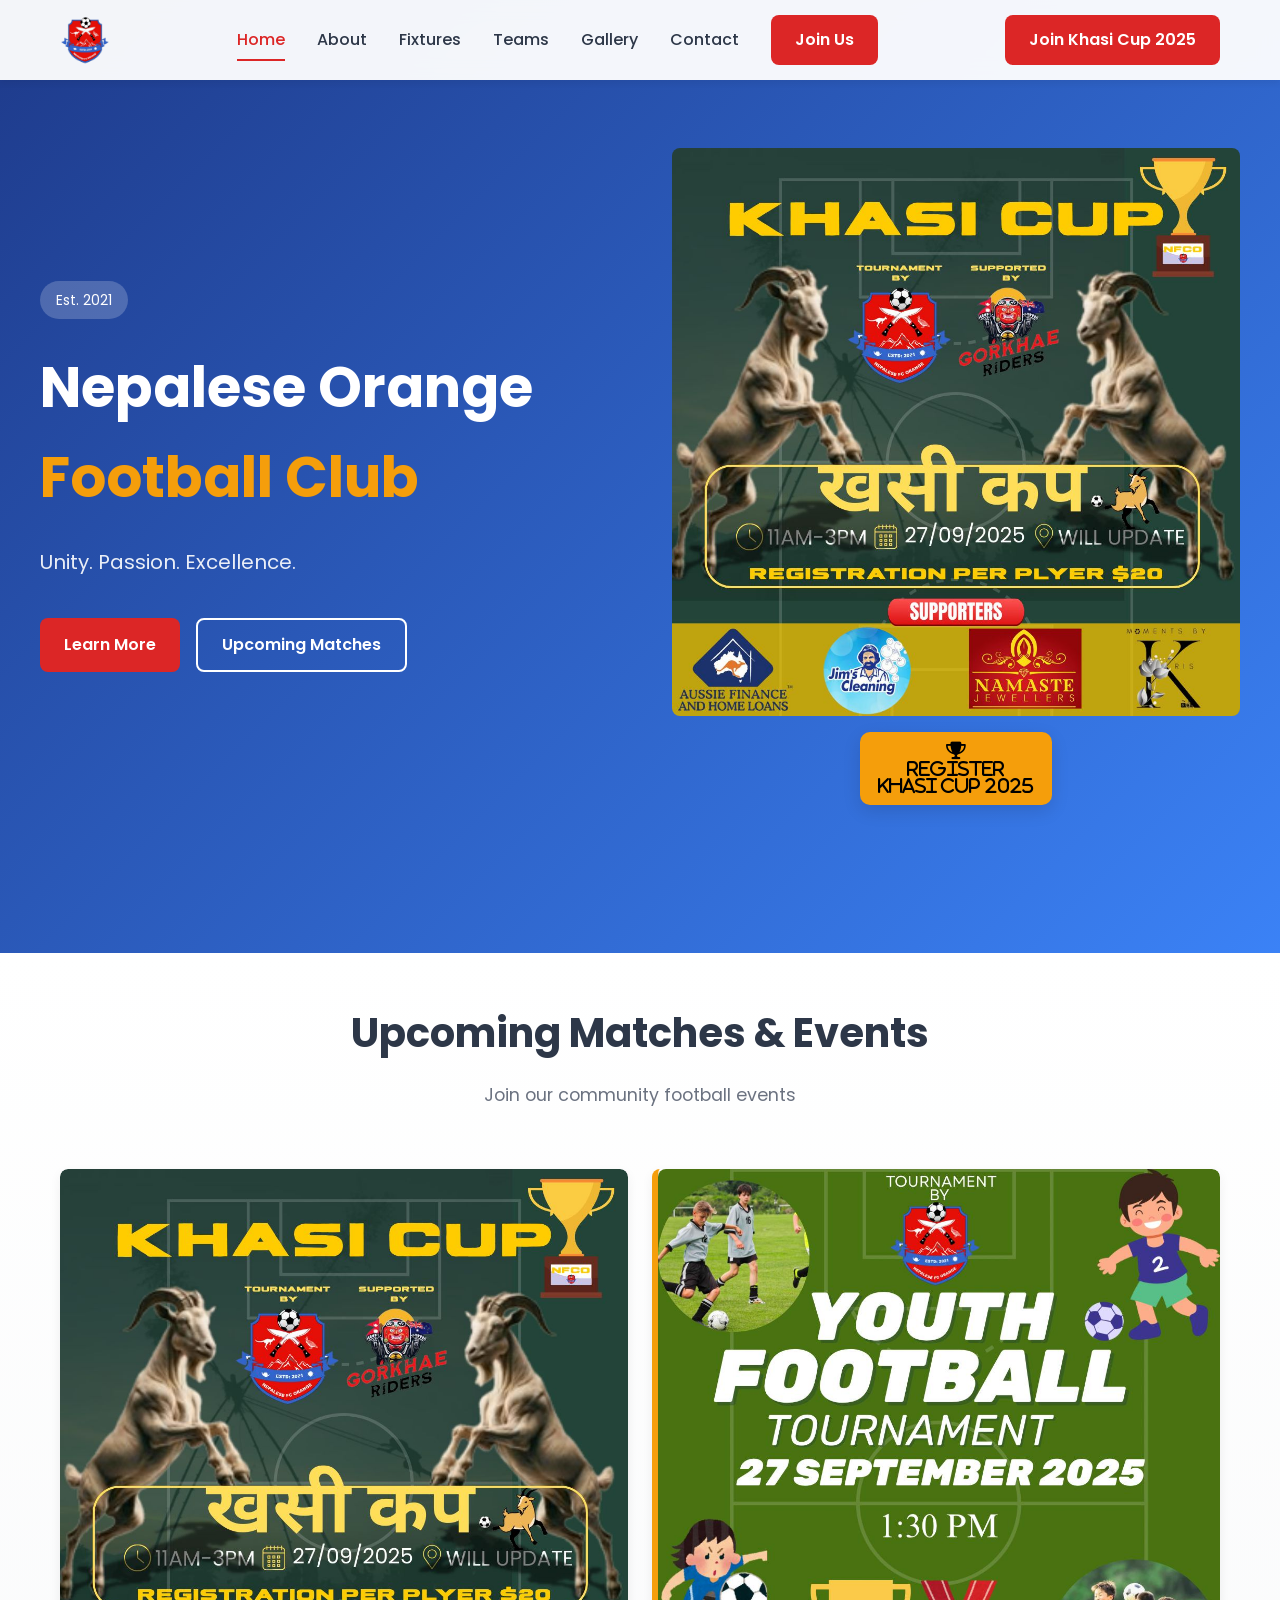
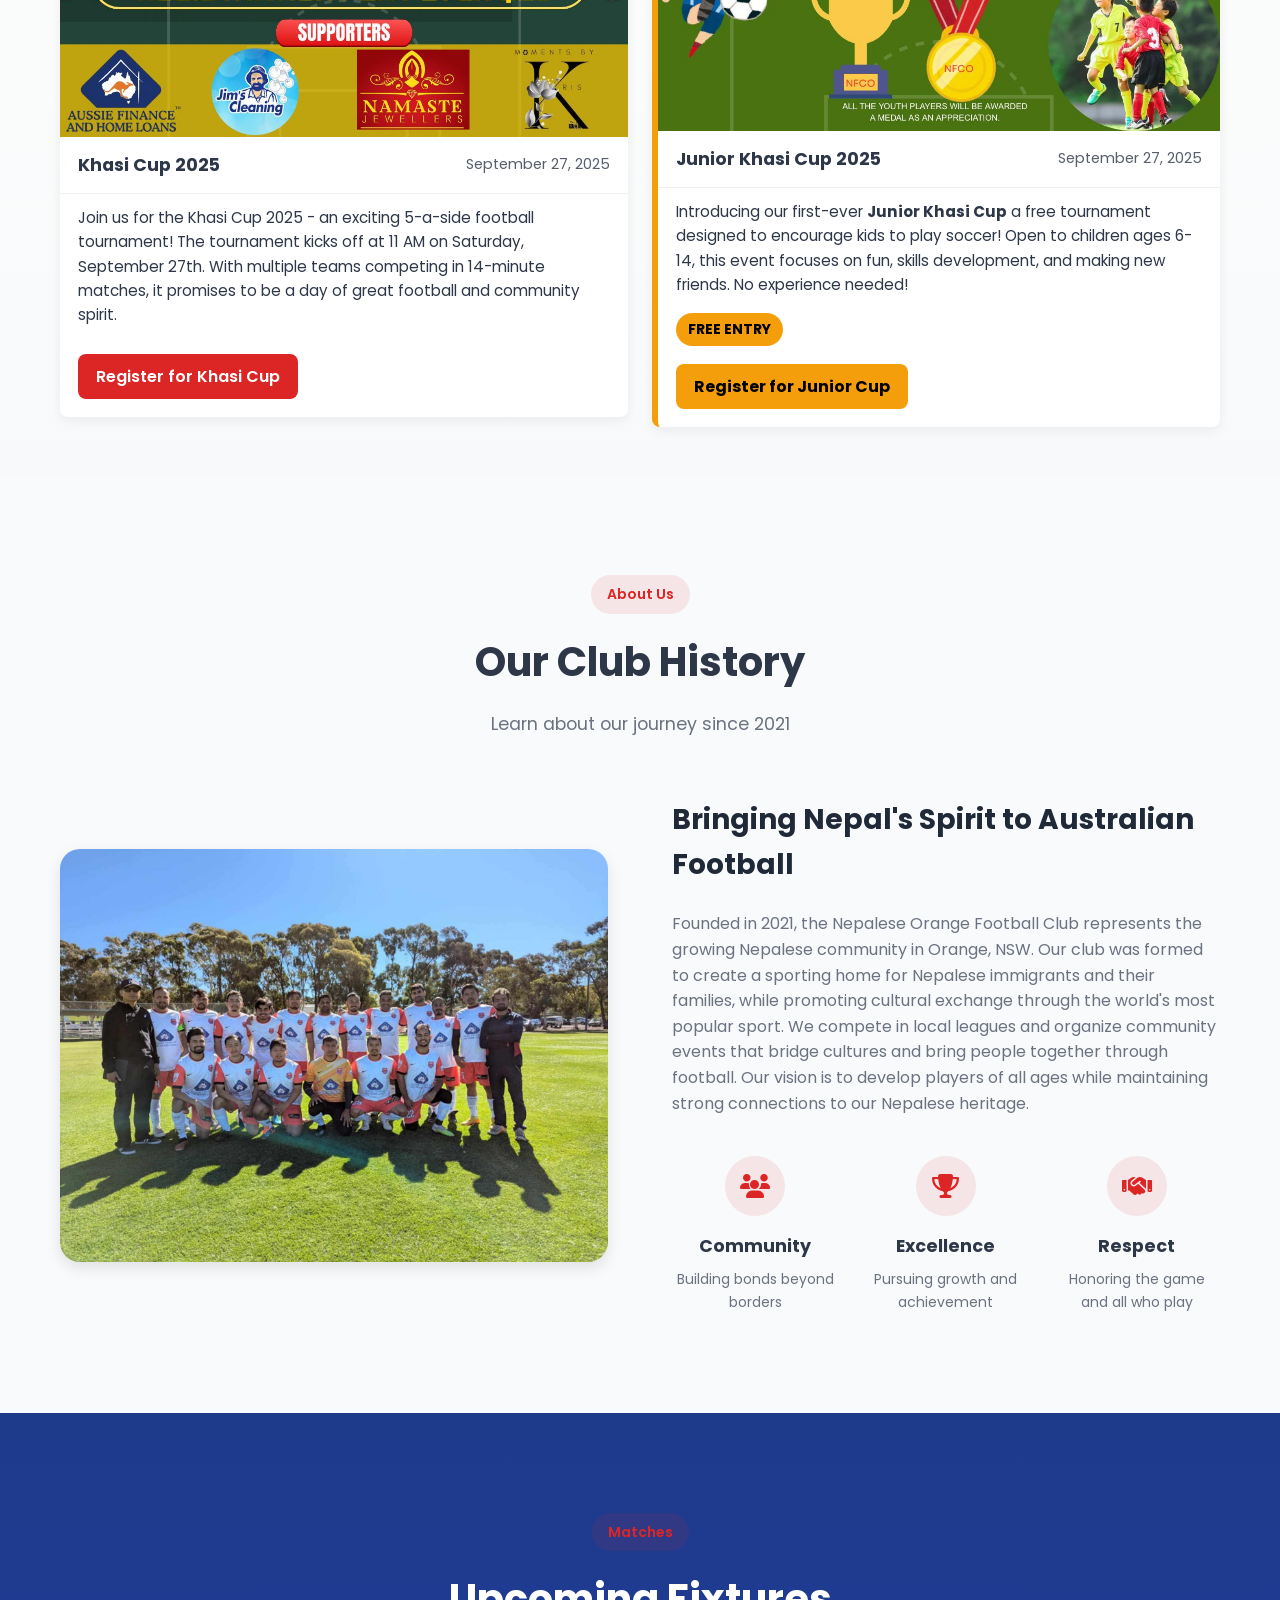
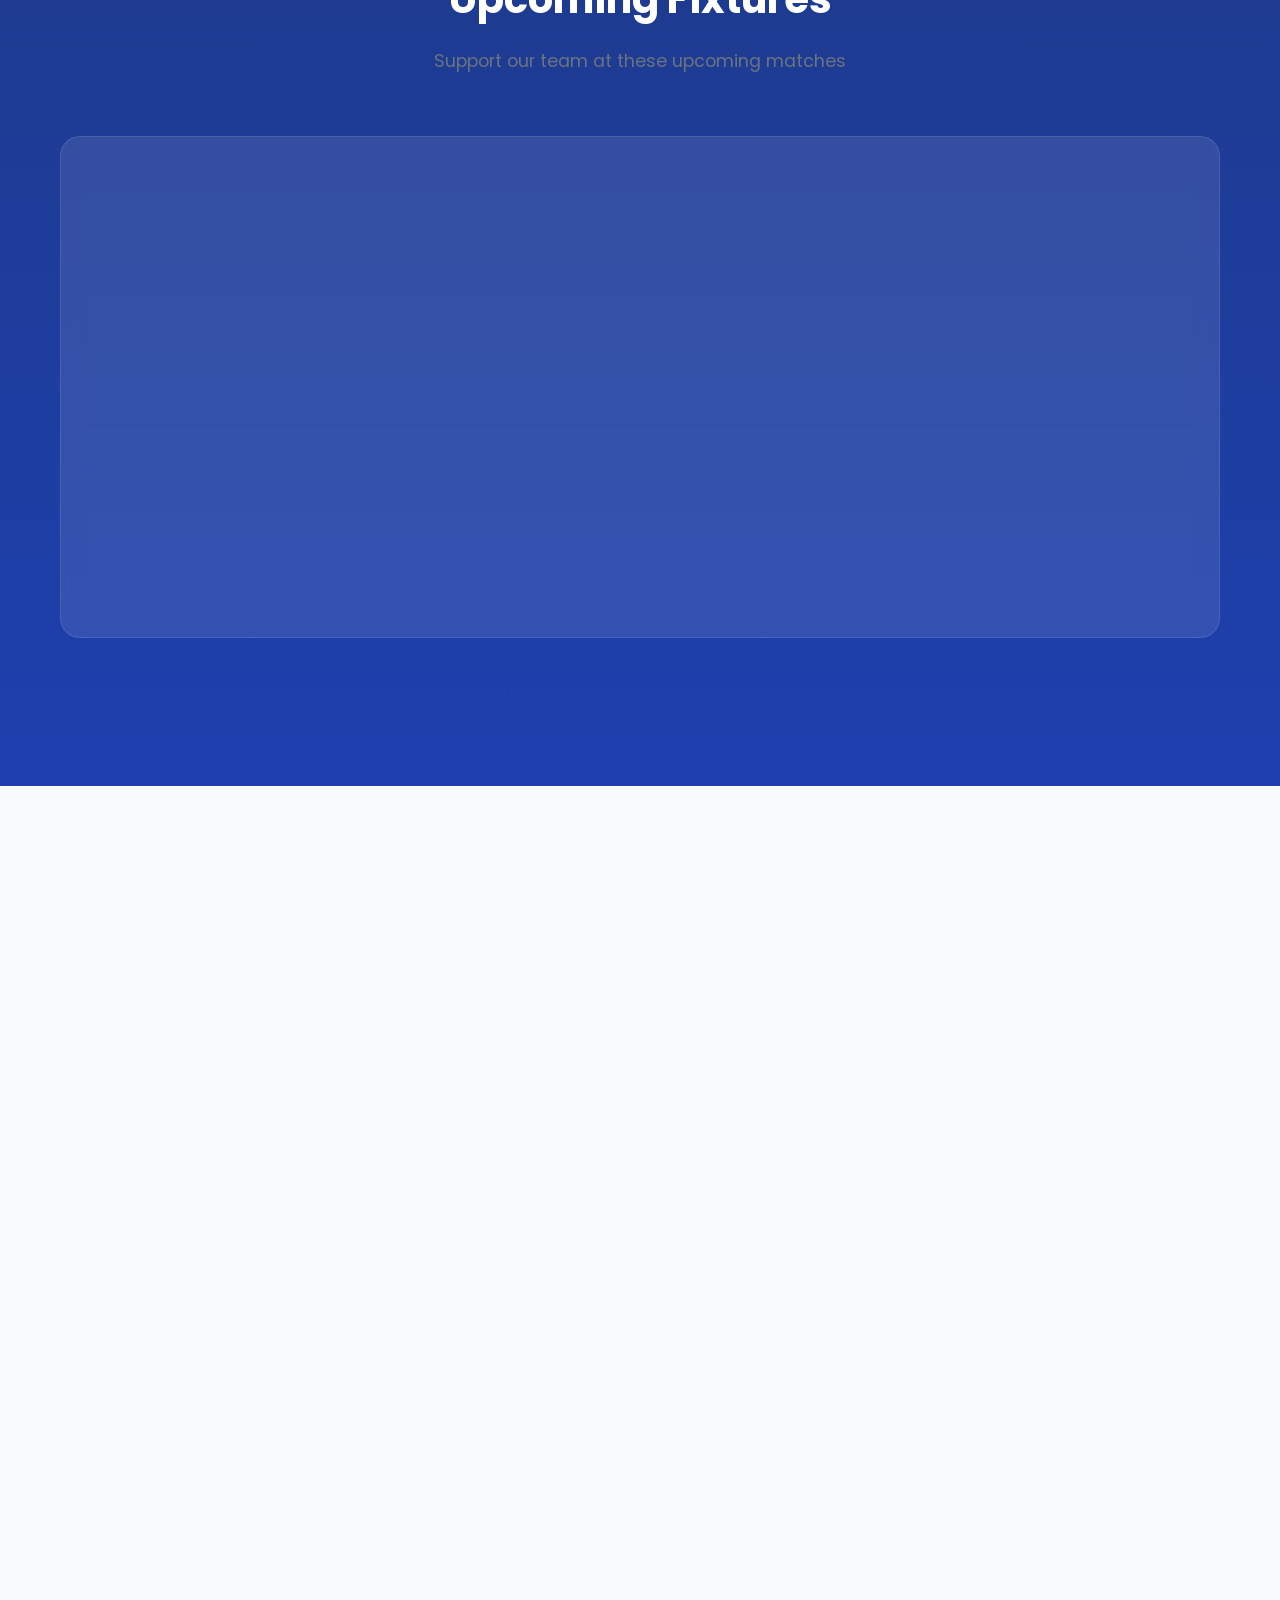
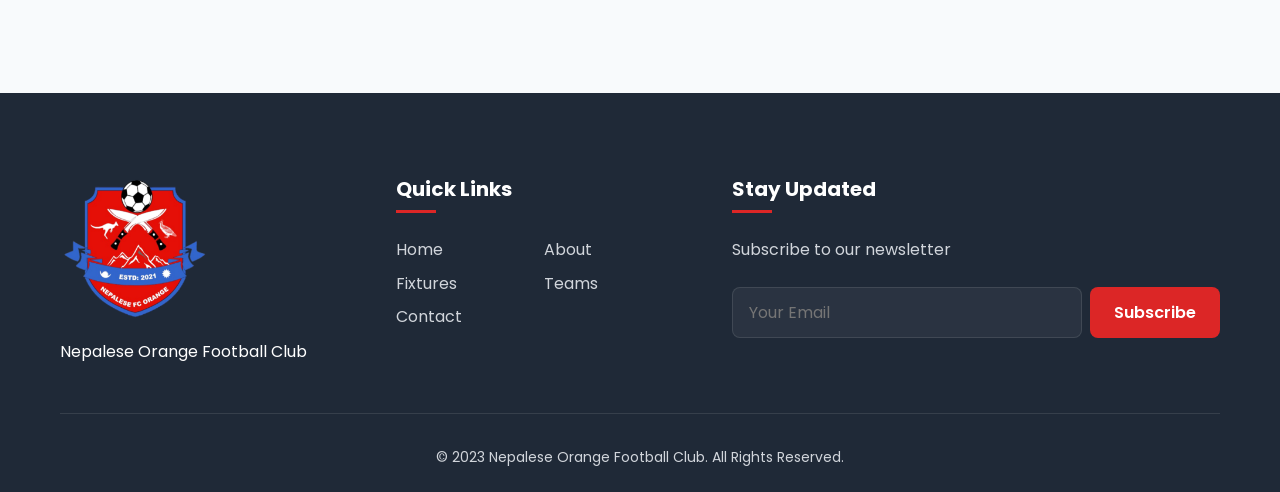
==== commit 9009755e: "Add site files" ====
--- a/index.html
+++ b/index.html
@@ -63,7 +63,7 @@
                     <!-- Add this button container below the image -->
                     <div class="hero-cta-button" data-animation="fade-in-up">
                         <a href="https://docs.google.com/forms/d/1jD2avZVLiqkymMFcssUaczMKp7VWl7m-t3Kpi1_usRs/edit" class="btn btn-primary btn-lg" target="_blank">
-                            <i class="fas fa-trophy">Register for Khasi Cup 2025</i> 
+                            <i class="fas fa-trophy"> <br>Register <br> Khasi Cup 2025</i> 
                         </a>
                     </div>
                 </div>
@@ -111,7 +111,7 @@
                             <div class="free-badge">FREE ENTRY</div>
                         </div>
                         <div class="event-media-actions">
-                            <a href="junior-register.html" class="btn btn-accent junior-register-btn">Register for Junior Cup</a>
+                            <a href="https://docs.google.com/forms/d/1SbTy2gin5xBmNPORL1qZXnXH0JH-Uq8Kz0pPm0cDdV4/edit" class="btn btn-accent junior-register-btn">Register for Junior Cup</a>
                         </div>
                     </div>
                 </div>
@@ -236,282 +236,4 @@
     <script src="script.js"></script>
     
 </body>
-</html>
-<!DOCTYPE html>
-<html lang="en">
-<head>
-    <meta charset="UTF-8">
-    <meta name="viewport" content="width=device-width, initial-scale=1.0">
-    <title>Nepaleseorangefc.com | Nepalese Orange Football Club</title>
-    <meta name="description" content="Official website of Nepalese Orange Football Club - Orange, NSW">
-    <meta http-equiv="Content-Security-Policy" content="upgrade-insecure-requests">
-    <link rel="icon" href="/Image/favicon-16x16.png">
-    <link rel="canonical" href="https://nepaleseorangefc.com/">
-    <link rel="stylesheet" href="style.css">
-    <link rel="script" href="script.js">
-    <link rel="stylesheet" href="https://cdnjs.cloudflare.com/ajax/libs/font-awesome/6.4.0/css/all.min.css">
-    <link rel="preconnect" href="https://fonts.googleapis.com">
-    <link rel="preconnect" href="https://fonts.gstatic.com" crossorigin>
-    <link href="https://fonts.googleapis.com/css2?family=Poppins:wght@400;500;600;700;800&display=swap" rel="stylesheet">
-</head>
-<body>
-    <!-- Header Section -->
-    <header class="header">
-        <nav class="navbar" id="navbar">
-            <div class="container">
-                <a href="https://www.nepaleseorangefc.com/" class="logo">
-                    <img src="/Image/logo.png" alt="NOFC Logo">
-                </a>
-                <div class="nav-menu" id="nav-menu">
-                    <a href="#home" class="nav-link active">Home</a>
-                    <a href="#about" class="nav-link">About</a>
-                    <a href="#fixtures" class="nav-link">Fixtures</a>
-                    <a href="#teams" class="nav-link">Teams</a>
-                    <a href="#gallery" class="nav-link">Gallery</a>
-                    <a href="#contact" class="nav-link">Contact</a>
-                    <a href="https://docs.google.com/forms/d/1jD2avZVLiqkymMFcssUaczMKp7VWl7m-t3Kpi1_usRs/edit" class="btn btn-primary">Join Us</a>
-                </div>
-                <div class="hamburger" id="hamburger">
-                    <span class="bar"></span>
-                    <span class="bar"></span>
-                    <span class="bar"></span>
-                </div>
-            </div>
-        </nav>
-    </header>
-
-    <!-- Hero Section -->
-    <section id="home" class="hero">
-        <div class="container hero-container">
-            <div class="hero-content">
-                <div data-animation="fade-in-left">
-                    <span class="hero-badge">Est. 2021</span>
-                    <h1 class="hero-title">Nepalese Orange <span>Football Club</span></h1>
-                    <p class="hero-subtitle">Unity. Passion. Excellence.</p>
-                    <div class="hero-cta">
-                        <a href="#about" class="btn btn-primary">Learn More</a>
-                        <a href="#fixtures" class="btn btn-outline">Upcoming Matches</a>
-                    </div>
-                </div>
-            </div>
-            <div class="hero-image" data-animation="fade-in-right">
-                <img src="/Committe image/Khasicup.jpg" alt="NOFC Player">
-                
-                <!-- Add this button container below the image -->
-                <div class="hero-cta-button" data-animation="fade-in-up">
-                    <a href="https://docs.google.com/forms/d/1jD2avZVLiqkymMFcssUaczMKp7VWl7m-t3Kpi1_usRs/edit" class="btn btn-primary btn-lg" target="_blank">
-                        <i class="fas fa-trophy">Register for Khasi Cup 2025</i> 
-                    </a>
-                </div>
-            </div>
-        </div>
-    </section>
-
-    <!-- Next Match Section with Khasi Cup -->
-<section id="next-match" class="next-match-section" aria-labelledby="next-match-title">
-    <div class="container">
-        <div class="section-header">
-            <span class="section-badge">Upcoming</span>
-            <h2 id="next-match-title" class="section-title">Matches & Events</h2>
-            <p class="section-subtitle">Stay updated with our upcoming fixtures and tournaments</p>
-        </div>
-
-        <div class="next-match-container" data-animation="fade-in-up">
-            <div class="match-grid">
-                <!-- Left: Live match (Dribl) -->
-                <div class="match-col match-col--live" aria-live="polite">
-                    <div class="card card--elevated">
-                        <div class="card-head">
-                            <h3 class="card-title">Live Match Centre</h3>
-                            <span class="match-date">Match Information</span>
-                        </div>
-
-                        <div class="dribl-wrapper">
-                            <iframe
-                                src="https://odfa.dribl.com/fixtures?season=RwNlQbDKjr&date_range=default&club=kemAbbRRNB&timezone=Australia%2FSydney"
-                                class="fixtures-iframe"
-                                title="Dribl Match Centre for upcoming match"
-                                loading="lazy"
-                                frameborder="0"
-                                allowfullscreen
-                                aria-hidden="false"></iframe>
-                        </div>
-
-                        <div class="card-foot">
-                            <a href="https://odfa.dribl.com/club/kemAbbRRNB" class="btn btn-outline" target="_blank" rel="noopener">View Club on Dribl</a>
-                        </div>
-                    </div>
-                </div>
-
-                <!-- Right: Khasi Cup Event Card -->
-                <div class="match-col match-col--event">
-                    <div class="event-card card card--accent" role="region" aria-label="Khasi Cup 2025 details">
-                        <div class="event-media">
-                            <img src="/Committe image/Khasicup.jpg" alt="Khasi Cup 2025 tournament photo" decoding="async">
-                            <!-- moved register button directly under the image -->
-                            <div class="event-media-actions">
-                                <a href="https://docs.google.com/forms/d/1jD2avZVLiqkymMFcssUaczMKp7VWl7m-t3Kpi1_usRs/edit"
-                                   class="btn btn-primary register-btn"
-                                   target="_blank" rel="noopener">
-                                    <i class="fas fa-trophy" aria-hidden="true"></i> Register for Khasi Cup 2025
-                                </a>
-                            </div>
-                        </div>
-
-                        <div class="event-body">
-                            <div class="event-tag">Tournament</div>
-                            <h3 class="event-title">Khasi Cup 2025</h3>
-
-                            <div class="event-meta">
-                                <div class="event-meta-item">
-                                    <i class="far fa-calendar" aria-hidden="true"></i>
-                                    <span>September 27, 2025</span>
-                                </div>
-                                <div class="event-meta-item">
-                                    <i class="fas fa-map-marker-alt" aria-hidden="true"></i>
-                                    <span>Orange, NSW</span>
-                                </div>
-                            </div>
-
-                            <p class="event-desc">
-Join us for the Khasi Cup 2025 - an exciting 5-a-side football tournament! The tournament kicks off at 11 AM on Saturday, September 27th. With multiple teams competing in 14-minute matches, it promises to be a day of great football and community spirit. Register now to secure your spot!
-                                <a href="#contact" class="btn btn-outline">Sponsor / Volunteer</a>
-                            </p>
-                        </div>
-                    </div>
-                </div>
-            </div> <!-- .match-grid -->
-        </div> <!-- .next-match-container -->
-    </div> <!-- .container -->
-</section>
-
-    <!-- About Section -->
-    <section id="about" class="about">
-        <div class="container">
-            <div class="section-header">
-                <span class="section-badge">About Us</span>
-                <h2 class="section-title">Our Club History</h2>
-                <p class="section-subtitle">Learn about our journey since 2021</p>
-            </div>
-            <div class="about-content">
-                <div class="about-image" data-animation="fade-in-left">
-                    <img src="/Committe image/Players.jpg" alt="NOFC Team">
-                </div>
-                <div class="about-text" data-animation="fade-in-right">
-                    <h3>Bringing Nepal's Spirit to Australian Football</h3>
-                    <p>Founded in 2021, the Nepalese Orange Football Club represents the growing Nepalese community in Orange, NSW. Our club was formed to create a sporting home for Nepalese immigrants and their families, while promoting cultural exchange through the world's most popular sport.
-                    We compete in local leagues and organize community events that bridge cultures and bring people together through football. Our vision is to develop players of all ages while maintaining strong connections to our Nepalese heritage.</p>
-                    <div class="values-grid">
-                        <div class="value-item">
-                            <div class="value-icon"><i class="fas fa-users"></i></div>
-                            <h4>Community</h4>
-                            <p>Building bonds beyond borders</p>
-                        </div>
-                        <div class="value-item">
-                            <div class="value-icon"><i class="fas fa-trophy"></i></div>
-                            <h4>Excellence</h4>
-                            <p>Pursuing growth and achievement</p>
-                        </div>
-                        <div class="value-item">
-                            <div class="value-icon"><i class="fas fa-handshake"></i></div>
-                            <h4>Respect</h4>
-                            <p>Honoring the game and all who play</p>
-                        </div>
-                    </div>
-                </div>
-            </div>
-        </div>
-    </section>
-
-    <!-- Fixtures Section -->
-    <section id="fixtures" class="fixtures">
-        <div class="fixtures-bg"></div>
-        <div class="container">
-            <div class="section-header light">
-                <span class="section-badge">Matches</span>
-                <h2 class="section-title">Upcoming Fixtures</h2>
-                <p class="section-subtitle">Support our team at these upcoming matches</p>
-            </div>
-            <div class="fixtures-wrapper">
-                <iframe 
-                    src="https://odfa.dribl.com/fixtures?date_range=default&season=RwNlQbDKjr&club=kemAbbRRNB&timezone=Australia%2FSydney"
-                    width="100%" 
-                    height="600" 
-                    frameborder="0"
-                    allowfullscreen="true"
-                    class="fixtures-iframe">
-                </iframe>
-            </div>
-            
-        </div>
-    </section>
-
-    <!-- Contact section replaced by centered Facebook Page embed -->
-<section id="contact" class="contact contact-center">
-    <div class="container">
-        <div class="section-header">
-            <span class="section-badge">Connect</span>
-            <h2 class="section-title">Follow Us on Facebook</h2>
-            <p class="section-subtitle">Latest updates, events and match photos</p>
-        </div>
-
-        <div class="contact-wrapper" data-animation="fade-in-up">
-            <div class="contact-center-inner" aria-label="Nepalese Orange FC Facebook feed">
-                <iframe
-                    title="Nepalese Orange FC Facebook"
-                    src="https://www.facebook.com/plugins/page.php?href=https%3A%2F%2Fwww.facebook.com%2Fprofile.php%3Fid%3D100069779285192&tabs=timeline&width=820&height=700&small_header=false&adapt_container_width=true&hide_cover=false&show_facepile=true"
-                    width="820"
-                    height="700"
-                    style="border:none;overflow:hidden"
-                    scrolling="no"
-                    frameborder="0"
-                    allow="autoplay; clipboard-write; encrypted-media; picture-in-picture; web-share"
-                    loading="lazy"></iframe>
-            </div>
-        </div>
-    </div>
-</section>
-
-    <!-- Footer -->
-    <footer class="footer">
-        <div class="container">
-            <div class="footer-content">
-                <div class="footer-logo">
-                    <img src="Image/logo.png" alt="NOFC Logo">
-                    <p>Nepalese Orange Football Club</p>
-                </div>
-                <div class="footer-links">
-                    <h4>Quick Links</h4>
-                    <ul>
-                        <li><a href="#home">Home</a></li>
-                        <li><a href="#about">About</a></li>
-                        <li><a href="#fixtures">Fixtures</a></li>
-                        <li><a href="#teams">Teams</a></li>
-                        <li><a href="#contact">Contact</a></li>
-                    </ul>
-                </div>
-                <div class="footer-newsletter">
-                    <h4>Stay Updated</h4>
-                    <p>Subscribe to our newsletter</p>
-                    <form id="newsletterForm">
-                        <input type="email" placeholder="Your Email" required>
-                        <button type="submit" class="btn btn-primary">Subscribe</button>
-                    </form>
-                </div>
-            </div>
-            <div class="footer-bottom">
-                <p>&copy; 2023 Nepalese Orange Football Club. All Rights Reserved.</p>
-            </div>
-        </div>
-    </footer>
-
-    <!-- Back to Top Button -->
-    <a href="#" class="back-to-top" id="backToTop">
-        <i class="fas fa-chevron-up"></i>
-    </a>
-
-    <!-- JavaScript -->
-    <script src="script.js"></script>
-    
-</body>
 </html>
--- a/style.css
+++ b/style.css
@@ -16,21 +16,14 @@
     
     /* Typography */
     --font-primary: 'Poppins', sans-serif;
-<<<<<<< HEAD
-=======
     --font-size-title: clamp(2rem, 5vw, 3.5rem); /* Fluid typography */
->>>>>>> fb57c72 (Fix mobile navigation and improve event card layout)
     
     /* Shadows */
     --shadow-sm: 0 4px 6px rgba(0, 0, 0, 0.05);
     --shadow-md: 0 6px 15px rgba(0, 0, 0, 0.1);
     --shadow-lg: 0 10px 25px rgba(0, 0, 0, 0.15);
-<<<<<<< HEAD
-    
-=======
     --shadow-hover: 0 8px 16px rgba(0,0,0,0.2);
 
->>>>>>> fb57c72 (Fix mobile navigation and improve event card layout)
     /* Transitions */
     --transition-fast: 0.2s ease;
     --transition-normal: 0.3s ease;
@@ -142,8 +135,6 @@
     transition: var(--transition-normal);
 }
 
-<<<<<<< HEAD
-=======
 .logo-text {
     display: none;
     margin-left: 12px;
@@ -190,15 +181,11 @@
     overflow: hidden;
 }
 
->>>>>>> fb57c72 (Fix mobile navigation and improve event card layout)
 .nav-menu {
     display: flex;
     align-items: center;
     gap: 2rem;
-<<<<<<< HEAD
-=======
     z-index: 1101; /* ensure menu appears above header and overlay when opened */
->>>>>>> fb57c72 (Fix mobile navigation and improve event card layout)
 }
 
 .nav-link {
@@ -239,11 +226,7 @@
     height: 3px;
     margin: 5px auto;
     transition: all 0.3s ease-in-out;
-<<<<<<< HEAD
-    background-color: var(--dark);
-=======
     background-color: #333; /* fallback color for hamburger bars */
->>>>>>> fb57c72 (Fix mobile navigation and improve event card layout)
 }
 
 /* Buttons */
@@ -337,14 +320,6 @@
 }
 
 .hero-title {
-<<<<<<< HEAD
-    font-size: 3.5rem;
-    font-weight: 800;
-    line-height: 1.2;
-    margin-bottom: 1.5rem;
-}
-
-=======
     font-size: var(--font-size-title);
     transition: transform 0.3s ease;
     margin-bottom: 1.5rem;
@@ -354,7 +329,6 @@
     transform: translateY(-5px);
 }
 
->>>>>>> fb57c72 (Fix mobile navigation and improve event card layout)
 .hero-title span {
     color: var(--accent-color);
     display: block;
@@ -372,17 +346,6 @@
 }
 
 .hero-image {
-<<<<<<< HEAD
-    position: relative;
-    display: flex;
-    justify-content: center;
-    animation: fadeInRight 1s ease;
-}
-
-.hero-image img {
-    max-height: 500px;
-    object-fit: contain;
-=======
     /* keep animation but place content in normal flow so button sits under the image */
     position: relative;
     display: flex;
@@ -429,7 +392,6 @@
         font-size: 1rem;
         border-radius: 8px;
     }
->>>>>>> fb57c72 (Fix mobile navigation and improve event card layout)
 }
 
 .hero-card {
@@ -1269,11 +1231,7 @@
 
 .event-media img {
     width: 100%;
-<<<<<<< HEAD
-    height: 220px;
-=======
     height: 280px;
->>>>>>> fb57c72 (Fix mobile navigation and improve event card layout)
     object-fit: cover;
     display: block;
     border-radius: 6px 6px 0 0;
@@ -1294,16 +1252,6 @@
     display: inline-flex;
     align-items: center;
     gap: 8px;
-<<<<<<< HEAD
-    font-weight: 700;
-}
-
-/* Keep layout responsive */
-@media (max-width: 992px) {
-    .event-media img {
-        height: 200px;
-    }
-=======
 }
 
 /* Updated Match Grid for two events */
@@ -1359,73 +1307,11 @@
     }
     
     .junior-register-btn, 
->>>>>>> fb57c72 (Fix mobile navigation and improve event card layout)
     .register-btn {
         max-width: 100%;
     }
 }
 
-<<<<<<< HEAD
-@media (max-width: 576px) {
-    .event-media img {
-        height: 160px;
-    }
-    .event-media-actions {
-        padding: 10px 14px 0;
-    }
-    .register-btn {
-        padding: 12px 16px;
-    }
-}
-
-/* Responsive: stack on small screens */
-@media (max-width: 992px) {
-    .match-grid {
-        grid-template-columns: 1fr;
-    }
-
-    .fixtures-iframe {
-        height: 360px;
-    }
-
-    .event-media img {
-        height: 200px;
-    }
-}
-
-/* Mobile tweaks */
-@media (max-width: 576px) {
-    .next-match-section {
-        padding: 28px 0;
-    }
-
-    .card-head {
-        padding: 14px;
-    }
-
-    .event-body {
-        padding: 14px;
-    }
-
-    .fixtures-iframe {
-        height: 300px;
-    }
-
-    .event-actions {
-        flex-direction: column;
-    }
-
-    .btn {
-        width: 100%;
-        justify-content: center;
-    }
-}
-
-/* small visual polish */
-.next-match-section .section-header {
-    text-align: center;
-    margin-bottom: 18px;
-=======
 /* Full-width image adjustments */
 
 /* Base image rule to ensure all images can expand fully */
@@ -1501,7 +1387,6 @@
     .event-media img {
         height: 220px;
     }
->>>>>>> fb57c72 (Fix mobile navigation and improve event card layout)
 }
 
 /* Animations */
@@ -1564,10 +1449,6 @@
 @media screen and (max-width: 768px) {
     /* Mobile Navigation - Consolidated */
     .hamburger {
-<<<<<<< HEAD
-        display: block;
-        cursor: pointer;
-=======
         display: flex;
         flex-direction: column;
         justify-content: space-between;
@@ -1602,7 +1483,6 @@
     /* hide on desktop */
     @media screen and (min-width: 769px) {
         .mobile-cta { display: none; }
->>>>>>> fb57c72 (Fix mobile navigation and improve event card layout)
     }
     
     .hamburger.active .bar:nth-child(2) {
@@ -1623,14 +1503,6 @@
         left: -100%;
         top: var(--header-height);
         flex-direction: column;
-<<<<<<< HEAD
-        background-color: var(--white);
-        width: 100%;
-        box-shadow: var(--shadow-md);
-        transition: 0.3s;
-        padding: 2rem 0;
-        z-index: 999;
-=======
         align-items: flex-start;
         background-color: var(--white);
         width: 100%;
@@ -1640,15 +1512,12 @@
     padding: 2rem;
     z-index: 1102; /* ensure menu sits above overlay */
         overflow-y: auto;
->>>>>>> fb57c72 (Fix mobile navigation and improve event card layout)
     }
     
     .nav-menu.active {
         left: 0;
     }
     
-<<<<<<< HEAD
-=======
     .nav-menu .nav-link {
         width: 100%;
         margin: 10px 0;
@@ -1659,7 +1528,6 @@
     body.debug-force-mobile .hamburger { display: flex !important; }
     body.debug-force-mobile .nav-menu { left: 0 !important; z-index: 1200 !important; }
     
->>>>>>> fb57c72 (Fix mobile navigation and improve event card layout)
     /* Header Positioning */
     .header {
         position: fixed;
@@ -1998,8 +1866,6 @@
     .contact-center-inner iframe {
         height: 520px;
     }
-<<<<<<< HEAD
-=======
 }
 
 /* Updated Event Cards - image fully visible, details placed below image */
@@ -2112,5 +1978,4 @@
     .event-card {
         min-height: auto;
     }
->>>>>>> fb57c72 (Fix mobile navigation and improve event card layout)
 }
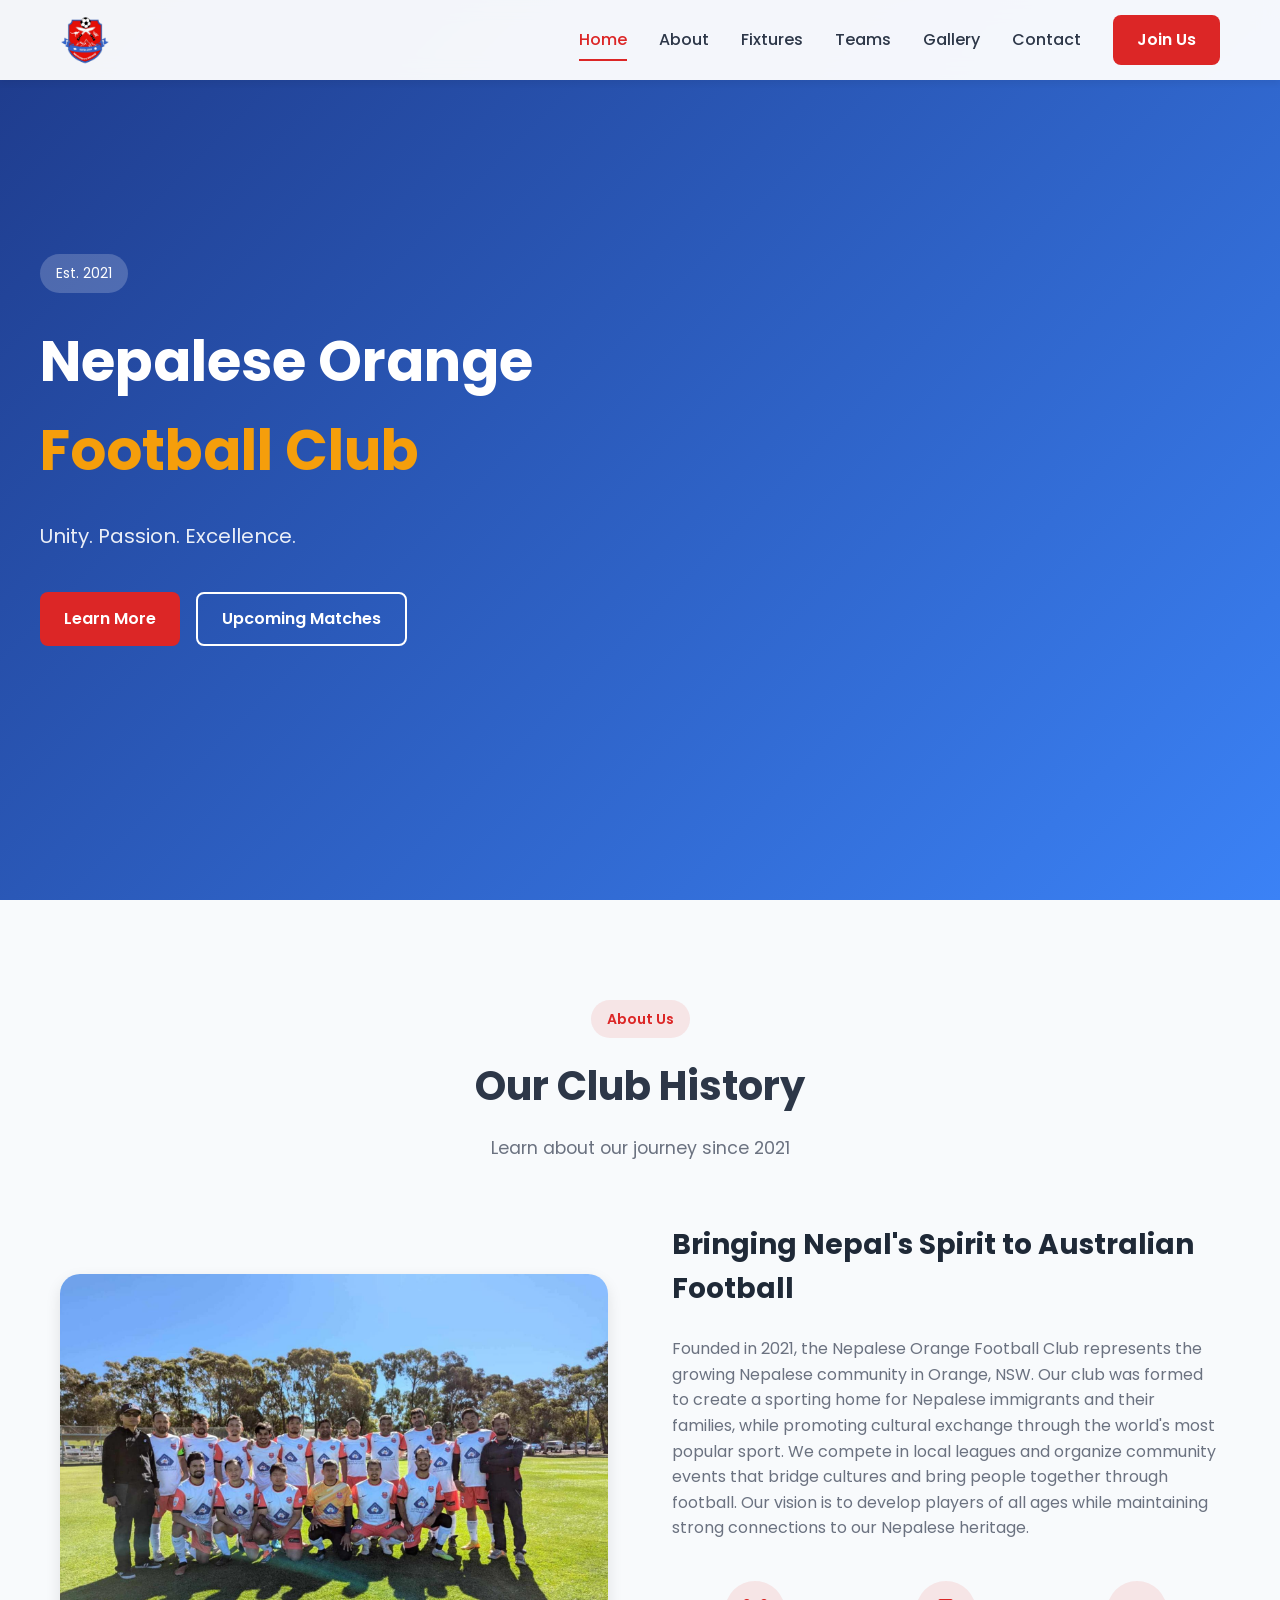
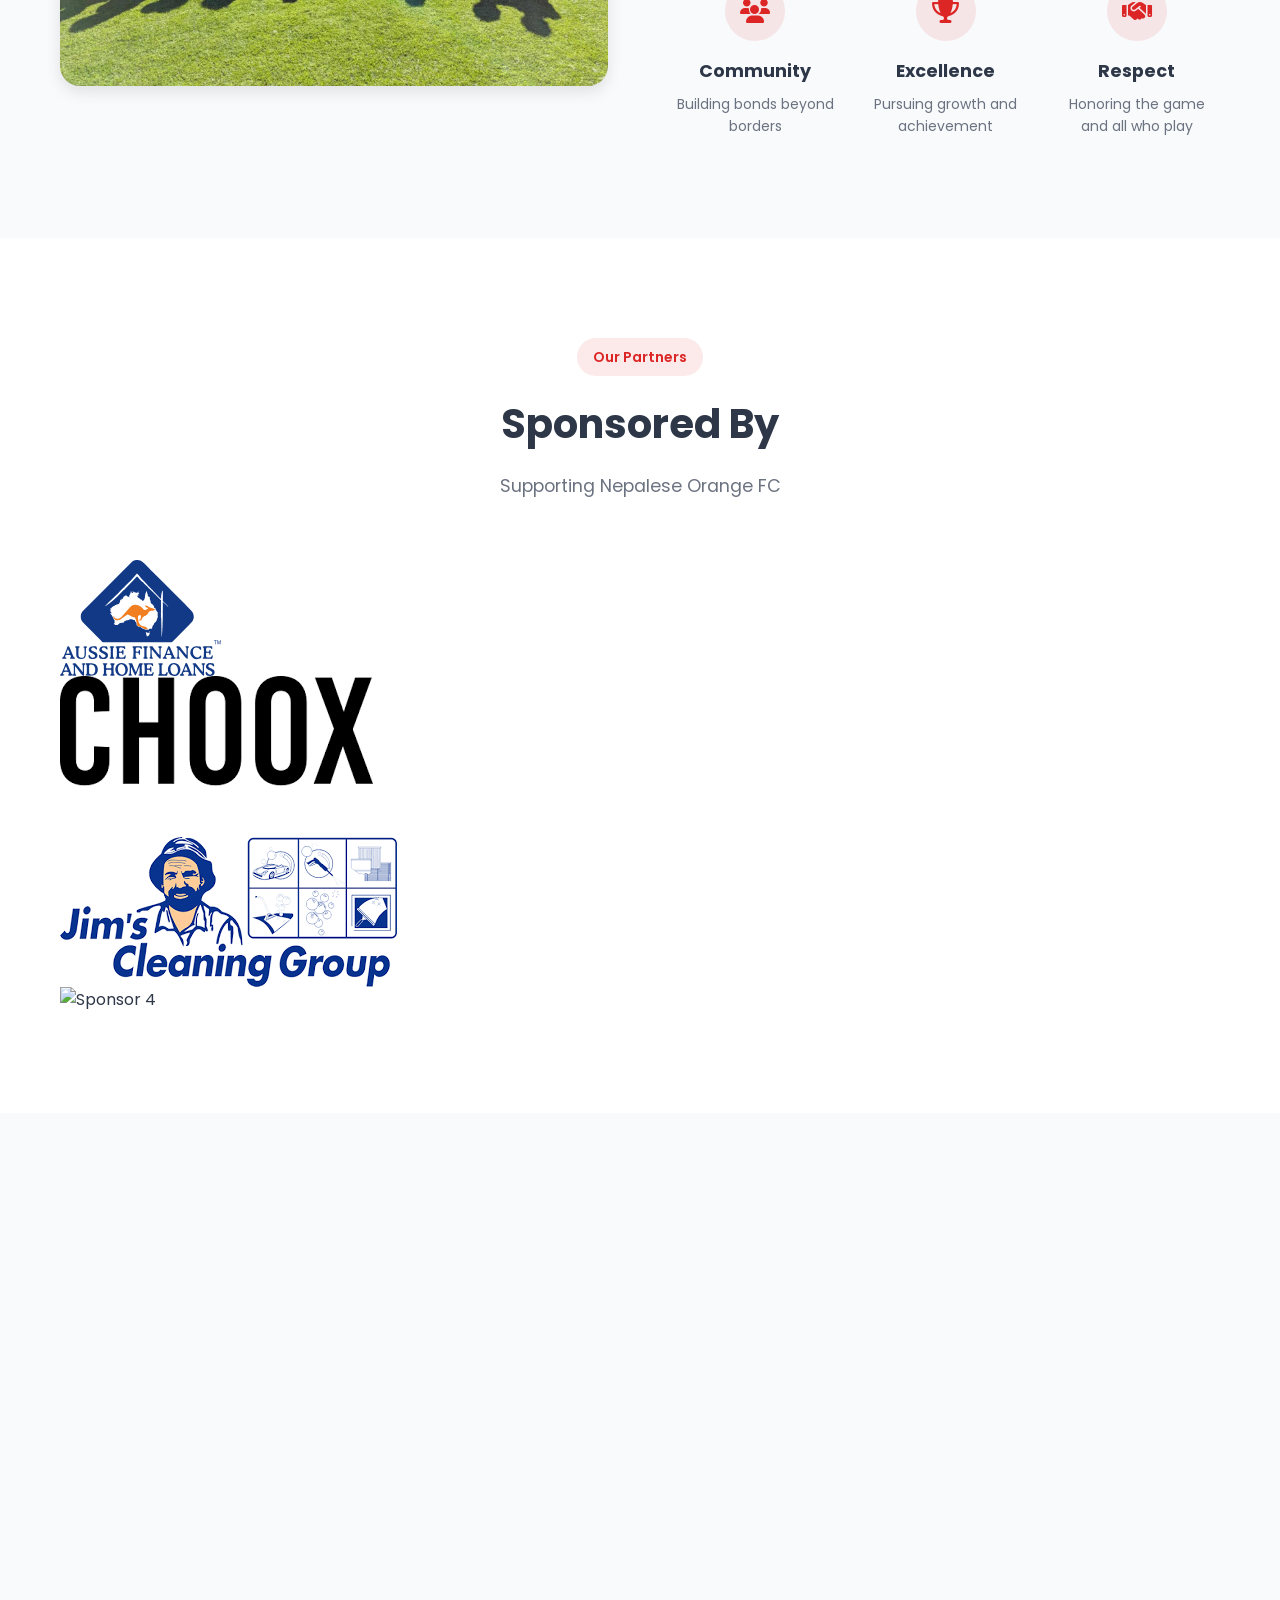
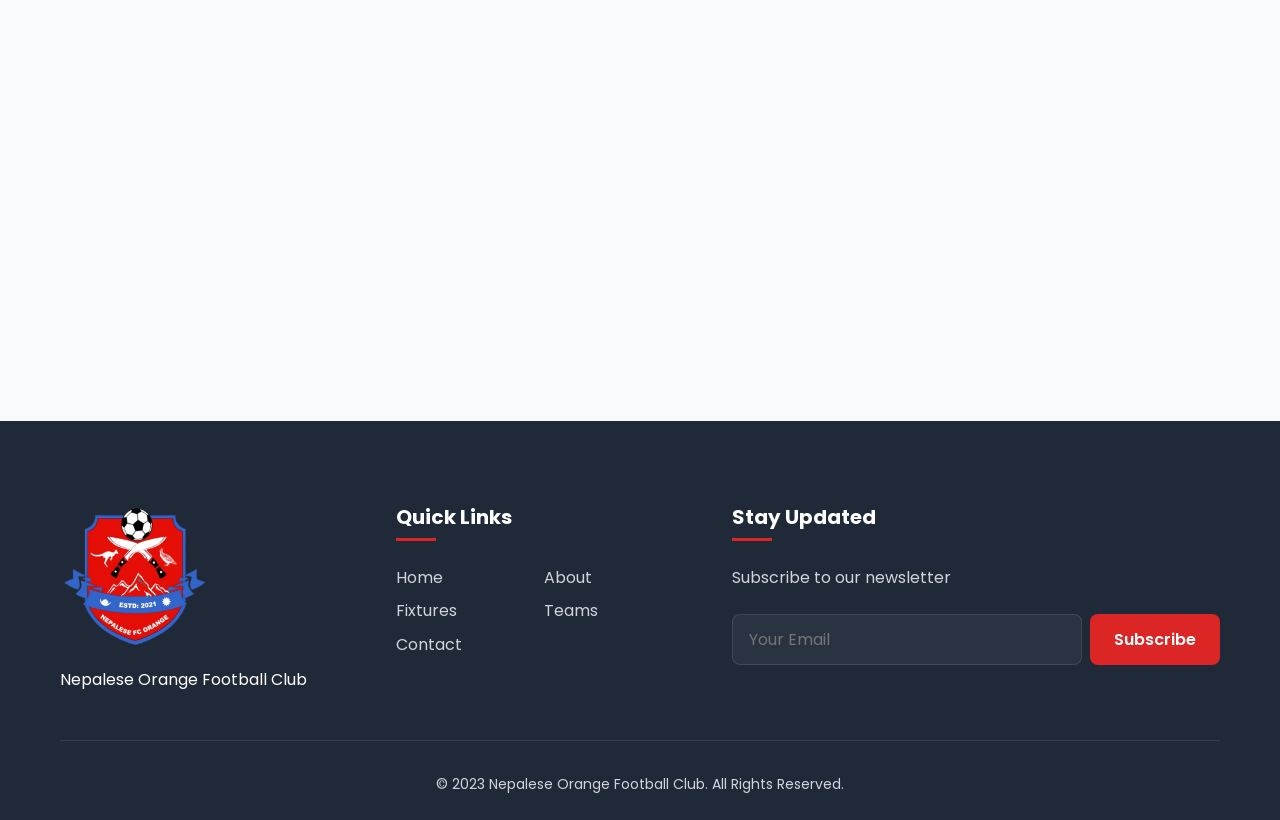
==== commit fd513e89: "Add sponsors section with links and update layout" ====
--- a/index.html
+++ b/index.html
@@ -31,14 +31,7 @@
                     <a href="#contact" class="nav-link">Contact</a>
                     <a href="https://docs.google.com/forms/d/1jD2avZVLiqkymMFcssUaczMKp7VWl7m-t3Kpi1_usRs/edit" class="btn btn-primary">Join Us</a>
                 </div>
-                <div class="hamburger" id="hamburger" tabindex="0" role="button" aria-label="Menu toggle">
-                    <span class="bar"></span>
-                    <span class="bar"></span>
-                    <span class="bar"></span>
-                </div>
-                <a href="https://docs.google.com/forms/d/1jD2avZVLiqkymMFcssUaczMKp7VWl7m-t3Kpi1_usRs/edit" class="btn btn-primary mobile-cta" target="_blank" rel="noopener">Join Khasi Cup 2025</a>
-                <div class="nav-overlay" id="nav-overlay"></div>
-            </div>
+               
         </nav>
     </header>
 
@@ -57,66 +50,13 @@
                         </div>
                     </div>
                 </div>
-                <div class="hero-image" data-animation="fade-in-right">
-                    <img src="/Committe image/Updated Khasi.jpg" alt="NOFC Player">
-                    
-                    <!-- Add this button container below the image -->
-                    <div class="hero-cta-button" data-animation="fade-in-up">
-                        <a href="https://docs.google.com/forms/d/1jD2avZVLiqkymMFcssUaczMKp7VWl7m-t3Kpi1_usRs/edit" class="btn btn-primary btn-lg" target="_blank">
-                            <i class="fas fa-trophy"> <br>Register <br> Khasi Cup 2025</i> 
-                        </a>
-                    </div>
-                </div>
+                
             </div>
             
         </section>
 
         <!-- Next Match Section with Regular and Junior Khasi Cup -->
-        <section id="next-match" class="next-match-section" aria-labelledby="next-match-title">
-            <div class="container">
-                <div class="section-header">
-                    <h2 class="section-title" id="next-match-title">Upcoming Matches & Events</h2>
-                    <p class="section-subtitle">Join our community football events</p>
-                </div>
-                
-                <div class="match-grid khasi-events-grid">
-                    <!-- Regular Khasi Cup Card -->
-                    <div class="card event-card card--elevated">
-                        <div class="event-media">
-                            <img src="/Committe image/Updated Khasi.jpg" alt="Khasi Cup 2025">
-                        </div>
-                        <div class="card-head">
-                            <h3 class="card-title">Khasi Cup 2025</h3>
-                            <span class="match-date">September 27, 2025</span>
-                        </div>
-                        <div class="event-body">
-                            <p>Join us for the Khasi Cup 2025 - an exciting 5-a-side football tournament! The tournament kicks off at 11 AM on Saturday, September 27th. With multiple teams competing in 14-minute matches, it promises to be a day of great football and community spirit.</p>
-                        </div>
-                        <div class="event-media-actions">
-                            <a href="https://docs.google.com/forms/d/1jD2avZVLiqkymMFcssUaczMKp7VWl7m-t3Kpi1_usRs/edit" class="btn btn-primary register-btn">Register for Khasi Cup</a>
-                        </div>
-                    </div>
-                    
-                    <!-- Junior Khasi Cup Card -->
-                    <div class="card event-card card--elevated junior-card">
-                        <div class="event-media">
-                            <img src="/Committe image/Kidskhasi cup .jpg" alt="Junior Khasi Cup 2025">
-                        </div>
-                        <div class="card-head">
-                            <h3 class="card-title">Junior Khasi Cup 2025</h3>
-                            <span class="match-date">September 27, 2025</span>
-                        </div>
-                        <div class="event-body">
-                            <p>Introducing our first-ever <strong>Junior Khasi Cup</strong> a free tournament designed to encourage kids to play soccer! Open to children ages 6-14, this event focuses on fun, skills development, and making new friends. No experience needed!</p>
-                            <div class="free-badge">FREE ENTRY</div>
-                        </div>
-                        <div class="event-media-actions">
-                            <a href="https://docs.google.com/forms/d/1SbTy2gin5xBmNPORL1qZXnXH0JH-Uq8Kz0pPm0cDdV4/edit" class="btn btn-accent junior-register-btn">Register for Junior Cup</a>
-                        </div>
-                    </div>
-                </div>
-            </div>
-        </section>
+       
 
         <!-- About Section -->
         <section id="about" class="about">
@@ -156,28 +96,33 @@
             </div>
         </section>
 
-        <!-- Fixtures Section -->
-        <section id="fixtures" class="fixtures">
-            <div class="fixtures-bg"></div>
+        <!-- Sponsors Section -->
+        <section id="sponsors" class="sponsors">
             <div class="container">
-                <div class="section-header light">
-                    <span class="section-badge">Matches</span>
-                    <h2 class="section-title">Upcoming Fixtures</h2>
-                    <p class="section-subtitle">Support our team at these upcoming matches</p>
+                <div class="section-header">
+                    <span class="section-badge">Our Partners</span>
+                    <h2 class="section-title">Sponsored By</h2>
+                    <p class="section-subtitle">Supporting Nepalese Orange FC</p>
                 </div>
-                <div class="fixtures-wrapper">
-                    <iframe 
-                        src="https://odfa.dribl.com/fixtures?date_range=default&season=RwNlQbDKjr&club=kemAbbRRNB&timezone=Australia%2FSydney"
-                        width="100%" 
-                        height="600" 
-                        frameborder="0"
-                        allowfullscreen="true"
-                        class="fixtures-iframe">
-                    </iframe>
+                <div class="sponsors-grid">
+                    <a href="https://www.afhl.com.au/" class="sponsor-item" data-animation="fade-in-up" target="_blank" rel="noopener noreferrer">
+                        <img src="/Sponser image/aussiefinance.png" alt="AFHL Sponsor">
+                    </a>
+                    <a href="https://choox.com.au" class="sponsor-item" data-animation="fade-in-up" target="_blank" rel="noopener noreferrer">
+                        <img src="/Sponser image/choox.png" alt="Choox Sponsor">
+                    </a>
+                    <a href="https://jimms.com.au" class="sponsor-item" data-animation="fade-in-up" target="_blank" rel="noopener noreferrer">
+                        <img src="/Sponser image/Jimms.png" alt="Jimms Sponsor">
+                    </a>
+                    <a href="#" class="sponsor-item" data-animation="fade-in-up">
+                        <img src="/Image/sponsor4.png" alt="Sponsor 4">
+                    </a>
                 </div>
-                
             </div>
         </section>
+
+        <!-- Fixtures Section -->
+        
 
         <!-- Contact section replaced by centered Facebook Page embed -->
         <section id="contact" class="contact">
--- a/style.css
+++ b/style.css
@@ -345,129 +345,6 @@
     gap: 1rem;
 }
 
-.hero-image {
-    /* keep animation but place content in normal flow so button sits under the image */
-    position: relative;
-    display: flex;
-    flex-direction: column; /* ensure image first, button below */
-    align-items: center;
-    animation: fadeInRight 1s ease;
-}
-
-/* place "Register for Khasi Cup" button below the image (not overlapping) */
-.hero-image .hero-cta-button {
-    position: static;
-    margin-top: 16px;
-    z-index: 5;
-    pointer-events: auto;
-    width: auto; /* default width on desktop */
-}
-
-.hero-image .hero-cta-button .btn {
-    background: var(--accent-color);
-    color: #000;
-    padding: 10px 18px;
-    border-radius: 10px;
-    box-shadow: 0 6px 18px rgba(0,0,0,0.12);
-    border: none;
-    font-weight: 700;
-    display: inline-flex;
-    align-items: center;
-    gap: 8px;
-}
-
-/* responsive: on small screens make the button full-width under the image */
-@media (max-width: 768px) {
-    .hero-image {
-        width: 100%;
-    }
-    .hero-image .hero-cta-button {
-        margin-top: 12px;
-        width: calc(100% - 32px); /* keep some horizontal padding */
-    }
-    .hero-image .hero-cta-button .btn {
-        width: 100%;
-        justify-content: center;
-        padding: 12px 16px;
-        font-size: 1rem;
-        border-radius: 8px;
-    }
-}
-
-.hero-card {
-    position: absolute;
-    bottom: 20px;
-    right: 0;
-    background: rgba(255, 255, 255, 0.1);
-    backdrop-filter: blur(10px);
-    padding: 20px;
-    border-radius: var(--border-radius-md);
-    width: 80%;
-    border: 1px solid rgba(255, 255, 255, 0.2);
-    animation: fadeInUp 1.5s ease;
-}
-
-.event-tag {
-    display: inline-block;
-    background-color: var(--accent-color);
-    color: var(--white);
-    padding: 4px 10px;
-    border-radius: 50px;
-    font-size: 0.75rem;
-    font-weight: 600;
-    margin-bottom: 10px;
-}
-
-.hero-card h3 {
-    font-size: 1.25rem;
-    margin-bottom: 10px;
-}
-
-.event-details {
-    margin-bottom: 15px;
-}
-
-.event-date, .event-location {
-    display: flex;
-    align-items: center;
-    gap: 8px;
-    margin-bottom: 5px;
-    font-size: 0.875rem;
-    opacity: 0.9;
-}
-
-/* Hero Stats */
-.hero-stats {
-    background: rgba(0, 0, 0, 0.5);
-    padding: 2rem 0;
-    position: relative;
-    z-index: 2;
-}
-
-.stats-grid {
-    display: grid;
-    grid-template-columns: repeat(4, 1fr);
-    gap: 2rem;
-    text-align: center;
-}
-
-.stat-item {
-    animation: fadeInUp 1.5s ease;
-}
-
-.stat-count {
-    font-size: 3rem;
-    font-weight: 700;
-    color: var(--accent-color);
-    margin-bottom: 0.5rem;
-}
-
-.stat-label {
-    font-size: 1rem;
-    text-transform: uppercase;
-    letter-spacing: 1px;
-}
-
 /* Section Headers */
 .section-header {
     text-align: center;
@@ -575,369 +452,7 @@
     margin-bottom: 0;
 }
 
-/* Fixtures Section */
-.fixtures {
-    position: relative;
-    background: linear-gradient(180deg, #1e3a8a 0%, #1e40af 100%);
-    color: var(--white);
-    overflow: hidden;
-}
-
-.fixtures-bg {
-    position: absolute;
-    top: 0;
-    left: 0;
-    width: 100%;
-    height: 100%;
-    background: url('../assets/images/stadium-bg.jpg') no-repeat center/cover;
-    opacity: 0.2;
-}
-
-.fixtures-wrapper {
-    position: relative;
-    background: rgba(255, 255, 255, 0.1);
-    backdrop-filter: blur(10px);
-    border-radius: var(--border-radius-lg);
-    overflow: hidden;
-    border: 1px solid rgba(255, 255, 255, 0.1);
-    margin-bottom: 3rem;
-}
-
-.fixtures-iframe {
-    width: 100%;
-    min-height: 500px;
-    background: transparent;
-}
-
-.next-match {
-    background: rgba(255, 255, 255, 0.1);
-    backdrop-filter: blur(10px);
-    border-radius: var(--border-radius-lg);
-    padding: 2rem;
-    border: 1px solid rgba(255, 255, 255, 0.1);
-    max-width: 800px;
-    margin: 0 auto;
-}
-
-.match-header {
-    text-align: center;
-    margin-bottom: 1.5rem;
-}
-
-.match-header h3 {
-    font-size: 1.5rem;
-    margin-bottom: 0.5rem;
-}
-
-.match-date {
-    font-size: 0.875rem;
-    opacity: 0.8;
-}
-
-.match-teams {
-    display: flex;
-    align-items: center;
-    justify-content: space-between;
-    margin-bottom: 2rem;
-}
-
-.team {
-    display: flex;
-    flex-direction: column;
-    align-items: center;
-    gap: 1rem;
-}
-
-.team-logo {
-    width: 80px;
-    height: 80px;
-    background: rgba(255, 255, 255, 0.1);
-    border-radius: 50%;
-    display: flex;
-    align-items: center;
-    justify-content: center;
-    padding: 10px;
-}
-
-.team-logo img {
-    max-width: 100%;
-    max-height: 100%;
-}
-
-.match-vs {
-    font-size: 1.5rem;
-    font-weight: 700;
-}
-
-.match-info {
-    display: flex;
-    align-items: center;
-    justify-content: space-between;
-    padding-top: 1.5rem;
-    border-top: 1px solid rgba(255, 255, 255, 0.1);
-}
-
-.venue {
-    display: flex;
-    align-items: center;
-    gap: 0.75rem;
-}
-
-/* Teams Section */
-.teams {
-    background-color: var(--white);
-}
-
-.team-grid {
-    display: grid;
-    grid-template-columns: repeat(auto-fill, minmax(250px, 1fr));
-    gap: 2rem;
-    margin-bottom: 4rem;
-}
-
-.team-member {
-    background: var(--white);
-    border-radius: var(--border-radius-md);
-    overflow: hidden;
-    box-shadow: var(--shadow-sm);
-    transition: var(--transition-normal);
-}
-
-.team-member:hover {
-    transform: translateY(-10px);
-    box-shadow: var(--shadow-md);
-}
-
-.member-photo {
-    width: 100%;
-    height: 300px;
-    overflow: hidden;
-}
-
-.member-photo img {
-    width: 100%;
-    height: 100%;
-    object-fit: cover;
-    transition: var(--transition-normal);
-}
-
-.team-member:hover .member-photo img {
-    transform: scale(1.05);
-}
-
-.member-info {
-    padding: 1.5rem;
-    text-align: center;
-}
-
-.member-info h4 {
-    font-size: 1.25rem;
-    margin-bottom: 0.5rem;
-}
-
-.member-role {
-    color: var(--primary-color);
-    display: block;
-    font-size: 0.875rem;
-    margin-bottom: 1rem;
-}
-
-.member-bio {
-    font-size: 0.875rem;
-    color: var(--text-light);
-}
-
-.team-cta {
-    text-align: center;
-    background: linear-gradient(135deg, #f8fafc 0%, #e5e7eb 100%);
-    padding: 3rem 2rem;
-    border-radius: var(--border-radius-lg);
-}
-
-.team-cta h3 {
-    font-size: 1.75rem;
-    margin-bottom: 1rem;
-}
-
-.team-cta p {
-    color: var(--text-light);
-    margin-bottom: 1.5rem;
-    max-width: 500px;
-    margin-left: auto;
-    margin-right: auto;
-}
-
-/* Gallery Section */
-.gallery {
-    background-color: var(--bg-light);
-}
-
-.gallery-filter {
-    display: flex;
-    justify-content: center;
-    gap: 1rem;
-    margin-bottom: 2rem;
-    flex-wrap: wrap;
-}
-
-.filter-btn {
-    padding: 8px 16px;
-    border-radius: 50px;
-    background: var(--white);
-    color: var(--text-color);
-    font-size: 0.875rem;
-    cursor: pointer;
-    transition: var(--transition-normal);
-}
-
-.filter-btn.active, .filter-btn:hover {
-    background: var(--primary-color);
-    color: var(--white);
-}
-
-.gallery-grid {
-    display: grid;
-    grid-template-columns: repeat(auto-fill, minmax(250px, 1fr));
-    gap: 1rem;
-}
-
-.gallery-item {
-    border-radius: var(--border-radius-md);
-    overflow: hidden;
-    cursor: pointer;
-    height: 200px;
-}
-
-.gallery-item img {
-    width: 100%;
-    height: 100%;
-    object-fit: cover;
-    transition: var(--transition-normal);
-}
-
-.gallery-item:hover img {
-    transform: scale(1.05);
-}
-
-.gallery-cta {
-    text-align: center;
-    margin-top: 3rem;
-}
-
-/* News Section */
-.news {
-    background-color: var(--white);
-}
-
-.news-grid {
-    display: grid;
-    grid-template-columns: repeat(auto-fill, minmax(300px, 1fr));
-    gap: 2rem;
-    margin-bottom: 4rem;
-}
-
-.news-card {
-    background: var(--white);
-    border-radius: var(--border-radius-md);
-    overflow: hidden;
-    box-shadow: var(--shadow-sm);
-    transition: var(--transition-normal);
-}
-
-.news-card:hover {
-    transform: translateY(-10px);
-    box-shadow: var(--shadow-md);
-}
-
-.news-image {
-    position: relative;
-    width: 100%;
-    height: 200px;
-    overflow: hidden;
-}
-
-.news-image img {
-    width: 100%;
-    height: 100%;
-    object-fit: cover;
-    transition: var(--transition-normal);
-}
-
-.news-card:hover .news-image img {
-    transform: scale(1.05);
-}
-
-.news-date {
-    position: absolute;
-    bottom: 0;
-    right: 0;
-    background: var(--primary-color);
-    color: var(--white);
-    padding: 0.5rem;
-    display: flex;
-    flex-direction: column;
-    align-items: center;
-    min-width: 60px;
-    border-top-left-radius: var(--border-radius-sm);
-}
-
-.news-date .day {
-    font-size: 1.25rem;
-    font-weight: 700;
-    line-height: 1;
-}
-
-.news-date .month {
-    font-size: 0.75rem;
-}
-
-.news-content {
-    padding: 1.5rem;
-}
-
-.news-content h3 {
-    font-size: 1.25rem;
-    margin-bottom: 0.75rem;
-}
-
-.news-content p {
-    font-size: 0.875rem;
-    color: var(--text-light);
-    margin-bottom: 1.5rem;
-}
-
-.news-link {
-    color: var(--primary-color);
-    font-weight: 600;
-    font-size: 0.875rem;
-    display: flex;
-    align-items: center;
-    gap: 0.5rem;
-}
-
-.news-link:hover {
-    color: #b91c1c;
-    gap: 0.75rem;
-}
-
-.news-social {
-    background: linear-gradient(135deg, #f8fafc 0%, #e5e7eb 100%);
-    padding: 3rem 2rem;
-    border-radius: var(--border-radius-lg);
-    text-align: center;
-}
-
-.news-social h3 {
-    font-size: 1.75rem;
-    margin-bottom: 2rem;
-}
-
-.social-feed {
-    max-width: 700px;
-    margin: 0 auto;
-}
-
-/* Contact Section */
+/* Contact Section - Facebook Embed */
 .contact {
     background-color: var(--bg-light);
 }
@@ -1148,171 +663,6 @@
     background: #b91c1c;
     transform: translateY(-3px);
 }
-
-/* Next Match / Khasi Cup layout */
-.next-match-section {
-    padding: 48px 0;
-    background: linear-gradient(180deg, rgba(255,255,255,0.98), rgba(248,249,250,1));
-}
-
-.next-match-container {
-    max-width: 1200px;
-    margin: 0 auto;
-}
-
-.match-grid {
-    display: grid;
-    grid-template-columns: 1fr 420px;
-    gap: 24px;
-    align-items: start;
-}
-
-/* Card base */
-.card {
-    background: var(--white);
-    border-radius: var(--radius-md);
-    box-shadow: var(--shadow-sm);
-    overflow: hidden;
-    display: flex;
-    flex-direction: column;
-}
-
-.card--elevated {
-    padding: 0;
-}
-
-.card-head {
-    padding: 18px 20px;
-    border-bottom: 1px solid rgba(0,0,0,0.06);
-    display: flex;
-    justify-content: space-between;
-    align-items: center;
-}
-
-.card-title {
-    font-size: 1.1rem;
-    font-weight: 700;
-    color: var(--dark);
-}
-
-.match-date {
-    color: var(--gray);
-    font-size: 0.9rem;
-}
-
-/* Dribl iframe styling */
-.dribl-wrapper {
-    width: 100%;
-    background: #f8f9fb;
-}
-
-.fixtures-iframe {
-    width: 100%;
-    height: 420px;
-    border: 0;
-    display: block;
-}
-
-/* Event card specifics */
-.event-card {
-    display: flex;
-    flex-direction: column;
-    height: 100%;
-}
-
-.card--accent {
-    border-left: 6px solid var(--primary);
-}
-
-.event-media {
-    padding: 0;
-    display: block;
-}
-
-.event-media img {
-    width: 100%;
-    height: 280px;
-    object-fit: cover;
-    display: block;
-    border-radius: 6px 6px 0 0;
-}
-
-.event-media-actions {
-    padding: 12px 18px 0;
-    text-align: center;
-}
-
-.register-btn {
-    width: 100%;
-    max-width: 320px;
-    justify-content: center;
-    margin: 0 auto;
-    padding: 10px 14px;
-    border-radius: 8px;
-    display: inline-flex;
-    align-items: center;
-    gap: 8px;
-}
-
-/* Updated Match Grid for two events */
-.khasi-events-grid {
-    display: grid;
-    grid-template-columns: 1fr 1fr;
-    gap: 24px;
-    align-items: start;
-}
-
-/* Junior Khasi Cup specific styling */
-.junior-card {
-    border-left: 6px solid var(--accent-color);
-}
-
-.junior-register-btn {
-    background: var(--accent-color);
-    color: #000;
-    font-weight: 700;
-    width: 100%;
-    max-width: 320px;
-    justify-content: center;
-    margin: 0 auto;
-    padding: 10px 14px;
-    border-radius: 8px;
-    display: inline-flex;
-    align-items: center;
-    gap: 8px;
-}
-
-.junior-register-btn:hover {
-    background: #e88e03;
-    transform: translateY(-3px);
-    box-shadow: 0 10px 15px rgba(245, 158, 11, 0.2);
-}
-
-.free-badge {
-    display: inline-block;
-    background: var(--accent-color);
-    color: #000;
-    font-weight: 700;
-    padding: 5px 12px;
-    border-radius: 50px;
-    margin-top: 8px;
-    font-size: 0.875rem;
-}
-
-/* Make responsive for mobile */
-@media (max-width: 768px) {
-    .khasi-events-grid {
-        grid-template-columns: 1fr;
-        gap: 32px;
-    }
-    
-    .junior-register-btn, 
-    .register-btn {
-        max-width: 100%;
-    }
-}
-
-/* Full-width image adjustments */
 
 /* Base image rule to ensure all images can expand fully */
 img {
@@ -1978,4 +1328,9 @@
     .event-card {
         min-height: auto;
     }
+}
+
+.sponsor-item {
+    text-decoration: none;
+    color: inherit;
 }
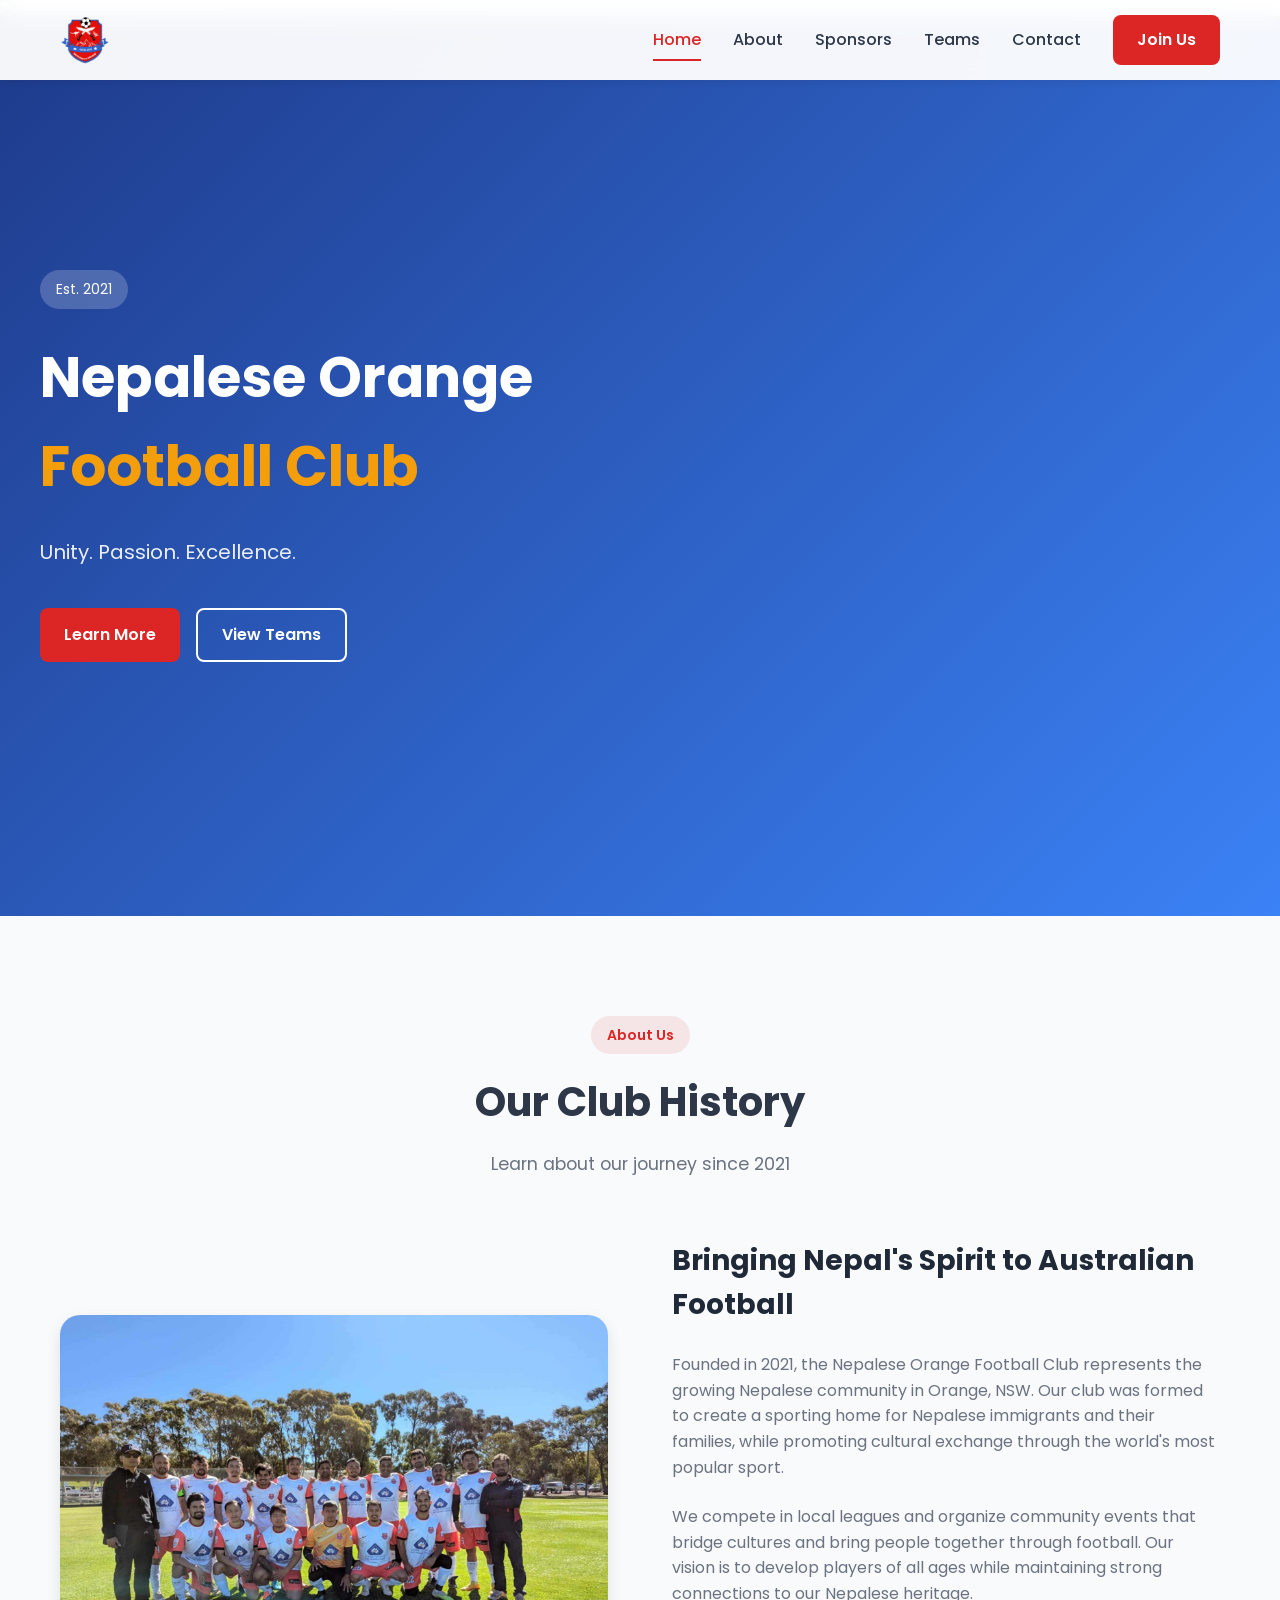
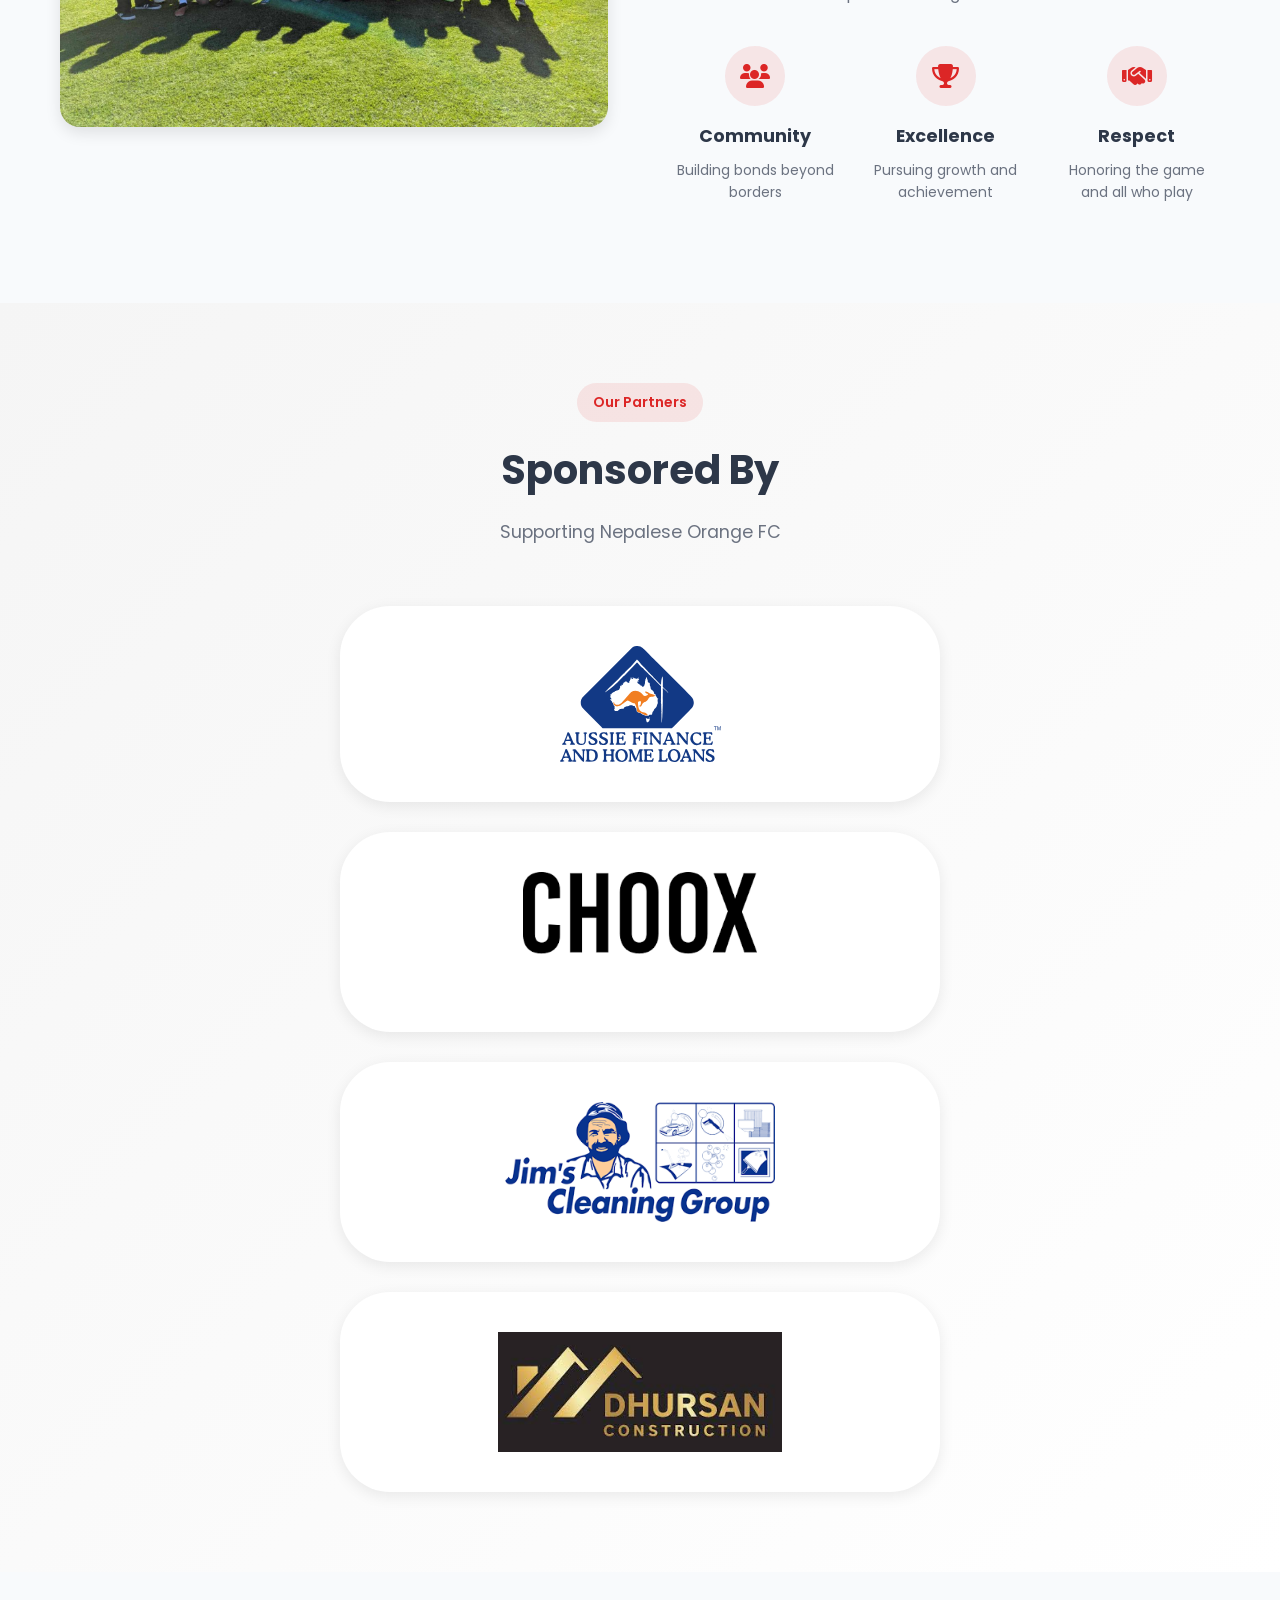
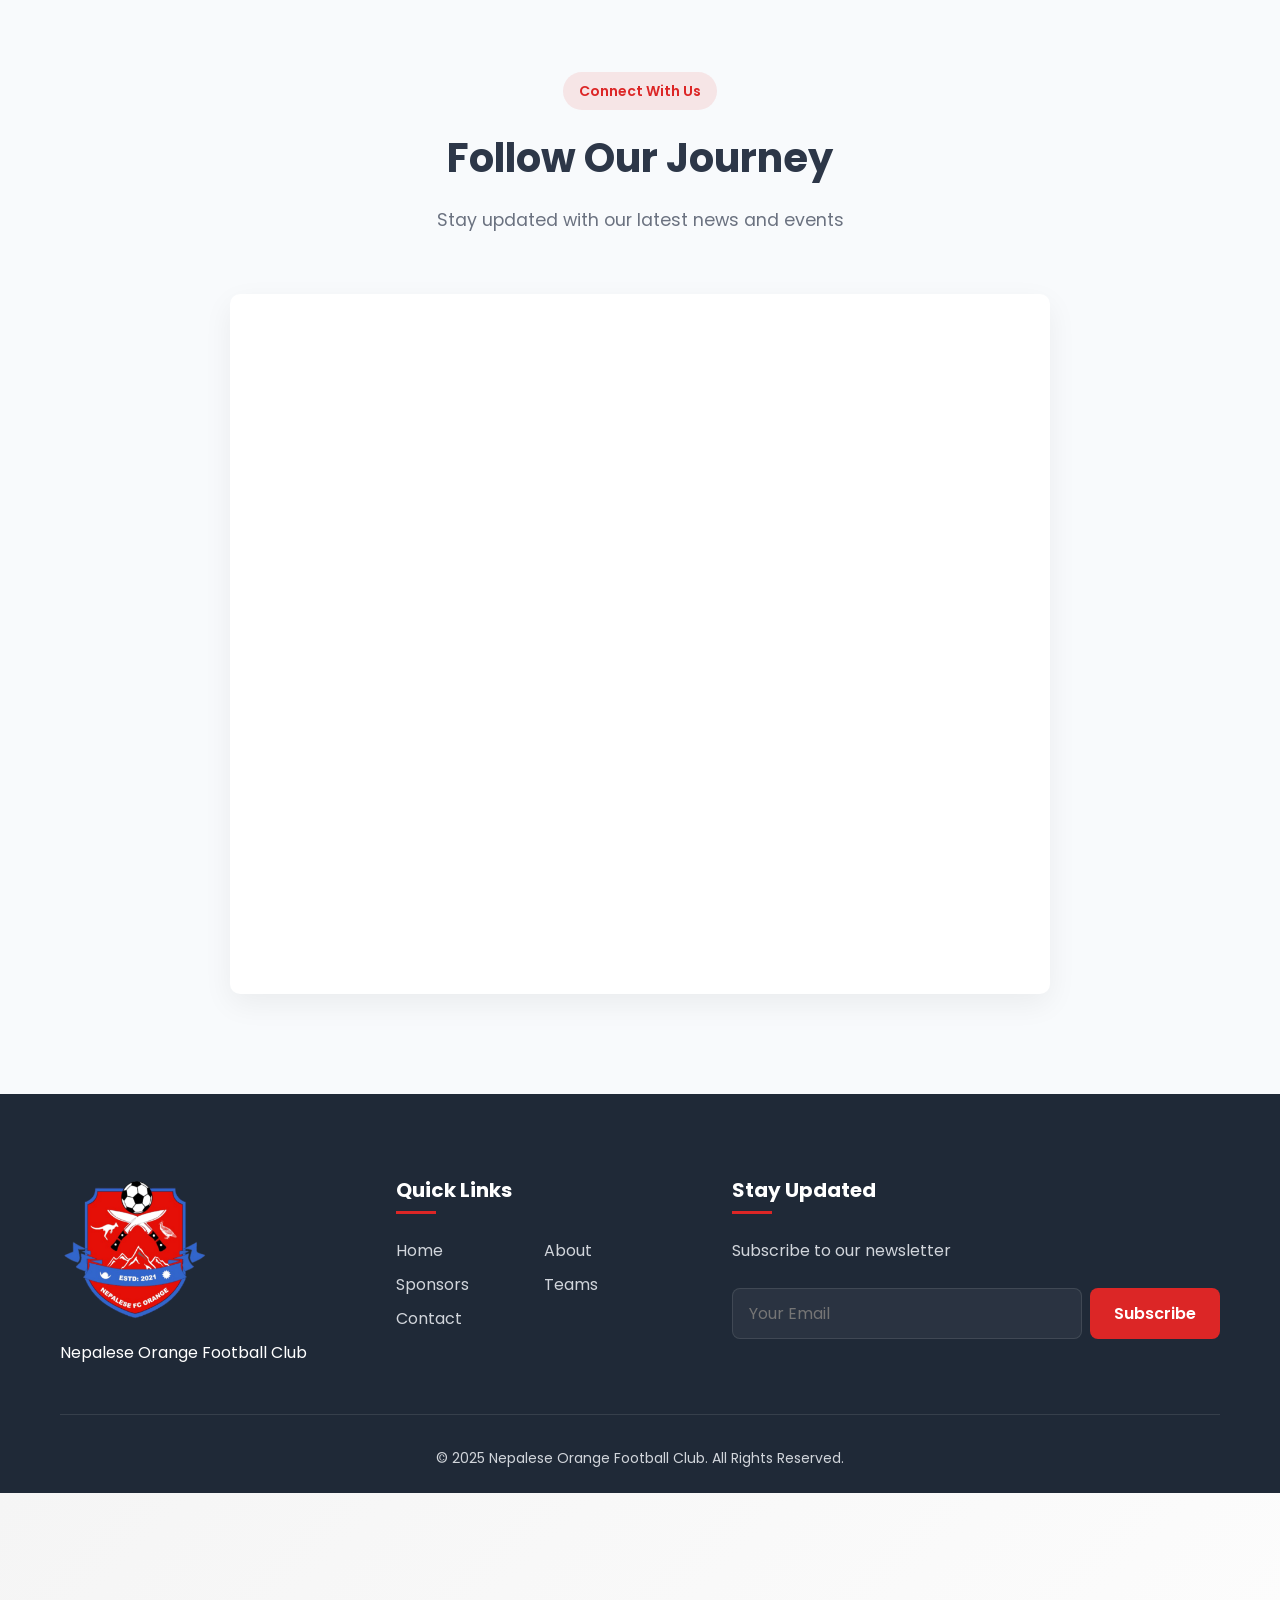
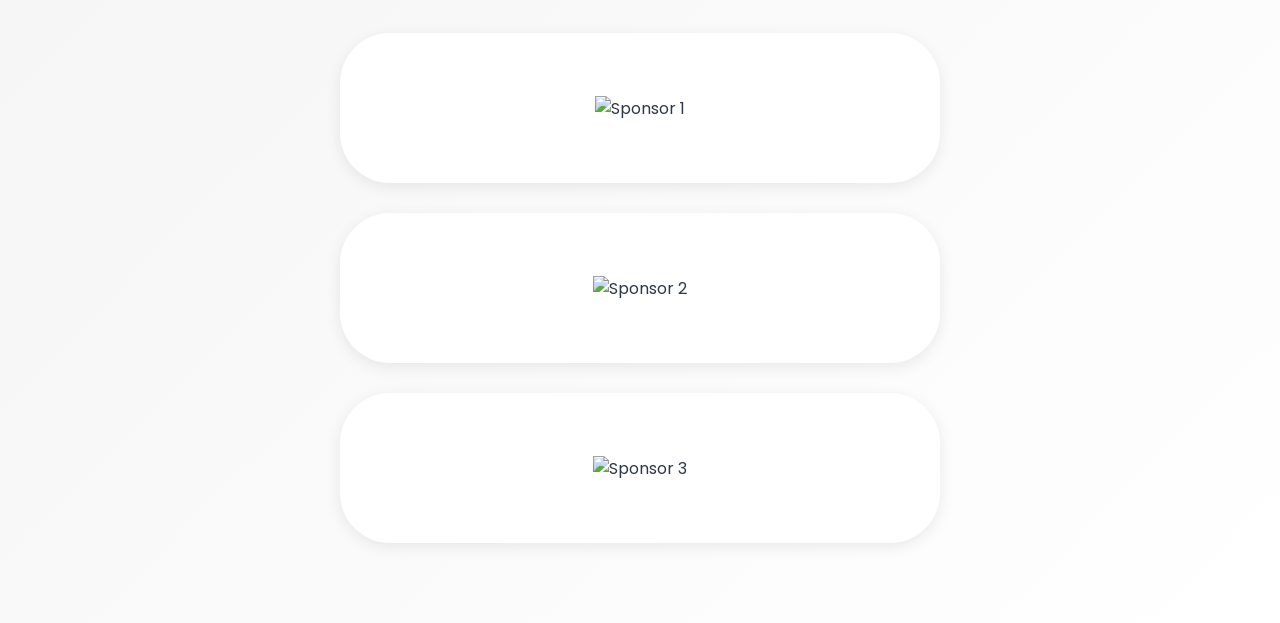
==== commit 7cf851e2: "Update website files" ====
--- a/index.html
+++ b/index.html
@@ -5,16 +5,16 @@
     <meta name="viewport" content="width=device-width, initial-scale=1.0">
     <title>Nepalese Orange FC | Home</title>
     <meta name="description" content="Official website of Nepalese Orange Football Club - Orange, NSW">
-    <link rel="icon" href="Image/favicon-16x16.png"> <!-- Fixed path -->
+    <link rel="icon" href="Image/favicon-16x16.png">
     <link rel="stylesheet" href="style.css">
-    <script src="script.js" defer></script>
     <link rel="stylesheet" href="https://cdnjs.cloudflare.com/ajax/libs/font-awesome/6.4.0/css/all.min.css">
     <link rel="preconnect" href="https://fonts.googleapis.com">
     <link rel="preconnect" href="https://fonts.gstatic.com" crossorigin>
     <link href="https://fonts.googleapis.com/css2?family=Poppins:wght@400;500;600;700;800&display=swap" rel="stylesheet">
+    <img src="//www.mysecuressls.com/images/seals/crazy_secure_01.png" style="border: 0">
 </head>
 <body>
-    <!-- Header Section -->
+    <!-- Header -->
     <header class="header">
         <nav class="navbar" id="navbar">
             <div class="container">
@@ -22,20 +22,24 @@
                     <img src="/Image/logo.png" alt="NOFC Logo">
                     <span class="logo-text">Nepalese Orange FC</span>
                 </a>
+                <div class="hamburger" id="hamburger">
+                    <span class="bar"></span>
+                    <span class="bar"></span>
+                    <span class="bar"></span>
+                </div>
                 <div class="nav-menu" id="nav-menu">
                     <a href="#home" class="nav-link active">Home</a>
                     <a href="#about" class="nav-link">About</a>
-                    <a href="#fixtures" class="nav-link">Fixtures</a>
+                    <a href="#sponsors" class="nav-link">Sponsors</a>
                     <a href="Teams.html" class="nav-link">Teams</a>
-                    <a href="#gallery" class="nav-link">Gallery</a>
                     <a href="#contact" class="nav-link">Contact</a>
                     <a href="https://docs.google.com/forms/d/1jD2avZVLiqkymMFcssUaczMKp7VWl7m-t3Kpi1_usRs/edit" class="btn btn-primary">Join Us</a>
                 </div>
-               
+            </div>
         </nav>
     </header>
 
-    <main> <!-- Added semantic main -->
+    <main>
         <!-- Hero Section -->
         <section id="home" class="hero">
             <div class="container hero-container">
@@ -46,17 +50,12 @@
                         <p class="hero-subtitle">Unity. Passion. Excellence.</p>
                         <div class="hero-cta">
                             <a href="#about" class="btn btn-primary">Learn More</a>
-                            <a href="#fixtures" class="btn btn-outline">Upcoming Matches</a>
+                            <a href="Teams.html" class="btn btn-outline">View Teams</a>
                         </div>
                     </div>
                 </div>
-                
             </div>
-            
         </section>
-
-        <!-- Next Match Section with Regular and Junior Khasi Cup -->
-       
 
         <!-- About Section -->
         <section id="about" class="about">
@@ -72,8 +71,8 @@
                     </div>
                     <div class="about-text" data-animation="fade-in-right">
                         <h3>Bringing Nepal's Spirit to Australian Football</h3>
-                        <p>Founded in 2021, the Nepalese Orange Football Club represents the growing Nepalese community in Orange, NSW. Our club was formed to create a sporting home for Nepalese immigrants and their families, while promoting cultural exchange through the world's most popular sport.
-                        We compete in local leagues and organize community events that bridge cultures and bring people together through football. Our vision is to develop players of all ages while maintaining strong connections to our Nepalese heritage.</p>
+                        <p>Founded in 2021, the Nepalese Orange Football Club represents the growing Nepalese community in Orange, NSW. Our club was formed to create a sporting home for Nepalese immigrants and their families, while promoting cultural exchange through the world's most popular sport.</p>
+                        <p>We compete in local leagues and organize community events that bridge cultures and bring people together through football. Our vision is to develop players of all ages while maintaining strong connections to our Nepalese heritage.</p>
                         <div class="values-grid">
                             <div class="value-item">
                                 <div class="value-icon"><i class="fas fa-users"></i></div>
@@ -115,27 +114,34 @@
                         <img src="/Sponser image/Jimms.png" alt="Jimms Sponsor">
                     </a>
                     <a href="#" class="sponsor-item" data-animation="fade-in-up">
-                        <img src="/Image/sponsor4.png" alt="Sponsor 4">
+                        <img src="/Sponser image/dhursan.jpg" alt="Dhursan Sponsor">
                     </a>
                 </div>
             </div>
         </section>
 
-        <!-- Fixtures Section -->
-        
-
-        <!-- Contact section replaced by centered Facebook Page embed -->
+        <!-- Contact Section -->
         <section id="contact" class="contact">
-            <iframe
-                title="Nepalese Orange FC Facebook"
-                src="https://www.facebook.com/plugins/page.php?href=https%3A%2F%2Fwww.facebook.com%2Fprofile.php%3Fid%3D100069779285192&tabs=timeline&width=820&height=700&small_header=false&adapt_container_width=true&hide_cover=false&show_facepile=true"
-                width="820"
-                height="700"
-                style="border:none;overflow:hidden" 
-                scrolling="no"
-                frameborder="0"
-                allow="autoplay; clipboard-write; encrypted-media; picture-in-picture; web-share"
-                loading="lazy"></iframe> <!-- Added lazy -->
+            <div class="container">
+                <div class="section-header">
+                    <span class="section-badge">Connect With Us</span>
+                    <h2 class="section-title">Follow Our Journey</h2>
+                    <p class="section-subtitle">Stay updated with our latest news and events</p>
+                </div>
+                <div class="contact-center-inner">
+                    <iframe
+                        title="Nepalese Orange FC Facebook"
+                        src="https://www.facebook.com/plugins/page.php?href=https%3A%2F%2Fwww.facebook.com%2Fprofile.php%3Fid%3D100069779285192&tabs=timeline&width=820&height=700&small_header=false&adapt_container_width=true&hide_cover=false&show_facepile=true"
+                        width="820"
+                        height="700"
+                        style="border:none;overflow:hidden"
+                        scrolling="no"
+                        frameborder="0"
+                        allow="autoplay; clipboard-write; encrypted-media; picture-in-picture; web-share"
+                        loading="lazy">
+                    </iframe>
+                </div>
+            </div>
         </section>
     </main>
 
@@ -152,7 +158,7 @@
                     <ul>
                         <li><a href="#home">Home</a></li>
                         <li><a href="#about">About</a></li>
-                        <li><a href="#fixtures">Fixtures</a></li>
+                        <li><a href="#sponsors">Sponsors</a></li>
                         <li><a href="Teams.html">Teams</a></li>
                         <li><a href="#contact">Contact</a></li>
                     </ul>
@@ -167,7 +173,7 @@
                 </div>
             </div>
             <div class="footer-bottom">
-                <p>&copy; 2023 Nepalese Orange Football Club. All Rights Reserved.</p>
+                <p>&copy; 2025 Nepalese Orange Football Club. All Rights Reserved.</p>
             </div>
         </div>
     </footer>
@@ -177,8 +183,10 @@
         <i class="fas fa-chevron-up"></i>
     </a>
 
+    <!-- Overlay for mobile menu -->
+    <div id="nav-overlay" class="nav-overlay"></div>
+
     <!-- JavaScript -->
     <script src="script.js"></script>
-    
 </body>
 </html>
--- a/style.css
+++ b/style.css
@@ -1330,7 +1330,76 @@
     }
 }
 
+/* Sponsors Section - Updated for vertical layout with rounded boxes */
+.sponsors {
+    padding: 80px 0;
+    background: linear-gradient(135deg, #f5f5f5 0%, #ffffff 100%);
+}
+
+.sponsors-grid {
+    display: flex;
+    flex-direction: column;
+    gap: 30px;
+    margin-top: 60px;
+    max-width: 600px;
+    margin-left: auto;
+    margin-right: auto;
+}
+
 .sponsor-item {
+    display: flex;
+    justify-content: center;
+    align-items: center;
+    padding: 40px;
+    background: white;
+    border-radius: 50px;
+    box-shadow: 0 4px 15px rgba(0, 0, 0, 0.08);
+    transition: all 0.3s ease;
     text-decoration: none;
     color: inherit;
+    min-height: 150px;
+}
+
+.sponsor-item:hover {
+    transform: translateY(-8px);
+    box-shadow: 0 8px 25px rgba(0, 0, 0, 0.12);
+}
+
+.sponsor-item img {
+    max-width: 100%;
+    height: auto;
+    max-height: 120px;
+    object-fit: contain;
+}
+
+@media (max-width: 768px) {
+    .sponsors {
+        padding: 60px 0;
+    }
+
+    .sponsors-grid {
+        gap: 20px;
+        max-width: 100%;
+    }
+
+    .sponsor-item {
+        padding: 30px;
+        border-radius: 40px;
+        min-height: 120px;
+    }
+
+    .sponsor-item img {
+        max-height: 100px;
+    }
+}
+
+@media (max-width: 576px) {
+    .sponsor-item {
+        padding: 25px;
+        border-radius: 30px;
+    }
+
+    .sponsor-item img {
+        max-height: 80px;
+    }
 }
